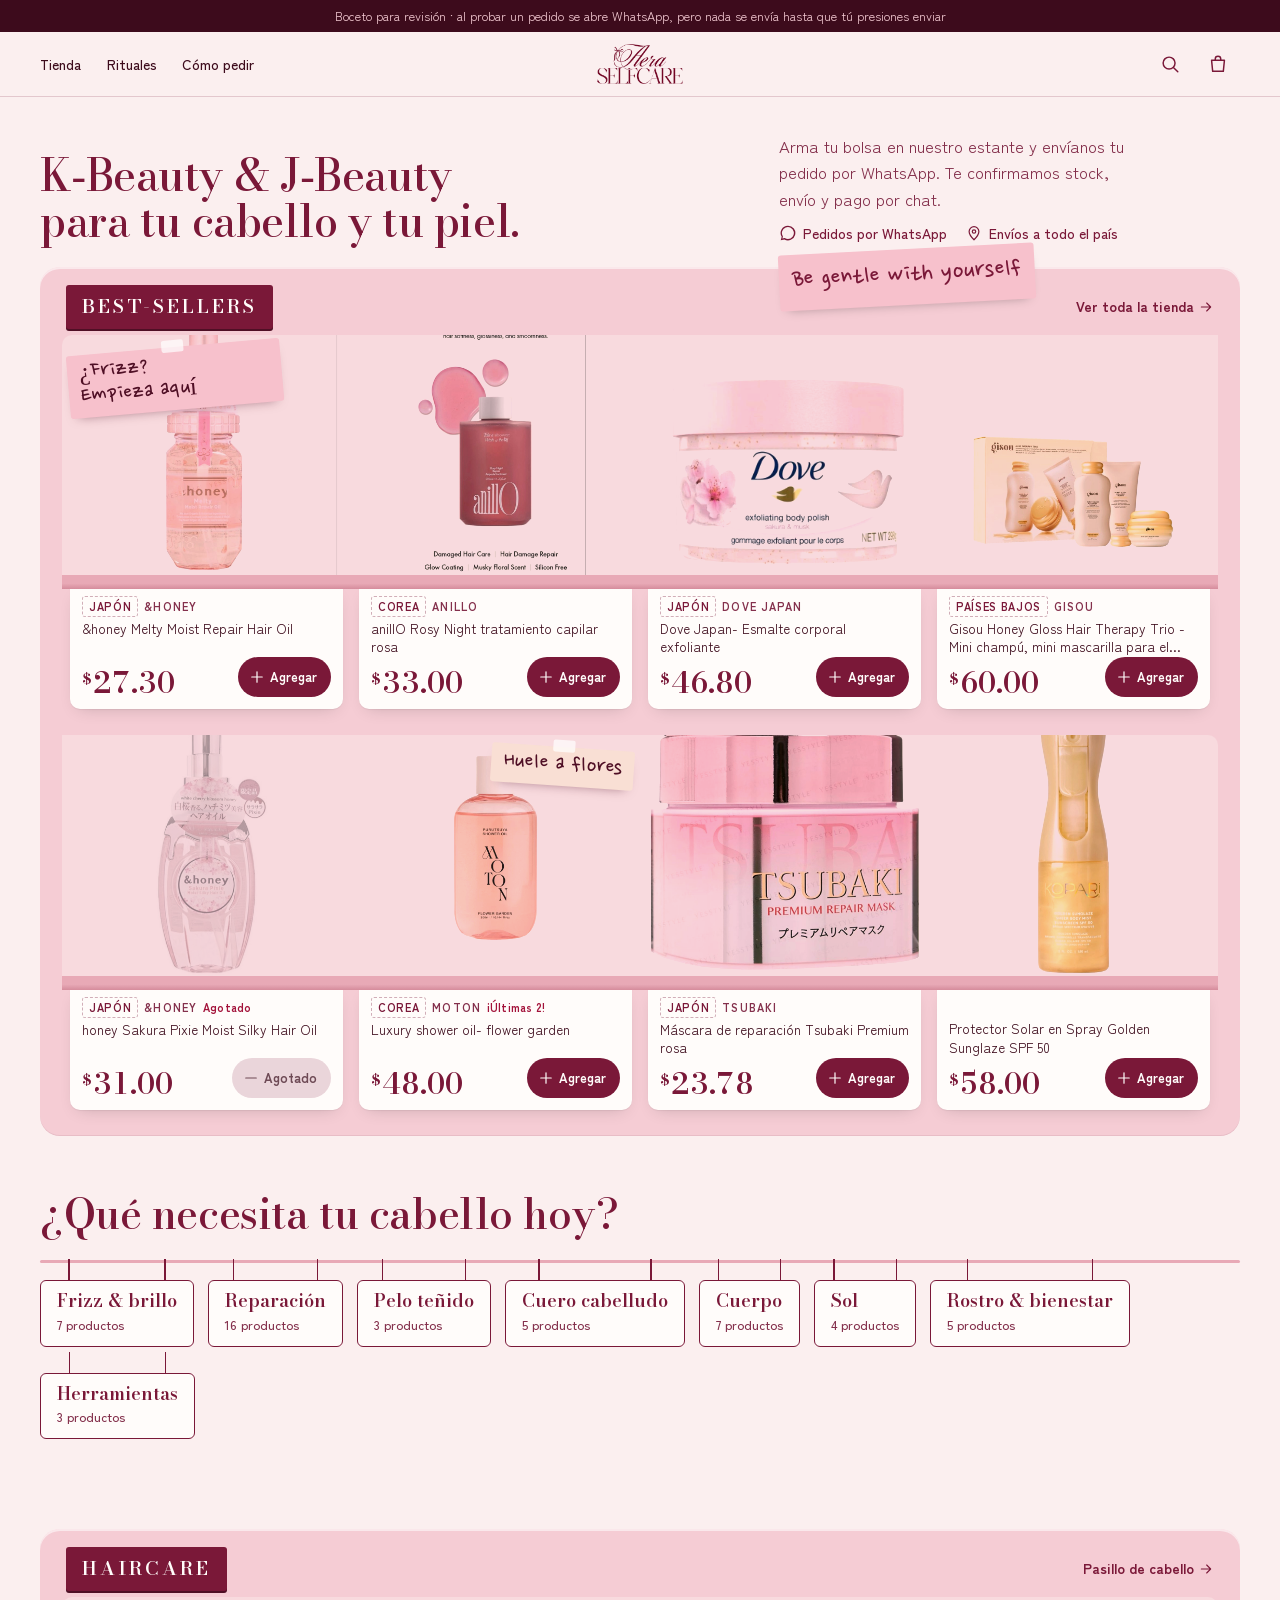
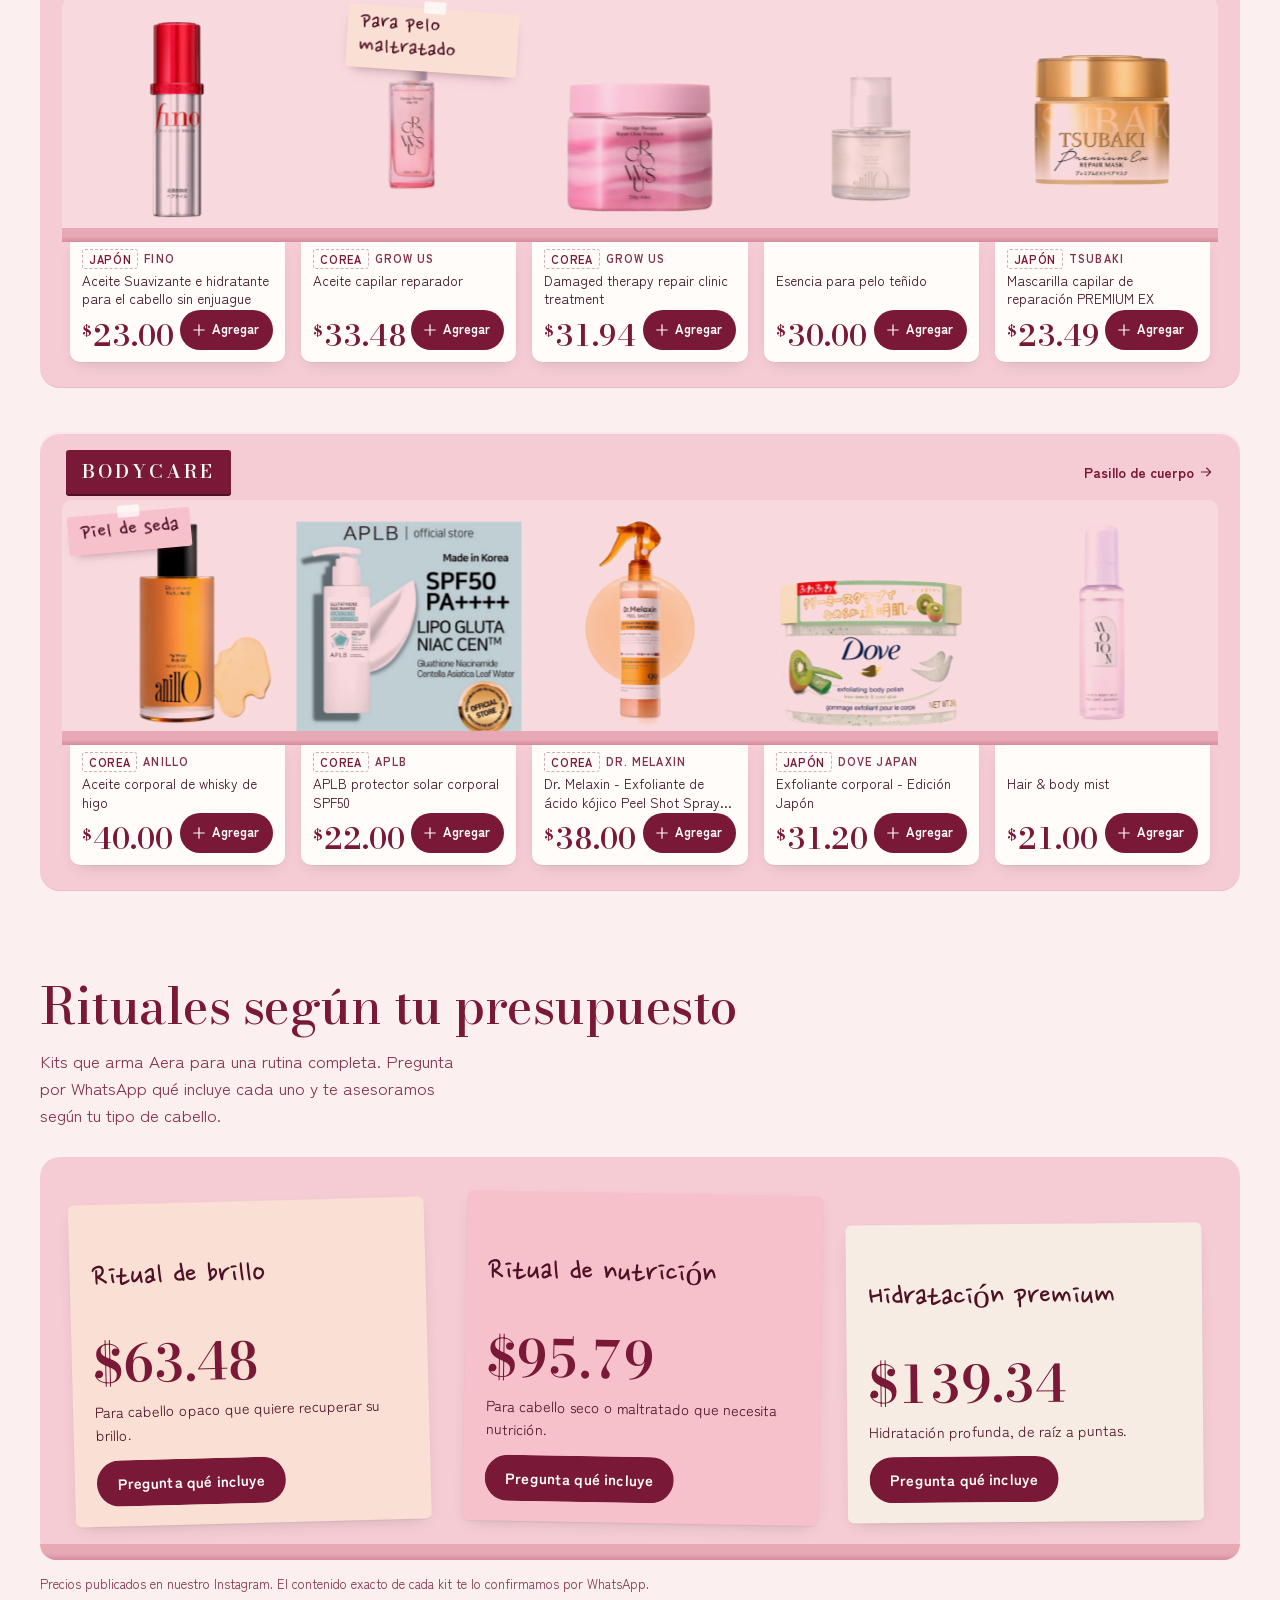
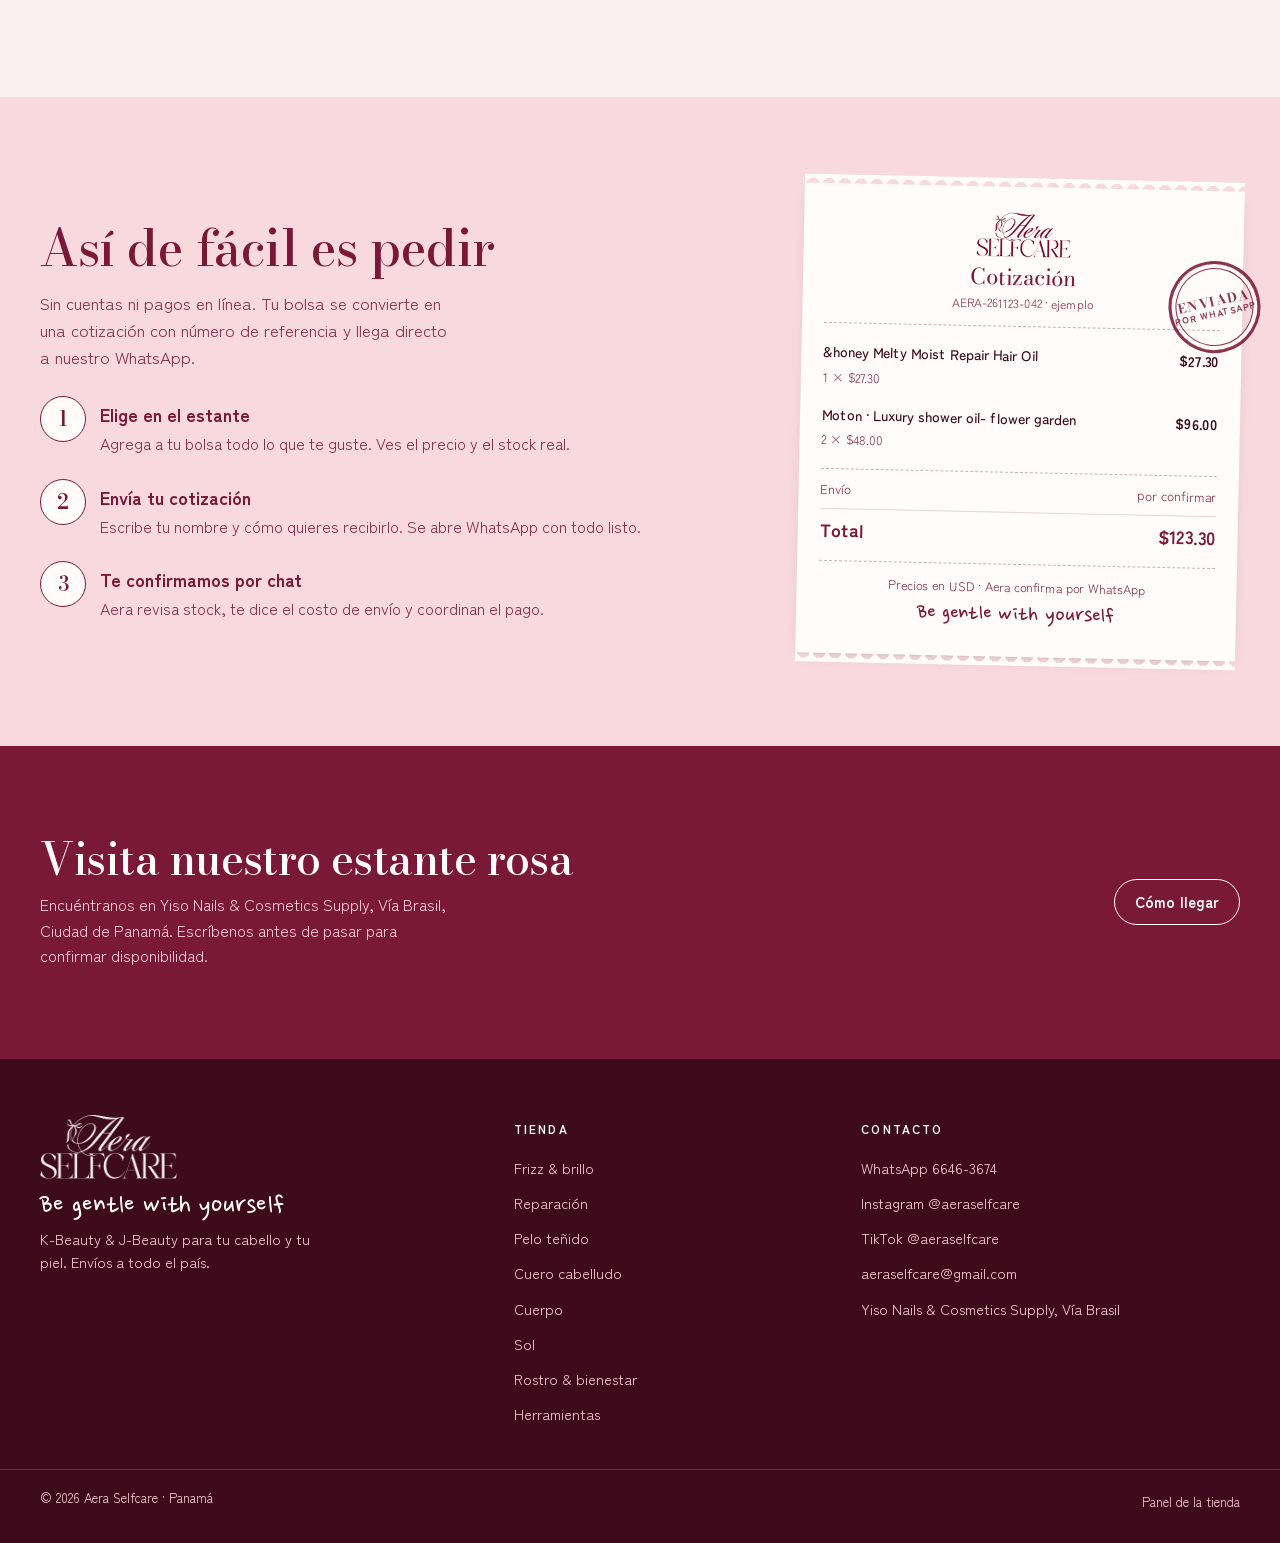
==== index.html @ fadd5df7 "Aera Selfcare design sketch v2: shelf storefront, WhatsApp quote flow, owner panel Co-Authored-By: C" ====
<!doctype html>
<html lang="es-PA">
<head>
  <meta charset="utf-8">
  <meta name="viewport" content="width=device-width, initial-scale=1, viewport-fit=cover">
  <title>Aera Selfcare — K-Beauty & J-Beauty en Panamá</title>
  <meta name="description" content="Cuidado capilar y corporal coreano y japonés en Panamá. Arma tu bolsa y envía tu pedido por WhatsApp. Envíos a todo el país.">
  <meta name="theme-color" content="#fbefef">
  <meta name="robots" content="noindex">
  <link rel="icon" href="assets/img/logo-plum.png">
  <link rel="preload" href="assets/fonts/bodoni-moda-latin.woff2" as="font" type="font/woff2" crossorigin>
  <link rel="stylesheet" href="assets/css/base.css?v=7">
  <link rel="stylesheet" href="assets/css/store.css?v=7">
  <script src="assets/js/catalog.js?v=7" defer></script>
  <script src="assets/js/aera.js?v=7" defer></script>
  <script src="assets/js/store.js?v=7" defer></script>
</head>
<body data-page="home">
  <p class="demo-note">Boceto para revisión<span class="long"> · al probar un pedido se abre WhatsApp, pero nada se envía hasta que tú presiones enviar</span></p>
  <header id="site-header"></header>

  <main>
    <section class="hook" aria-labelledby="hook-title">
      <div class="wrap">
        <h1 class="h-sign" id="hook-title">K‑Beauty &amp; J‑Beauty para tu cabello y tu piel.</h1>
        <div>
          <p class="lede">Arma tu bolsa en nuestro estante y envíanos tu pedido por WhatsApp<span class="long">. Te confirmamos stock, envío y pago por chat</span>.</p>
          <div class="hook-meta">
            <span><svg viewBox="0 0 24 24" fill="currentColor" aria-hidden="true"><path d="M12 2.2a9.8 9.8 0 0 0-8.4 14.9L2.3 21.8l4.8-1.3A9.8 9.8 0 1 0 12 2.2Zm0 17.8c-1.6 0-3-.4-4.3-1.2l-.3-.2-2.9.8.8-2.8-.2-.3A8 8 0 1 1 12 20Z"/></svg>Pedidos por WhatsApp</span>
            <span><svg viewBox="0 0 24 24" fill="none" stroke="currentColor" stroke-width="1.6" aria-hidden="true"><path d="M12 21s-6.5-6.2-6.5-11a6.5 6.5 0 0 1 13 0c0 4.8-6.5 11-6.5 11Z"/><circle cx="12" cy="10" r="2.3"/></svg>Envíos a todo el país</span>
          </div>
        </div>
      </div>
    </section>

    <div class="wrap" id="bestsellers"></div>

    <section class="aisles" aria-labelledby="aisles-title">
      <div class="wrap">
        <h2 class="h-sign" id="aisles-title" style="font-size:clamp(28px,3.4vw,42px)">¿Qué necesita tu cabello hoy?</h2>
        <ul class="aisle-rail" id="aisleRail"></ul>
      </div>
    </section>

    <div class="section">
      <div class="wrap" style="display:grid;gap:clamp(28px,4vw,44px)">
        <div id="haircare"></div>
        <div id="bodycare"></div>
      </div>
    </div>

    <section class="section rituals" id="rituales" aria-labelledby="rit-title" style="padding-top:0">
      <div class="wrap">
        <h2 class="h-sign" id="rit-title" style="font-size:clamp(30px,4vw,50px)">Rituales según tu presupuesto</h2>
        <p class="lede">Kits que arma Aera para una rutina completa. Pregunta por WhatsApp qué incluye cada uno y te asesoramos según tu tipo de cabello.</p>
        <div class="ledge-wide">
          <div class="pop-row">
            <article class="pop">
              <h3 class="hand">Ritual de brillo</h3>
              <span class="kit-price">$63.48</span>
              <p>Para cabello opaco que quiere recuperar su brillo.</p>
              <a class="btn btn-primary" data-kit="Ritual de brillo ($63.48)" target="_blank" rel="noopener">Pregunta qué incluye</a>
            </article>
            <article class="pop">
              <h3 class="hand">Ritual de nutrición</h3>
              <span class="kit-price">$95.79</span>
              <p>Para cabello seco o maltratado que necesita nutrición.</p>
              <a class="btn btn-primary" data-kit="Ritual de nutrición ($95.79)" target="_blank" rel="noopener">Pregunta qué incluye</a>
            </article>
            <article class="pop">
              <h3 class="hand">Hidratación premium</h3>
              <span class="kit-price">$139.34</span>
              <p>Hidratación profunda, de raíz a puntas.</p>
              <a class="btn btn-primary" data-kit="Ritual de hidratación premium ($139.34)" target="_blank" rel="noopener">Pregunta qué incluye</a>
            </article>
          </div>
          <div class="lip-wide" aria-hidden="true"></div>
        </div>
        <p class="fine">Precios publicados en nuestro Instagram. El contenido exacto de cada kit te lo confirmamos por WhatsApp.</p>
      </div>
    </section>

    <section class="section how" id="como-pedir" aria-labelledby="how-title" style="background:var(--shelf-back)">
      <div class="wrap">
        <div>
          <h2 class="h-sign" id="how-title" style="font-size:clamp(30px,4vw,50px)">Así de fácil es pedir</h2>
          <p class="lede">Sin cuentas ni pagos en línea. Tu bolsa se convierte en una cotización con número de referencia y llega directo a nuestro WhatsApp.</p>
          <ol class="steps">
            <li><div><h3>Elige en el estante</h3><p>Agrega a tu bolsa todo lo que te guste. Ves el precio y el stock real.</p></div></li>
            <li><div><h3>Envía tu cotización</h3><p>Escribe tu nombre y cómo quieres recibirlo. Se abre WhatsApp con todo listo.</p></div></li>
            <li><div><h3>Te confirmamos por chat</h3><p>Aera revisa stock, te dice el costo de envío y coordinan el pago.</p></div></li>
          </ol>
        </div>
        <div class="receipt" aria-label="Ejemplo de cotización">
          <div class="stamp" aria-hidden="true"><span>Enviada<small>por WhatsApp</small></span></div>
          <div class="receipt-head">
            <img src="assets/img/logo-plum.png" alt="Aera Selfcare" width="94" height="44">
            <div class="kind">Cotización</div>
            <div class="meta num">AERA-261123-042 · ejemplo</div>
          </div>
          <ul class="receipt-lines" id="sampleLines"></ul>
          <div class="receipt-sum">
            <div class="muted"><span>Envío</span><span>por confirmar</span></div>
            <div class="total"><span>Total</span><span id="sampleTotal">—</span></div>
          </div>
          <div class="receipt-foot">Precios en USD · Aera confirma por WhatsApp<span class="hand">Be gentle with yourself</span></div>
        </div>
      </div>
    </section>

    <section class="section visit" aria-labelledby="visit-title">
      <div class="wrap">
        <div>
          <h2 class="h-sign" id="visit-title">Visita nuestro estante rosa</h2>
          <p>Encuéntranos en Yiso Nails &amp; Cosmetics Supply, Vía Brasil, Ciudad de Panamá. Escríbenos antes de pasar para confirmar disponibilidad.</p>
        </div>
        <a class="btn btn-line" href="https://maps.app.goo.gl/Gw1FPWfTsfKWX7JG9" target="_blank" rel="noopener">Cómo llegar</a>
      </div>
    </section>
  </main>

  <footer id="site-footer"></footer>
</body>
</html>
---- assets/css/base.css ----
/* Aera Selfcare — shared foundation (store + owner panel) */

@font-face { font-family: "Bodoni Moda"; font-style: normal; font-weight: 400 700; font-display: swap;
  src: url("../fonts/bodoni-moda-latin.woff2") format("woff2");
  unicode-range: U+0000-00FF, U+0131, U+0152-0153, U+02BB-02BC, U+02C6, U+02DA, U+02DC, U+0304, U+0308, U+0329, U+2000-206F, U+20AC, U+2122, U+2191, U+2193, U+2212, U+2215, U+FEFF, U+FFFD; }
@font-face { font-family: "Bodoni Moda"; font-style: normal; font-weight: 400 700; font-display: swap;
  src: url("../fonts/bodoni-moda-latin-ext.woff2") format("woff2");
  unicode-range: U+0100-02BA, U+02BD-02C5, U+02C7-02CC, U+02CE-02D7, U+02DD-02FF, U+1E00-1E9F, U+2020, U+20A0-20AB, U+20AD-20C4, U+2113, U+A720-A7FF; }
@font-face { font-family: "Zen Kaku Gothic New"; font-weight: 400; font-display: swap;
  src: url("../fonts/zen-kaku-gothic-new-400-latin.woff2") format("woff2"); unicode-range: U+0000-00FF, U+0131, U+0152-0153, U+2000-206F, U+20AC, U+2122, U+2212; }
@font-face { font-family: "Zen Kaku Gothic New"; font-weight: 400; font-display: swap;
  src: url("../fonts/zen-kaku-gothic-new-400-latin-ext.woff2") format("woff2"); unicode-range: U+0100-02BA, U+1E00-1E9F, U+A720-A7FF; }
@font-face { font-family: "Zen Kaku Gothic New"; font-weight: 500; font-display: swap;
  src: url("../fonts/zen-kaku-gothic-new-500-latin.woff2") format("woff2"); unicode-range: U+0000-00FF, U+0131, U+0152-0153, U+2000-206F, U+20AC, U+2122, U+2212; }
@font-face { font-family: "Zen Kaku Gothic New"; font-weight: 500; font-display: swap;
  src: url("../fonts/zen-kaku-gothic-new-500-latin-ext.woff2") format("woff2"); unicode-range: U+0100-02BA, U+1E00-1E9F, U+A720-A7FF; }
@font-face { font-family: "Zen Kaku Gothic New"; font-weight: 700; font-display: swap;
  src: url("../fonts/zen-kaku-gothic-new-700-latin.woff2") format("woff2"); unicode-range: U+0000-00FF, U+0131, U+0152-0153, U+2000-206F, U+20AC, U+2122, U+2212; }
@font-face { font-family: "Zen Kaku Gothic New"; font-weight: 700; font-display: swap;
  src: url("../fonts/zen-kaku-gothic-new-700-latin-ext.woff2") format("woff2"); unicode-range: U+0100-02BA, U+1E00-1E9F, U+A720-A7FF; }
@font-face { font-family: "Nanum Pen Script"; font-weight: 400; font-display: swap;
  src: url("../fonts/nanum-pen-script-400-latin.woff2") format("woff2"); }

:root {
  /* Ground + shelf lacquer (client moodboard) */
  --ground: #fbefef;
  --shelf: #f5ccd4;
  --shelf-back: #f8dade;
  --ledge: #e8a9b6;
  --ledge-shade: #d58c9c;
  --candy: #f7c1cc;
  --peach: #f9dfd4;
  --cream: #f6ece4;
  --paper: #fffcfa;
  /* Plum family (logo) — text tints, never grey */
  --plum: #7a1838;
  --plum-deep: #4f0f25;
  --plum-ink: #3d0b1c;
  --plum-soft: #84304c;       /* secondary text: ≥4.5:1 on --ground, --shelf, --paper */
  --line: rgba(122, 24, 56, .18);
  --line-strong: rgba(122, 24, 56, .34);
  --ok: #2f6b48;
  --warn: #8a4b00;
  --danger: #a3123a;

  --f-sign: "Bodoni Moda", "Didot", "Bodoni 72", serif;
  --f-ui: "Zen Kaku Gothic New", "Hiragino Kaku Gothic ProN", "Segoe UI", sans-serif;
  --f-hand: "Nanum Pen Script", "Segoe Print", cursive;

  --ease-out: cubic-bezier(0.23, 1, 0.32, 1);
  --ease-in-out: cubic-bezier(0.77, 0, 0.175, 1);
  --ease-drawer: cubic-bezier(0.32, 0.72, 0, 1);

  --r-sm: 6px;
  --r-md: 12px;
  --r-lg: 20px;
  --gutter: clamp(16px, 4vw, 40px);
  --maxw: 1280px;
  --shadow-card: 0 1px 1px rgba(0, 0, 0, .05), 0 6px 18px -8px rgba(0, 0, 0, .2);
}

*, *::before, *::after { box-sizing: border-box; }
html { -webkit-text-size-adjust: 100%; scroll-padding-top: 88px; }
body {
  margin: 0; background: var(--ground); color: var(--plum-ink);
  font-family: var(--f-ui); font-size: 16px; line-height: 1.6; -webkit-font-smoothing: antialiased;
  -webkit-tap-highlight-color: transparent; overflow-x: hidden;
}
img { display: block; max-width: 100%; }
a { color: inherit; text-underline-offset: 3px; text-decoration-thickness: 1px; }
button, input, select, textarea { font: inherit; color: inherit; }
button { cursor: pointer; }
::selection { background: var(--plum); color: var(--paper); }
:focus-visible { outline: 2px solid var(--plum); outline-offset: 3px; border-radius: 4px; }
input, textarea { caret-color: var(--plum); }
html { scrollbar-color: var(--ledge) transparent; }
.num { font-variant-numeric: tabular-nums lining-nums; }
.visually-hidden { position: absolute !important; width: 1px; height: 1px; overflow: hidden; clip: rect(0 0 0 0); white-space: nowrap; }
.wrap { max-width: var(--maxw); margin: 0 auto; padding: 0 var(--gutter); }

/* ---------- Buttons ---------- */
.btn {
  display: inline-flex; align-items: center; justify-content: center; gap: .55em; min-height: 46px; padding: 0 1.3em;
  border: 1px solid transparent; border-radius: 999px; font-weight: 700; font-size: 15px; letter-spacing: .01em;
  text-decoration: none; transition: transform 160ms var(--ease-out), background-color 200ms ease, color 200ms ease, border-color 200ms ease;
  user-select: none;
}
.btn:active { transform: scale(0.97); }
.btn svg { width: 18px; height: 18px; flex: none; }
.btn-primary { background: var(--plum); color: var(--paper); }
.btn-line { border-color: var(--plum); color: var(--plum); background: transparent; }
.btn-quiet { color: var(--plum); background: transparent; padding: 0 .4em; min-height: 44px; }
.btn[disabled], .btn[aria-disabled="true"] { background: #e9d3d8; color: #6e4a55; border-color: transparent; cursor: not-allowed; transform: none; }
@media (hover: hover) and (pointer: fine) {
  .btn-primary:hover { background: var(--plum-deep); }
  .btn-line:hover { background: var(--plum); color: var(--paper); }
  .btn-quiet:hover { text-decoration: underline; }
}

.icon-btn {
  width: 44px; height: 44px; display: grid; place-items: center; border-radius: 50%; border: 0; background: transparent; color: var(--plum);
  position: relative; text-decoration: none; transition: background-color 160ms ease, transform 160ms var(--ease-out);
}
.icon-btn:active { transform: scale(0.94); }
.icon-btn svg { width: 22px; height: 22px; }
@media (hover: hover) and (pointer: fine) { .icon-btn:hover { background: var(--shelf-back); } }

/* ---------- Header ---------- */
.site-header { position: sticky; top: 0; z-index: 30; background: color-mix(in srgb, var(--ground) 92%, transparent); backdrop-filter: saturate(1.2) blur(8px); border-bottom: 1px solid var(--line); }
.site-header .bar { display: grid; grid-template-columns: 1fr auto 1fr; align-items: center; height: 64px; }
.site-header .brand { justify-self: center; display: block; }
.site-header .brand img { height: 40px; width: auto; }
.site-header nav { display: flex; gap: 1.6rem; font-size: 14px; font-weight: 500; }
.site-header nav a { text-decoration: none; padding: 10px 0; }
.site-header nav a[aria-current="page"] { text-decoration: underline; text-decoration-color: var(--ledge-shade); text-decoration-thickness: 2px; text-underline-offset: 6px; }
.site-header .actions { justify-self: end; display: flex; align-items: center; gap: 4px; }
.bag-count {
  position: absolute; top: 4px; right: 2px; min-width: 19px; height: 19px; padding: 0 5px; border-radius: 10px;
  background: var(--plum); color: var(--paper); font-size: 11px; font-weight: 700; display: grid; place-items: center;
  font-variant-numeric: tabular-nums; transition: transform 200ms var(--ease-out);
}
.bag-count[data-empty="true"] { display: none; }
.bag-count.bump { transform: scale(1.25); }
.menu-btn { display: none; }
.site-header .mobile-nav { display: none; }

@media (max-width: 820px) {
  .site-header nav.primary { display: none; }
  .menu-btn { display: grid; }
  .site-header .brand img { height: 34px; }
  .site-header .mobile-nav {
    display: block; position: fixed; inset: 64px 0 auto 0; z-index: 29; background: var(--ground); border-bottom: 1px solid var(--line);
    padding: 8px var(--gutter) 18px; transform: translateY(-8px); opacity: 0; visibility: hidden;
    transition: transform 220ms var(--ease-out), opacity 180ms ease, visibility 0s 220ms;
  }
  .site-header .mobile-nav.open { transform: none; opacity: 1; visibility: visible; transition-delay: 0s; }
  .site-header .mobile-nav a { display: block; padding: 14px 0; border-bottom: 1px solid var(--line); text-decoration: none; font-weight: 500; font-size: 17px; }
}

/* ---------- Origin ticket ---------- */
.ticket {
  display: inline-flex; align-items: center; gap: 4px; font-size: 11px; font-weight: 700; letter-spacing: .06em; text-transform: uppercase;
  color: var(--plum); border: 1px dashed var(--line-strong); border-radius: 3px; padding: 1px 6px; background: var(--paper); line-height: 1.5;
}

/* ---------- Receipt (bag, cotización, confirmation, panel) ---------- */
.receipt {
  position: relative; background: var(--paper); color: var(--plum-ink); padding: 26px 22px 30px; max-width: 440px; width: 100%;
  font-size: 14px; box-shadow: var(--shadow-card);
  --tear: radial-gradient(circle at 8px -2px, transparent 7px, var(--paper) 7.5px);
}
.receipt::before, .receipt::after {
  content: ""; position: absolute; left: 0; right: 0; height: 10px; background-size: 16px 10px; background-repeat: repeat-x;
}
.receipt::before { top: -9px; background-image: radial-gradient(circle at 8px 0, transparent 6px, var(--paper) 6.5px); transform: scaleY(-1); }
.receipt::after { bottom: -9px; background-image: radial-gradient(circle at 8px 0, transparent 6px, var(--paper) 6.5px); }
.receipt-head { text-align: center; padding-bottom: 14px; border-bottom: 1px dashed var(--line-strong); }
.receipt-head img { height: 44px; width: auto; margin: 0 auto 8px; }
.receipt-head .kind { font-family: var(--f-sign); font-size: 22px; color: var(--plum); line-height: 1.1; }
.receipt-head .meta { font-size: 12px; color: var(--plum-soft); margin-top: 4px; }
.receipt-lines { list-style: none; margin: 0; padding: 10px 0; border-bottom: 1px dashed var(--line-strong); }
.receipt-line { display: grid; grid-template-columns: 1fr auto; gap: 2px 12px; padding: 9px 0; }
.receipt-line .nm { font-weight: 500; line-height: 1.35; }
.receipt-line .sub { grid-column: 1; font-size: 12.5px; color: var(--plum-soft); }
.receipt-line .amt { grid-row: 1; grid-column: 2; text-align: right; font-weight: 700; font-variant-numeric: tabular-nums; }
.receipt-sum { padding-top: 10px; display: grid; gap: 4px; }
.receipt-sum div { display: flex; justify-content: space-between; gap: 12px; font-variant-numeric: tabular-nums; }
.receipt-sum .total { font-size: 18px; font-weight: 700; color: var(--plum); padding-top: 6px; border-top: 1px solid var(--line); margin-top: 4px; }
.receipt-sum .muted { color: var(--plum-soft); font-size: 13px; }
.receipt-foot { margin-top: 16px; padding-top: 12px; border-top: 1px dashed var(--line-strong); font-size: 12.5px; color: var(--plum-soft); text-align: center; }
.receipt-foot .hand { font-family: var(--f-hand); font-size: 24px; color: var(--plum); line-height: 1; display: block; margin-top: 6px; }
.receipt dl { display: grid; grid-template-columns: auto 1fr; gap: 4px 12px; margin: 12px 0 0; font-size: 13px; }
.receipt dt { color: var(--plum-soft); }
.receipt dd { margin: 0; font-weight: 500; }

/* Hanko-style stamp */
.stamp {
  position: absolute; width: 92px; height: 92px; border-radius: 50%; border: 3px solid var(--plum); color: var(--plum);
  display: grid; place-items: center; text-align: center; font-family: var(--f-sign); font-weight: 700; font-size: 13px; letter-spacing: .08em;
  text-transform: uppercase; line-height: 1.15; transform: rotate(-14deg); opacity: .88; mix-blend-mode: multiply;
  box-shadow: inset 0 0 0 4px var(--paper), inset 0 0 0 5px var(--plum);
}
.stamp small { display: block; font-family: var(--f-ui); font-size: 9px; letter-spacing: .1em; font-weight: 700; }

/* ---------- Form controls ---------- */
.field { display: grid; gap: 6px; }
.field label, .field legend { font-size: 14px; font-weight: 700; color: var(--plum-ink); }
.field .hint { font-size: 13px; color: var(--plum-soft); }
.input, .select, .textarea {
  width: 100%; min-height: 48px; border: 1px solid var(--line-strong); border-radius: var(--r-md); background: var(--paper);
  padding: 10px 14px; font-size: 16px; transition: border-color 160ms ease, box-shadow 160ms ease;
}
.textarea { min-height: 88px; resize: vertical; }
.input::placeholder, .textarea::placeholder { color: #8a5a69; }
.input:focus, .select:focus, .textarea:focus { outline: none; border-color: var(--plum); box-shadow: 0 0 0 3px rgba(122, 24, 56, .16); }
.field[data-invalid="true"] .input, .field[data-invalid="true"] .select { border-color: var(--danger); }
.field .error { font-size: 13px; color: var(--danger); font-weight: 500; display: none; }
.field[data-invalid="true"] .error { display: block; }
.choice { display: flex; gap: 10px; align-items: flex-start; padding: 12px 14px; border: 1px solid var(--line-strong); border-radius: var(--r-md); background: var(--paper); cursor: pointer; transition: border-color 160ms ease, background-color 160ms ease; }
.choice input { accent-color: var(--plum); width: 18px; height: 18px; margin: 3px 0 0; flex: none; }
.choice:has(input:checked) { border-color: var(--plum); background: #fff3f5; }
.choice strong { display: block; font-size: 15px; }
.choice span { font-size: 13px; color: var(--plum-soft); }
.stepper { display: inline-flex; align-items: center; border: 1px solid var(--line-strong); border-radius: 999px; background: var(--paper); }
.stepper button { width: 40px; height: 40px; border: 0; background: none; color: var(--plum); font-size: 18px; font-weight: 700; border-radius: 50%; transition: transform 120ms var(--ease-out); }
.stepper button:active { transform: scale(0.9); }
.stepper button[disabled] { color: #c9a6b0; cursor: not-allowed; }
.stepper output { min-width: 2ch; text-align: center; font-weight: 700; font-variant-numeric: tabular-nums; }

/* ---------- Toast ---------- */
.toast {
  position: fixed; left: 50%; bottom: max(20px, env(safe-area-inset-bottom)); z-index: 90; translate: -50% 0;
  display: flex; align-items: center; gap: 12px; max-width: calc(100% - 32px); padding: 10px 10px 10px 18px; border-radius: 999px;
  background: var(--plum-ink); color: var(--paper); font-size: 14px; box-shadow: 0 10px 24px -10px rgba(0, 0, 0, .3);
  transform: translateY(calc(100% + 40px)); opacity: 0; transition: transform 400ms ease, opacity 300ms ease;
}
.toast.show { transform: none; opacity: 1; }
.toast a { color: var(--paper); font-weight: 700; background: rgba(255,255,255,.14); border-radius: 999px; padding: 6px 12px; text-decoration: none; white-space: nowrap; }

/* ---------- Demo banner ---------- */
.demo-note { margin: 0; background: var(--plum-ink); color: var(--shelf); font-size: 12.5px; text-align: center; padding: 6px var(--gutter); }
.demo-note a { color: var(--paper); font-weight: 700; }

@media (prefers-reduced-motion: reduce) {
  *, *::before, *::after { transition-duration: 0.01ms !important; animation-duration: 0.01ms !important; scroll-behavior: auto !important; }
}
---- assets/css/store.css ----
/* Aera Selfcare — storefront: the pink shelf, merchandised like a Japanese drugstore aisle */

main { display: block; }
.section { padding: clamp(48px, 7vw, 96px) 0; }
.h-sign { font-family: var(--f-sign); font-weight: 500; color: var(--plum); line-height: 1.05; letter-spacing: -0.01em; margin: 0; text-wrap: balance; }
.lede { font-size: 17px; color: var(--plum-soft); max-width: 46ch; margin: 14px 0 0; text-wrap: pretty; }
.hand { font-family: var(--f-hand); font-weight: 400; line-height: 1; }

/* ---------- Hook ---------- */
.hook { padding: clamp(18px, 3vw, 36px) 0 clamp(14px, 2vw, 22px); }
.hook .wrap { display: grid; grid-template-columns: minmax(0, 1.5fr) minmax(0, 1fr); gap: 10px 48px; align-items: end; }
.hook h1 { font-size: clamp(30px, 3.4vw, 48px); max-width: 22ch; }
.hook .lede { margin: 0; font-size: 16.5px; }
.hook-meta { display: flex; flex-wrap: wrap; gap: 6px 18px; margin-top: 10px; font-size: 14px; font-weight: 500; color: var(--plum); }
.hook-meta span { display: inline-flex; align-items: center; gap: 6px; }
.hook-meta svg { width: 18px; height: 18px; }
.shelf .gentle { position: absolute; z-index: 3; right: clamp(80px, 16vw, 230px); top: -18px; font-family: var(--f-hand); font-size: 28px; color: var(--plum);
  transform: rotate(-3deg); background: var(--candy); padding: 4px 14px 7px; border-radius: 3px; box-shadow: 0 6px 12px -8px rgba(0, 0, 0, .35); white-space: nowrap; pointer-events: none; }

/* ---------- The shelf ---------- */
.shelf {
  position: relative; background: var(--shelf); border-radius: var(--r-lg); padding: 0 clamp(10px, 2vw, 22px) clamp(18px, 2.4vw, 26px);
  box-shadow: inset 0 2px 0 rgba(255, 255, 255, .55), inset 0 -1px 0 rgba(79, 15, 37, .08);
}
.shelf + .shelf { margin-top: clamp(28px, 4vw, 44px); }
.shelf-head { display: flex; align-items: flex-end; justify-content: space-between; gap: 12px; padding: 18px 4px 6px; }
.lip-sign {
  display: inline-block; font-family: var(--f-sign); font-weight: 600; font-size: clamp(15px, 1.6vw, 19px); letter-spacing: .16em; text-transform: uppercase;
  color: var(--paper); background: var(--plum); padding: 7px 16px 6px; border-radius: 3px; margin: 0;
  box-shadow: 0 2px 0 var(--plum-deep);
}
.shelf-head a { font-size: 14px; font-weight: 700; color: var(--plum); text-decoration: none; display: inline-flex; align-items: center; gap: 4px; min-height: 44px; }
.shelf-head a svg { width: 16px; height: 16px; transition: transform 200ms var(--ease-out); }
@media (hover: hover) and (pointer: fine) { .shelf-head a:hover svg { transform: translateX(3px); } }

.shelf-row { display: grid; grid-template-columns: repeat(4, minmax(0, 1fr)); row-gap: 26px; list-style: none; margin: 0; padding: 0; }
.shelf-row.five { grid-template-columns: repeat(5, minmax(0, 1fr)); }

.facing { position: relative; display: flex; flex-direction: column; min-width: 0; }
.stand { position: relative; display: block; aspect-ratio: 1; overflow: hidden; padding: 12px 8% 0; text-decoration: none; background: var(--shelf-back); }
.facing:first-child .stand { border-top-left-radius: 10px; }
.facing:last-child .stand { border-top-right-radius: 10px; }
.stand img { width: 100%; height: 100%; object-fit: contain; object-position: center bottom; mix-blend-mode: multiply; filter: brightness(1.06) contrast(1.04);
  transform: scale(1.16); transform-origin: 50% 88%; transition: transform 260ms var(--ease-out); }
@media (hover: hover) and (pointer: fine) { .stand:hover img { transform: translateY(-4px) scale(1.19); } }
.lip { height: 14px; background: linear-gradient(180deg, var(--ledge) 0 60%, var(--ledge-shade)); box-shadow: 0 10px 14px -10px rgba(79, 15, 37, .55); position: relative; z-index: 1; }

.price-card {
  position: relative; margin: -3px 8px 0; background: var(--paper); border-radius: 0 0 10px 10px; padding: 10px 12px 12px;
  display: grid; grid-template-columns: minmax(0, 1fr) auto; grid-template-rows: auto auto auto; gap: 2px 8px; box-shadow: var(--shadow-card); flex: 1;
}
.price-card .meta { grid-column: 1 / -1; display: flex; flex-wrap: wrap; align-items: center; gap: 6px; min-height: 20px; }
.price-card .brand { font-size: 11px; font-weight: 700; letter-spacing: .1em; text-transform: uppercase; color: var(--plum-soft); }
.price-card .name { grid-column: 1 / -1; font-size: 13.5px; line-height: 1.35; color: var(--plum-ink); text-decoration: none;
  display: -webkit-box; -webkit-line-clamp: 2; -webkit-box-orient: vertical; overflow: hidden; min-height: 2.7em; }
.price-card .price { align-self: end; font-family: var(--f-sign); font-weight: 600; font-size: clamp(24px, 2.4vw, 30px); color: var(--plum); line-height: 1; font-variant-numeric: tabular-nums lining-nums; margin-top: 6px; }
.price-card .price small { font-size: .5em; vertical-align: .62em; margin-right: 1px; }
.add {
  align-self: end; display: inline-flex; align-items: center; gap: 4px; height: 40px; padding: 0 14px 0 10px; border: 0; border-radius: 999px;
  background: var(--plum); color: var(--paper); font-size: 13px; font-weight: 700; transition: transform 160ms var(--ease-out), background-color 200ms ease;
}
.add svg { width: 18px; height: 18px; }
.add:active { transform: scale(0.95); }
.add[disabled] { background: #ead5da; color: #6e4a55; cursor: not-allowed; transform: none; }
@media (hover: hover) and (pointer: fine) { .add:not([disabled]):hover { background: var(--plum-deep); } }
.stock-tag { font-size: 11px; font-weight: 700; color: var(--danger); letter-spacing: .02em; }
.facing.is-out .stand img { opacity: .45; filter: saturate(.6); }

/* POP talker card leaning on the shelf */
.talker {
  position: absolute; z-index: 2; top: 12px; left: 6px; max-width: 74%; padding: 6px 12px 9px; border-radius: 3px;
  background: var(--candy); color: var(--plum-deep); font-family: var(--f-hand); font-size: clamp(21px, 2vw, 25px); line-height: .95;
  transform: rotate(-5deg); box-shadow: 0 6px 12px -8px rgba(79, 15, 37, .55); pointer-events: none; text-wrap: balance;
}
.talker::before { content: ""; position: absolute; left: 50%; top: -7px; width: 22px; height: 12px; translate: -50% 0; background: rgba(255, 255, 255, .7); border-radius: 2px; }
.talker.peach { background: var(--peach); transform: rotate(4deg); left: auto; right: 6px; }

/* Phones: the shelf becomes a sideways row; collapse priority = product, price, add, talker */
@media (max-width: 760px) {
  .shelf { border-radius: var(--r-md); margin-inline: calc(-1 * var(--gutter) + 8px); }
  .shelf-row, .shelf-row.five { grid-template-columns: none; grid-auto-flow: column; grid-auto-columns: 58%; overflow-x: auto; scroll-snap-type: x mandatory;
    scrollbar-width: none; padding-bottom: 6px; overscroll-behavior-x: contain; }
  .shelf-row::-webkit-scrollbar { display: none; }
  .facing { scroll-snap-align: start; }
  .shelf-row.wrap-grid { grid-auto-flow: row; grid-template-columns: repeat(2, minmax(0, 1fr)); grid-auto-columns: auto; overflow: visible; }
  .talker { font-size: 20px; max-width: 80%; }
  .add span { display: none; }
  .add { width: 40px; padding: 0; justify-content: center; }
}

/* ---------- Aisle signs ---------- */
.aisles { padding: clamp(30px, 5vw, 56px) 0 0; }
.aisle-rail { position: relative; list-style: none; margin: 18px 0 0; padding: 26px 0 0; display: flex; flex-wrap: wrap; gap: 26px 14px; }
.aisle-rail::before { content: ""; position: absolute; left: 0; right: 0; top: 6px; height: 3px; background: var(--ledge); border-radius: 2px; }
.aisle-sign { position: relative; display: block; text-decoration: none; background: var(--paper); border: 1.5px solid var(--plum); border-radius: 6px; padding: 10px 16px 9px; color: var(--plum);
  transition: transform 220ms var(--ease-out), background-color 200ms ease, color 200ms ease; transform-origin: 50% -20px; }
.aisle-sign::before, .aisle-sign::after { content: ""; position: absolute; top: -22px; width: 1.5px; height: 22px; background: var(--plum); }
.aisle-sign::before { left: 18%; } .aisle-sign::after { right: 18%; }
.aisle-sign b { display: block; font-family: var(--f-sign); font-weight: 600; font-size: 18px; line-height: 1.1; }
.aisle-sign span { font-size: 12.5px; color: var(--plum-soft); font-weight: 500; }
.aisle-sign:active { transform: rotate(-1.5deg) scale(0.98); }
@media (hover: hover) and (pointer: fine) { .aisle-sign:hover { transform: rotate(-2deg); background: var(--plum); color: var(--paper); } .aisle-sign:hover span { color: var(--shelf); } }

/* ---------- Rituals (kits) on one ledge ---------- */
.rituals .ledge-wide { margin-top: 28px; background: var(--shelf); border-radius: var(--r-lg); padding: clamp(22px, 3vw, 36px) clamp(14px, 3vw, 36px) 0; }
.pop-row { display: grid; grid-template-columns: repeat(3, minmax(0, 1fr)); gap: clamp(14px, 2.4vw, 30px); align-items: end; }
.pop {
  position: relative; background: var(--paper); border-radius: 6px; padding: 22px 22px 20px; box-shadow: var(--shadow-card); display: flex; flex-direction: column; gap: 10px;
  transform: rotate(var(--tilt, 0deg)); transform-origin: 50% 100%;
}
.pop:nth-child(1) { --tilt: -1.5deg; background: var(--peach); }
.pop:nth-child(2) { --tilt: 1deg; background: var(--candy); padding-top: 30px; }
.pop:nth-child(3) { --tilt: -0.5deg; background: var(--cream); }
.pop .hand { font-size: 34px; color: var(--plum-deep); }
.pop .kit-price { font-family: var(--f-sign); font-size: clamp(38px, 4vw, 52px); font-weight: 600; color: var(--plum); line-height: 1; font-variant-numeric: tabular-nums lining-nums; }
.pop p { margin: 0; font-size: 14.5px; color: var(--plum-deep); }
.pop .btn { align-self: flex-start; margin-top: 4px; }
.rituals .lip-wide { height: 16px; margin: 22px calc(-1 * clamp(14px, 3vw, 36px)) 0; background: linear-gradient(180deg, var(--ledge) 0 60%, var(--ledge-shade)); border-radius: 0 0 var(--r-lg) var(--r-lg); }
.fine { font-size: 13px; color: var(--plum-soft); margin-top: 14px; }

/* ---------- How to order ---------- */
.how .wrap { display: grid; grid-template-columns: minmax(0, 1fr) minmax(0, 440px); gap: clamp(28px, 6vw, 90px); align-items: center; }
.steps { list-style: none; counter-reset: s; margin: 26px 0 0; padding: 0; display: grid; gap: 22px; }
.steps li { counter-increment: s; display: grid; grid-template-columns: 46px 1fr; gap: 14px; }
.steps li::before { content: counter(s); width: 46px; height: 46px; border-radius: 50%; display: grid; place-items: center; background: var(--paper); border: 1.5px solid var(--plum); color: var(--plum); font-family: var(--f-sign); font-weight: 600; font-size: 20px; }
.steps h3 { margin: 4px 0 2px; font-size: 18px; color: var(--plum); }
.steps p { margin: 0; color: var(--plum-soft); }
.how .receipt { justify-self: center; transform: rotate(1.2deg); }
.how .stamp { right: -18px; top: 70px; }

/* ---------- Visit ---------- */
.visit { background: var(--plum); color: var(--paper); }
.visit .wrap { display: grid; grid-template-columns: minmax(0, 1fr) auto; gap: 24px; align-items: center; }
.visit .h-sign { color: var(--paper); font-size: clamp(28px, 3.6vw, 44px); }
.visit p { margin: 10px 0 0; color: var(--shelf); max-width: 52ch; }
.visit .btn-line { border-color: var(--paper); color: var(--paper); }
@media (hover: hover) and (pointer: fine) { .visit .btn-line:hover { background: var(--paper); color: var(--plum); } }

/* ---------- Footer ---------- */
.site-footer { background: var(--plum-ink); color: var(--shelf); padding: 56px 0 26px; font-size: 14.5px; }
.foot-grid { display: grid; grid-template-columns: 1.4fr 1fr 1.2fr; gap: 32px; }
.foot-brand img { height: 64px; width: auto; }
.foot-brand .hand { font-size: 30px; color: var(--paper); margin: 12px 0 6px; }
.foot-brand p { margin: 0; max-width: 34ch; }
.site-footer h2 { font-size: 12px; letter-spacing: .18em; text-transform: uppercase; color: var(--paper); margin: 4px 0 14px; }
.site-footer ul { list-style: none; margin: 0; padding: 0; display: grid; gap: 4px; }
.site-footer a { color: var(--shelf); text-decoration: none; display: inline-block; padding: 4px 0; }
@media (hover: hover) and (pointer: fine) { .site-footer a:hover { color: var(--paper); text-decoration: underline; } }
.foot-legal { display: flex; justify-content: space-between; flex-wrap: wrap; gap: 10px; margin-top: 40px; padding-top: 18px; border-top: 1px solid rgba(248, 218, 222, .2); font-size: 13px; }

/* ---------- Tienda (aisle) ---------- */
.aisle-head { padding: clamp(26px, 4vw, 48px) 0 10px; }
.aisle-head .wrap { display: flex; flex-wrap: wrap; justify-content: space-between; align-items: end; gap: 16px; }
.aisle-head h1 { font-size: clamp(36px, 5vw, 60px); }
.searchbox { position: relative; width: min(340px, 100%); }
.searchbox svg { position: absolute; left: 14px; top: 50%; translate: 0 -50%; width: 20px; height: 20px; color: var(--plum-soft); pointer-events: none; }
.searchbox .input { padding-left: 44px; border-radius: 999px; }
.aisle-tabs { position: sticky; top: 64px; z-index: 20; background: color-mix(in srgb, var(--ground) 94%, transparent); backdrop-filter: blur(8px); border-bottom: 1px solid var(--line); }
.aisle-tabs .wrap { display: flex; gap: 8px; overflow-x: auto; scrollbar-width: none; padding-top: 10px; padding-bottom: 10px; }
.aisle-tabs .wrap::-webkit-scrollbar { display: none; }
.tab { flex: none; min-height: 40px; padding: 0 16px; border-radius: 999px; border: 1.5px solid var(--line-strong); background: var(--paper); color: var(--plum); font-weight: 700; font-size: 14px;
  display: inline-flex; align-items: center; gap: 6px; text-decoration: none; transition: background-color 160ms ease, color 160ms ease, border-color 160ms ease, transform 160ms var(--ease-out); }
.tab:active { transform: scale(0.97); }
.tab .num { font-weight: 500; color: var(--plum-soft); font-size: 12px; }
.tab[aria-pressed="true"] { background: var(--plum); border-color: var(--plum); color: var(--paper); }
.tab[aria-pressed="true"] .num { color: var(--shelf); }
.toolbar { display: flex; justify-content: space-between; align-items: center; gap: 12px; padding: 18px 0 6px; flex-wrap: wrap; }
.toolbar .count { font-size: 14px; color: var(--plum-soft); }
.toolbar .select { width: auto; min-height: 42px; border-radius: 999px; padding: 0 36px 0 14px; }
.aisle-block { scroll-margin-top: 130px; }
.empty-aisle { text-align: center; padding: 60px 16px; }
.empty-aisle .hand { font-size: 40px; color: var(--plum); display: block; margin-bottom: 8px; }

/* ---------- Product sheet ---------- */
.crumbs { font-size: 13.5px; color: var(--plum-soft); padding: 20px 0 0; }
.crumbs a { color: var(--plum); }
.sheet { display: grid; grid-template-columns: minmax(0, 1.05fr) minmax(0, 1fr); gap: clamp(24px, 5vw, 70px); padding: 18px 0 clamp(40px, 6vw, 80px); align-items: start; }
.sheet .shelf { padding-top: 18px; }
.sheet .stand { aspect-ratio: 1; border-radius: 12px 12px 0 0; padding: 6% 10% 0; }
.sheet .talker { font-size: clamp(26px, 2.6vw, 32px); top: 18px; left: 14px; }
.sheet-info { display: flex; flex-direction: column; gap: 14px; }
.sheet-info .meta { display: flex; gap: 8px; align-items: center; flex-wrap: wrap; }
.sheet-info .brand { font-size: 12px; font-weight: 700; letter-spacing: .14em; text-transform: uppercase; color: var(--plum-soft); }
.sheet-info h1 { font-size: clamp(28px, 3.4vw, 44px); }
.sheet-price { display: flex; align-items: baseline; gap: 14px; flex-wrap: wrap; }
.sheet-price .price { font-family: var(--f-sign); font-weight: 600; font-size: clamp(40px, 4.6vw, 58px); color: var(--plum); line-height: 1; font-variant-numeric: tabular-nums lining-nums; }
.stock-line { font-size: 14px; font-weight: 700; color: var(--ok); display: inline-flex; align-items: center; gap: 6px; }
.stock-line::before { content: ""; width: 8px; height: 8px; border-radius: 50%; background: currentColor; }
.stock-line.low { color: var(--warn); }
.stock-line.out { color: var(--danger); }
.buy-row { display: flex; gap: 12px; align-items: center; flex-wrap: wrap; }
.buy-row .btn-primary { flex: 1; min-width: 200px; min-height: 52px; font-size: 16px; }
.desc { border-top: 1px solid var(--line); padding-top: 16px; color: var(--plum-ink); font-size: 15.5px; line-height: 1.7; max-width: 62ch; white-space: pre-line; }
.desc h2 { font-size: 13px; letter-spacing: .14em; text-transform: uppercase; color: var(--plum-soft); margin: 0 0 6px; font-weight: 700; }
.ask { display: inline-flex; align-items: center; gap: 8px; color: var(--plum); font-weight: 700; font-size: 15px; min-height: 44px; }
.ask svg { width: 20px; height: 20px; }

/* ---------- Bag / cotización ---------- */
.order { display: grid; grid-template-columns: minmax(0, 440px) minmax(0, 1fr); gap: clamp(28px, 5vw, 72px); align-items: start; padding: 20px 0 clamp(60px, 8vw, 100px); }
.order-head { padding: clamp(26px, 4vw, 44px) 0 0; }
.order-head h1 { font-size: clamp(34px, 4.6vw, 56px); }
.receipt .line-edit { display: flex; align-items: center; gap: 10px; margin-top: 6px; grid-column: 1 / -1; }
.receipt .line-edit .stepper button { width: 34px; height: 34px; font-size: 16px; }
.receipt .line-edit .remove { margin-left: auto; border: 0; background: none; color: var(--plum-soft); font-size: 12.5px; text-decoration: underline; min-height: 34px; padding: 0 4px; }
.receipt-line.has-thumb { grid-template-columns: 48px minmax(0, 1fr) auto; column-gap: 12px; }
.receipt-line .thumb { grid-row: 1 / span 2; grid-column: 1; width: 48px; height: 48px; object-fit: contain; mix-blend-mode: multiply; background: var(--shelf-back); border-radius: 6px; }
.has-thumb .nm, .has-thumb .sub { grid-column: 2; }
.has-thumb .amt { grid-column: 3; grid-row: 1; }
.has-thumb .line-edit { grid-column: 2 / -1; }
.order-form { display: grid; gap: 20px; }
.order-form fieldset { border: 0; margin: 0; padding: 0; display: grid; gap: 10px; }
.order-form .two { display: grid; grid-template-columns: 1fr 1fr; gap: 14px; }
.order-form .choices { display: grid; grid-template-columns: 1fr 1fr; gap: 10px; }
.order-form .choices.three { grid-template-columns: repeat(3, 1fr); }
.send-row { display: grid; gap: 10px; padding-top: 6px; }
.send-row .btn-primary { min-height: 56px; font-size: 16.5px; }
.send-row p { margin: 0; font-size: 13px; color: var(--plum-soft); }
.form-panel { background: var(--paper); border-radius: var(--r-lg); padding: clamp(20px, 3vw, 32px); box-shadow: var(--shadow-card); }
.form-panel h2 { font-family: var(--f-sign); font-weight: 500; color: var(--plum); font-size: 26px; margin: 0 0 4px; }
.form-panel > p { margin: 0 0 18px; color: var(--plum-soft); font-size: 14.5px; }
.bag-empty { text-align: center; padding: 30px 6px 12px; }
.bag-empty .hand { font-size: 38px; color: var(--plum); display: block; }
.mobile-total { display: none; }

/* ---------- Confirmation ---------- */
.confirm { display: grid; grid-template-columns: minmax(0, 440px) minmax(0, 1fr); gap: clamp(28px, 5vw, 80px); align-items: start; padding: clamp(30px, 5vw, 60px) 0 clamp(60px, 8vw, 100px); }
.confirm .receipt { transform: rotate(-0.8deg); }
.confirm .stamp { right: 16px; top: auto; bottom: 108px; }
.confirm-copy h1 { font-size: clamp(34px, 4.6vw, 58px); }
.next { list-style: none; margin: 26px 0; padding: 0; display: grid; gap: 0; border-left: 2px solid var(--ledge); }
.next li { position: relative; padding: 0 0 20px 24px; }
.next li::before { content: ""; position: absolute; left: -7px; top: 6px; width: 12px; height: 12px; border-radius: 50%; background: var(--paper); border: 2px solid var(--plum); }
.next li.done::before { background: var(--plum); }
.next b { display: block; color: var(--plum); font-size: 16.5px; }
.next span { color: var(--plum-soft); font-size: 14.5px; }
.confirm-actions { display: flex; flex-wrap: wrap; gap: 10px; }

@media print {
  .site-header, .site-footer, .confirm-copy, .toast, .demo-note, .order-form, .no-print { display: none !important; }
  body { background: #fff; }
  .confirm, .order { display: block; padding: 0; }
  .receipt { box-shadow: none; transform: none; margin: 0 auto; }
}

/* ---------- Responsive ---------- */
@media (max-width: 1000px) and (min-width: 761px) {
  .shelf-row.five { grid-template-columns: repeat(4, minmax(0, 1fr)); }
}
@media (max-width: 860px) {
  .hook .wrap { grid-template-columns: 1fr; }
  .shelf .gentle { display: none; }
  .pop-row { grid-template-columns: 1fr; }
  .pop { --tilt: 0deg !important; }
  .how .wrap, .sheet, .order, .confirm { grid-template-columns: 1fr; }
  .how .receipt, .order .receipt, .confirm .receipt { justify-self: center; max-width: 520px; }
  .visit .wrap { grid-template-columns: 1fr; }
  .foot-grid { grid-template-columns: 1fr 1fr; }
  .foot-brand { grid-column: 1 / -1; }
}
@media (max-width: 560px) {
  .order-form .two, .order-form .choices, .order-form .choices.three { grid-template-columns: 1fr; }
  .how .stamp { right: 6px; top: 60px; width: 80px; height: 80px; }
  .mobile-total { display: flex; position: sticky; bottom: 0; z-index: 25; margin: 0 calc(-1 * var(--gutter)); padding: 10px var(--gutter) max(10px, env(safe-area-inset-bottom));
    background: var(--paper); border-top: 1px solid var(--line); justify-content: space-between; align-items: center; gap: 12px; }
  .mobile-total strong { font-size: 20px; color: var(--plum); font-variant-numeric: tabular-nums; }
  .mobile-total .btn { min-height: 46px; }
}

/* form legends + helper text */
.order-form .legend { font-size: 14px; font-weight: 700; color: var(--plum-ink); padding: 0; margin-bottom: 2px; }
.order-form fieldset > .hint { font-size: 13px; color: var(--plum-soft); }
.order-form .opt { font-weight: 400; color: var(--plum-soft); }

@media (max-width: 560px) {
  .long { display: none; }
  .hook h1 { font-size: 30px; }
  .hook .lede { font-size: 15.5px; }
  .hook-meta { font-size: 13px; }
  .shelf-row, .shelf-row.five { grid-auto-columns: 54%; }
  #bestsellers .shelf-head { padding-top: 12px; }
}
@media (min-width: 761px) { #bestsellers .stand { aspect-ratio: 6 / 5; } }

@media (max-width: 560px) {
  .aisle-rail { display: grid; grid-template-columns: 1fr 1fr; gap: 10px; padding-top: 0; }
  .aisle-rail::before, .aisle-sign::before, .aisle-sign::after { display: none; }
  .aisle-sign { height: 100%; }
}
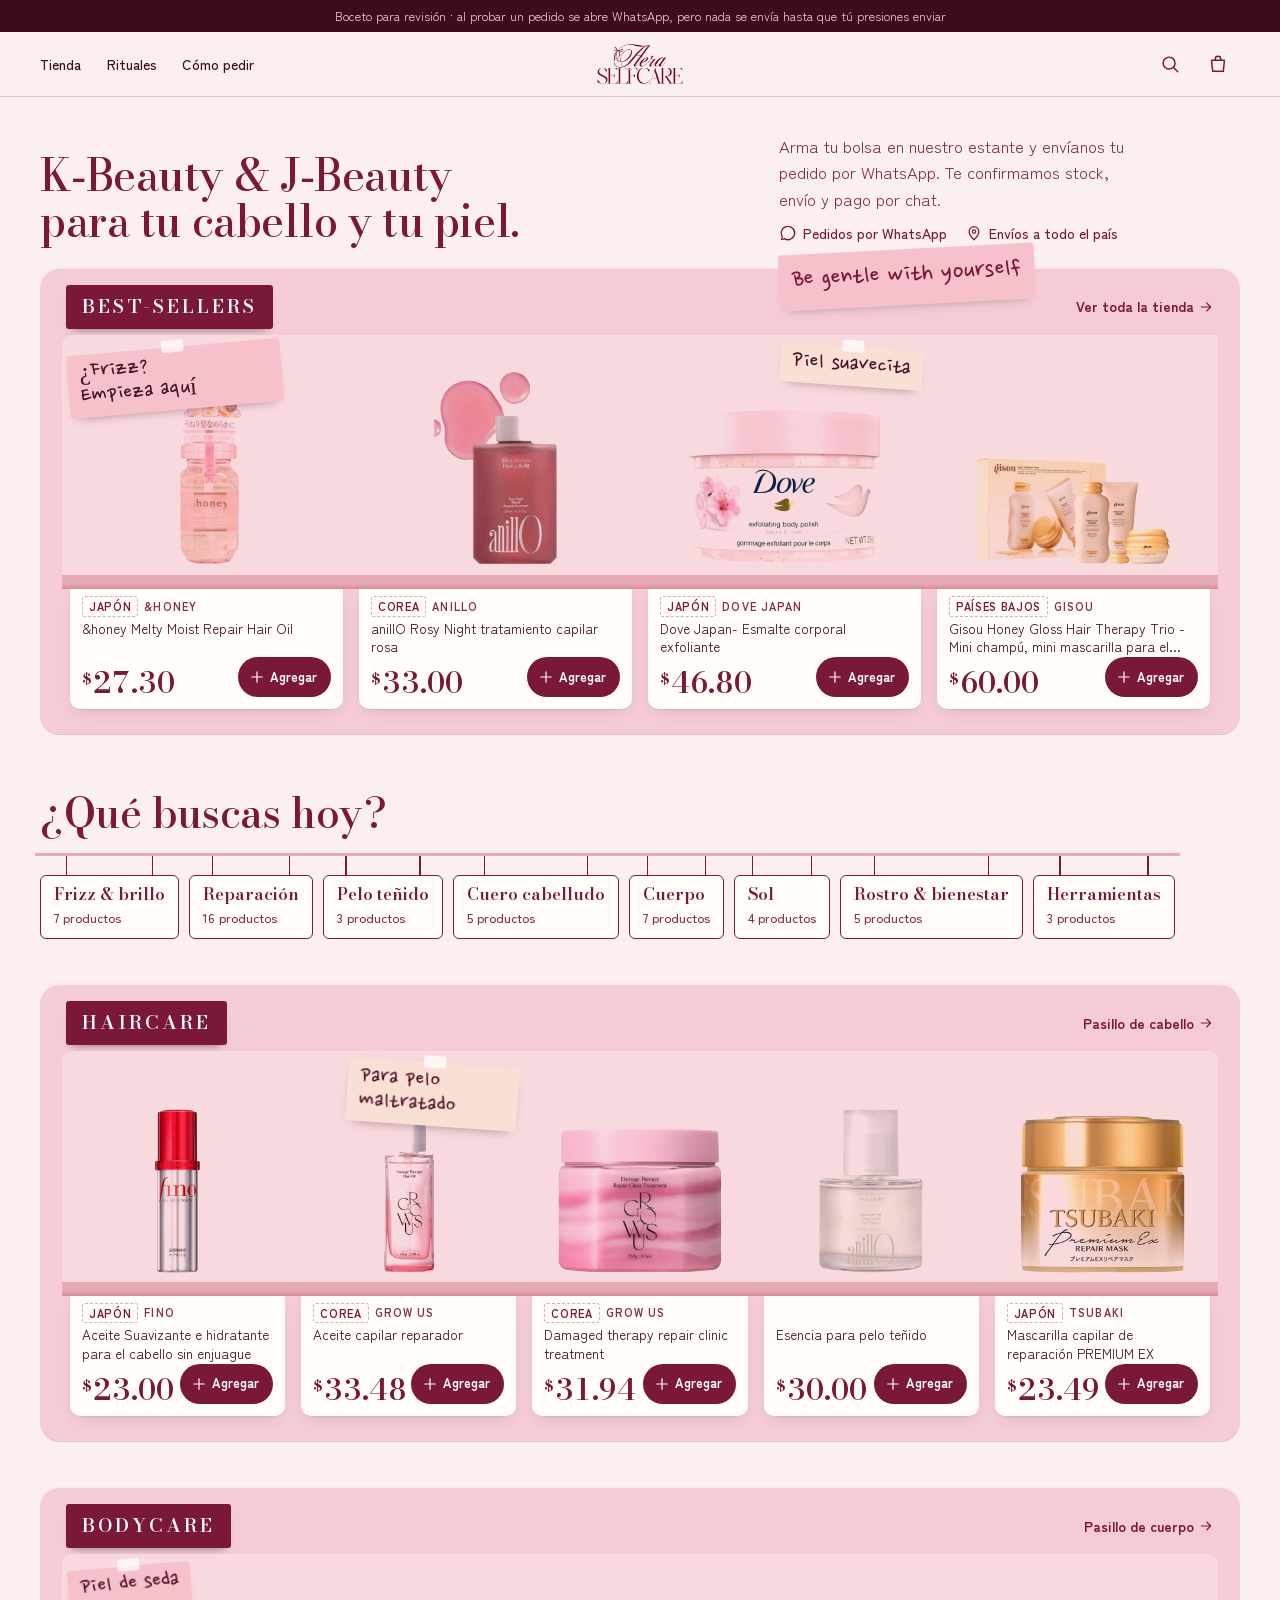
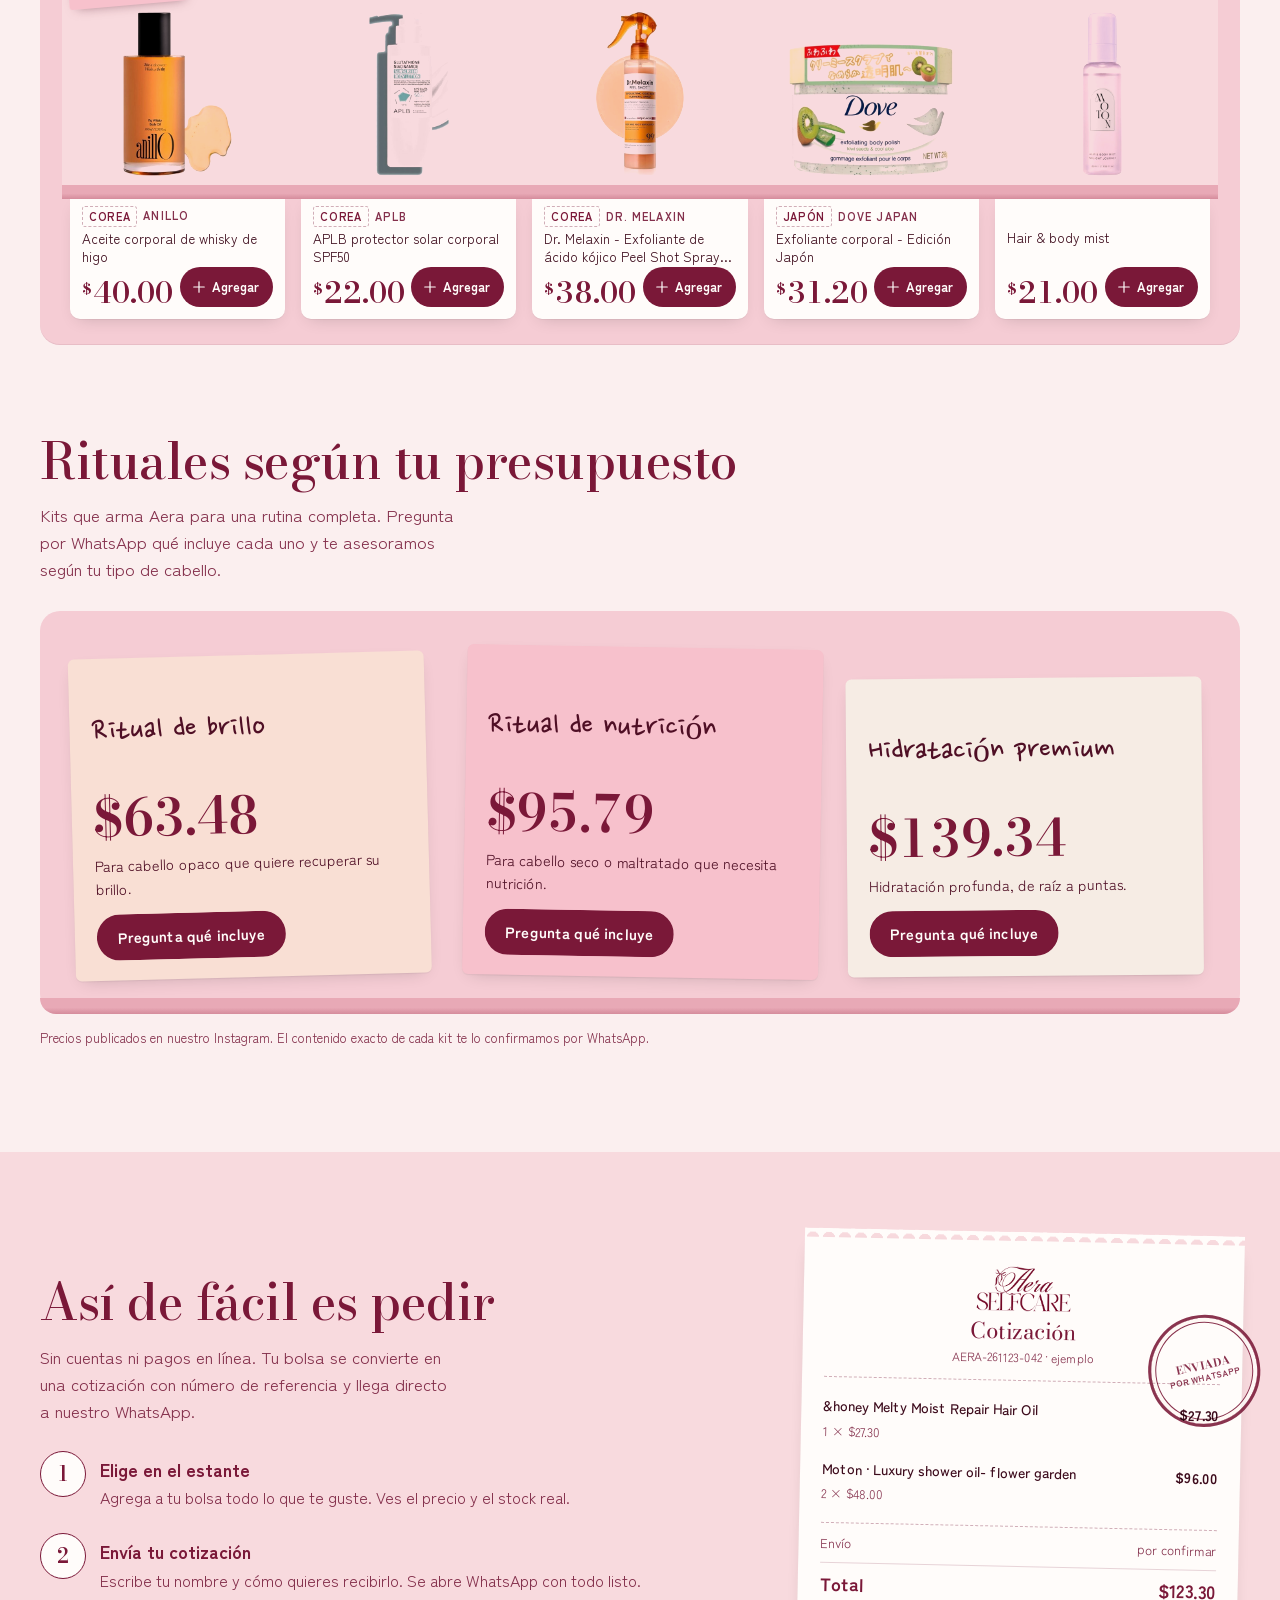
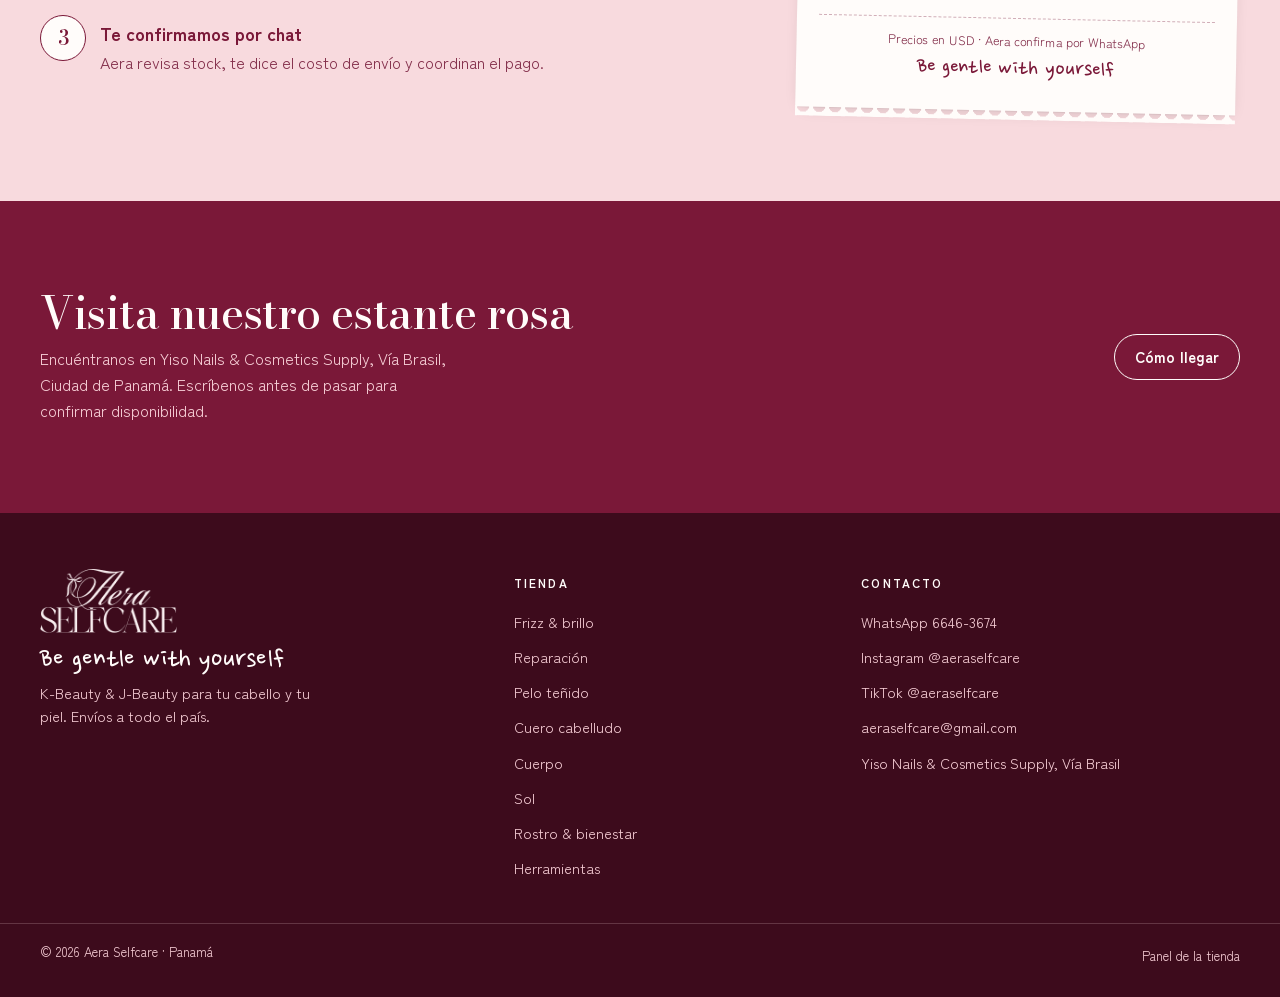
==== commit a7d6800d: "Apply finish-review fixes: normalised product photos, stamp fit, aisle rail, first viewport, panel a" ====
--- a/index.html
+++ b/index.html
@@ -1,124 +1,124 @@
-<!doctype html>
-<html lang="es-PA">
-<head>
-  <meta charset="utf-8">
-  <meta name="viewport" content="width=device-width, initial-scale=1, viewport-fit=cover">
-  <title>Aera Selfcare — K-Beauty & J-Beauty en Panamá</title>
-  <meta name="description" content="Cuidado capilar y corporal coreano y japonés en Panamá. Arma tu bolsa y envía tu pedido por WhatsApp. Envíos a todo el país.">
-  <meta name="theme-color" content="#fbefef">
-  <meta name="robots" content="noindex">
-  <link rel="icon" href="assets/img/logo-plum.png">
-  <link rel="preload" href="assets/fonts/bodoni-moda-latin.woff2" as="font" type="font/woff2" crossorigin>
-  <link rel="stylesheet" href="assets/css/base.css?v=7">
-  <link rel="stylesheet" href="assets/css/store.css?v=7">
-  <script src="assets/js/catalog.js?v=7" defer></script>
-  <script src="assets/js/aera.js?v=7" defer></script>
-  <script src="assets/js/store.js?v=7" defer></script>
-</head>
-<body data-page="home">
-  <p class="demo-note">Boceto para revisión<span class="long"> · al probar un pedido se abre WhatsApp, pero nada se envía hasta que tú presiones enviar</span></p>
-  <header id="site-header"></header>
-
-  <main>
-    <section class="hook" aria-labelledby="hook-title">
-      <div class="wrap">
-        <h1 class="h-sign" id="hook-title">K‑Beauty &amp; J‑Beauty para tu cabello y tu piel.</h1>
-        <div>
-          <p class="lede">Arma tu bolsa en nuestro estante y envíanos tu pedido por WhatsApp<span class="long">. Te confirmamos stock, envío y pago por chat</span>.</p>
-          <div class="hook-meta">
-            <span><svg viewBox="0 0 24 24" fill="currentColor" aria-hidden="true"><path d="M12 2.2a9.8 9.8 0 0 0-8.4 14.9L2.3 21.8l4.8-1.3A9.8 9.8 0 1 0 12 2.2Zm0 17.8c-1.6 0-3-.4-4.3-1.2l-.3-.2-2.9.8.8-2.8-.2-.3A8 8 0 1 1 12 20Z"/></svg>Pedidos por WhatsApp</span>
-            <span><svg viewBox="0 0 24 24" fill="none" stroke="currentColor" stroke-width="1.6" aria-hidden="true"><path d="M12 21s-6.5-6.2-6.5-11a6.5 6.5 0 0 1 13 0c0 4.8-6.5 11-6.5 11Z"/><circle cx="12" cy="10" r="2.3"/></svg>Envíos a todo el país</span>
-          </div>
-        </div>
-      </div>
-    </section>
-
-    <div class="wrap" id="bestsellers"></div>
-
-    <section class="aisles" aria-labelledby="aisles-title">
-      <div class="wrap">
-        <h2 class="h-sign" id="aisles-title" style="font-size:clamp(28px,3.4vw,42px)">¿Qué necesita tu cabello hoy?</h2>
-        <ul class="aisle-rail" id="aisleRail"></ul>
-      </div>
-    </section>
-
-    <div class="section">
-      <div class="wrap" style="display:grid;gap:clamp(28px,4vw,44px)">
-        <div id="haircare"></div>
-        <div id="bodycare"></div>
-      </div>
-    </div>
-
-    <section class="section rituals" id="rituales" aria-labelledby="rit-title" style="padding-top:0">
-      <div class="wrap">
-        <h2 class="h-sign" id="rit-title" style="font-size:clamp(30px,4vw,50px)">Rituales según tu presupuesto</h2>
-        <p class="lede">Kits que arma Aera para una rutina completa. Pregunta por WhatsApp qué incluye cada uno y te asesoramos según tu tipo de cabello.</p>
-        <div class="ledge-wide">
-          <div class="pop-row">
-            <article class="pop">
-              <h3 class="hand">Ritual de brillo</h3>
-              <span class="kit-price">$63.48</span>
-              <p>Para cabello opaco que quiere recuperar su brillo.</p>
-              <a class="btn btn-primary" data-kit="Ritual de brillo ($63.48)" target="_blank" rel="noopener">Pregunta qué incluye</a>
-            </article>
-            <article class="pop">
-              <h3 class="hand">Ritual de nutrición</h3>
-              <span class="kit-price">$95.79</span>
-              <p>Para cabello seco o maltratado que necesita nutrición.</p>
-              <a class="btn btn-primary" data-kit="Ritual de nutrición ($95.79)" target="_blank" rel="noopener">Pregunta qué incluye</a>
-            </article>
-            <article class="pop">
-              <h3 class="hand">Hidratación premium</h3>
-              <span class="kit-price">$139.34</span>
-              <p>Hidratación profunda, de raíz a puntas.</p>
-              <a class="btn btn-primary" data-kit="Ritual de hidratación premium ($139.34)" target="_blank" rel="noopener">Pregunta qué incluye</a>
-            </article>
-          </div>
-          <div class="lip-wide" aria-hidden="true"></div>
-        </div>
-        <p class="fine">Precios publicados en nuestro Instagram. El contenido exacto de cada kit te lo confirmamos por WhatsApp.</p>
-      </div>
-    </section>
-
-    <section class="section how" id="como-pedir" aria-labelledby="how-title" style="background:var(--shelf-back)">
-      <div class="wrap">
-        <div>
-          <h2 class="h-sign" id="how-title" style="font-size:clamp(30px,4vw,50px)">Así de fácil es pedir</h2>
-          <p class="lede">Sin cuentas ni pagos en línea. Tu bolsa se convierte en una cotización con número de referencia y llega directo a nuestro WhatsApp.</p>
-          <ol class="steps">
-            <li><div><h3>Elige en el estante</h3><p>Agrega a tu bolsa todo lo que te guste. Ves el precio y el stock real.</p></div></li>
-            <li><div><h3>Envía tu cotización</h3><p>Escribe tu nombre y cómo quieres recibirlo. Se abre WhatsApp con todo listo.</p></div></li>
-            <li><div><h3>Te confirmamos por chat</h3><p>Aera revisa stock, te dice el costo de envío y coordinan el pago.</p></div></li>
-          </ol>
-        </div>
-        <div class="receipt" aria-label="Ejemplo de cotización">
-          <div class="stamp" aria-hidden="true"><span>Enviada<small>por WhatsApp</small></span></div>
-          <div class="receipt-head">
-            <img src="assets/img/logo-plum.png" alt="Aera Selfcare" width="94" height="44">
-            <div class="kind">Cotización</div>
-            <div class="meta num">AERA-261123-042 · ejemplo</div>
-          </div>
-          <ul class="receipt-lines" id="sampleLines"></ul>
-          <div class="receipt-sum">
-            <div class="muted"><span>Envío</span><span>por confirmar</span></div>
-            <div class="total"><span>Total</span><span id="sampleTotal">—</span></div>
-          </div>
-          <div class="receipt-foot">Precios en USD · Aera confirma por WhatsApp<span class="hand">Be gentle with yourself</span></div>
-        </div>
-      </div>
-    </section>
-
-    <section class="section visit" aria-labelledby="visit-title">
-      <div class="wrap">
-        <div>
-          <h2 class="h-sign" id="visit-title">Visita nuestro estante rosa</h2>
-          <p>Encuéntranos en Yiso Nails &amp; Cosmetics Supply, Vía Brasil, Ciudad de Panamá. Escríbenos antes de pasar para confirmar disponibilidad.</p>
-        </div>
-        <a class="btn btn-line" href="https://maps.app.goo.gl/Gw1FPWfTsfKWX7JG9" target="_blank" rel="noopener">Cómo llegar</a>
-      </div>
-    </section>
-  </main>
-
-  <footer id="site-footer"></footer>
-</body>
-</html>
+<!doctype html>
+<html lang="es-PA">
+<head>
+  <meta charset="utf-8">
+  <meta name="viewport" content="width=device-width, initial-scale=1, viewport-fit=cover">
+  <title>Aera Selfcare — K-Beauty & J-Beauty en Panamá</title>
+  <meta name="description" content="Cuidado capilar y corporal coreano y japonés en Panamá. Arma tu bolsa y envía tu pedido por WhatsApp. Envíos a todo el país.">
+  <meta name="theme-color" content="#fbefef">
+  <meta name="robots" content="noindex">
+  <link rel="icon" href="assets/img/logo-plum.png">
+  <link rel="preload" href="assets/fonts/bodoni-moda-latin.woff2" as="font" type="font/woff2" crossorigin>
+  <link rel="stylesheet" href="assets/css/base.css?v=8">
+  <link rel="stylesheet" href="assets/css/store.css?v=8">
+  <script src="assets/js/catalog.js?v=8" defer></script>
+  <script src="assets/js/aera.js?v=8" defer></script>
+  <script src="assets/js/store.js?v=8" defer></script>
+</head>
+<body data-page="home">
+  <p class="demo-note">Boceto para revisión<span class="long"> · al probar un pedido se abre WhatsApp, pero nada se envía hasta que tú presiones enviar</span></p>
+  <header id="site-header"></header>
+
+  <main>
+    <section class="hook" aria-labelledby="hook-title">
+      <div class="wrap">
+        <h1 class="h-sign" id="hook-title">K‑Beauty &amp; J‑Beauty para tu cabello y tu piel.</h1>
+        <div>
+          <p class="lede">Arma tu bolsa en nuestro estante y envíanos tu pedido por WhatsApp<span class="long">. Te confirmamos stock, envío y pago por chat</span>.</p>
+          <div class="hook-meta">
+            <span><svg viewBox="0 0 24 24" fill="currentColor" aria-hidden="true"><path d="M12 2.2a9.8 9.8 0 0 0-8.4 14.9L2.3 21.8l4.8-1.3A9.8 9.8 0 1 0 12 2.2Zm0 17.8c-1.6 0-3-.4-4.3-1.2l-.3-.2-2.9.8.8-2.8-.2-.3A8 8 0 1 1 12 20Z"/></svg>Pedidos por WhatsApp</span>
+            <span><svg viewBox="0 0 24 24" fill="none" stroke="currentColor" stroke-width="1.6" aria-hidden="true"><path d="M12 21s-6.5-6.2-6.5-11a6.5 6.5 0 0 1 13 0c0 4.8-6.5 11-6.5 11Z"/><circle cx="12" cy="10" r="2.3"/></svg>Envíos a todo el país</span>
+          </div>
+        </div>
+      </div>
+    </section>
+
+    <div class="wrap" id="bestsellers"></div>
+
+    <section class="aisles" aria-labelledby="aisles-title">
+      <div class="wrap">
+        <h2 class="h-sign" id="aisles-title" style="font-size:clamp(28px,3.4vw,42px)">¿Qué buscas hoy?</h2>
+        <ul class="aisle-rail" id="aisleRail"></ul>
+      </div>
+    </section>
+
+    <div class="section tight-top">
+      <div class="wrap" style="display:grid;gap:clamp(28px,4vw,44px)">
+        <div id="haircare"></div>
+        <div id="bodycare"></div>
+      </div>
+    </div>
+
+    <section class="section rituals" id="rituales" aria-labelledby="rit-title" style="padding-top:0">
+      <div class="wrap">
+        <h2 class="h-sign" id="rit-title" style="font-size:clamp(30px,4vw,50px)">Rituales según tu presupuesto</h2>
+        <p class="lede">Kits que arma Aera para una rutina completa. Pregunta por WhatsApp qué incluye cada uno y te asesoramos según tu tipo de cabello.</p>
+        <div class="ledge-wide">
+          <div class="pop-row">
+            <article class="pop">
+              <h3 class="hand">Ritual de brillo</h3>
+              <span class="kit-price">$63.48</span>
+              <p>Para cabello opaco que quiere recuperar su brillo.</p>
+              <a class="btn btn-primary" data-kit="Ritual de brillo ($63.48)" target="_blank" rel="noopener">Pregunta qué incluye</a>
+            </article>
+            <article class="pop">
+              <h3 class="hand">Ritual de nutrición</h3>
+              <span class="kit-price">$95.79</span>
+              <p>Para cabello seco o maltratado que necesita nutrición.</p>
+              <a class="btn btn-primary" data-kit="Ritual de nutrición ($95.79)" target="_blank" rel="noopener">Pregunta qué incluye</a>
+            </article>
+            <article class="pop">
+              <h3 class="hand">Hidratación premium</h3>
+              <span class="kit-price">$139.34</span>
+              <p>Hidratación profunda, de raíz a puntas.</p>
+              <a class="btn btn-primary" data-kit="Ritual de hidratación premium ($139.34)" target="_blank" rel="noopener">Pregunta qué incluye</a>
+            </article>
+          </div>
+          <div class="lip-wide" aria-hidden="true"></div>
+        </div>
+        <p class="fine">Precios publicados en nuestro Instagram. El contenido exacto de cada kit te lo confirmamos por WhatsApp.</p>
+      </div>
+    </section>
+
+    <section class="section how" id="como-pedir" aria-labelledby="how-title" style="background:var(--shelf-back)">
+      <div class="wrap">
+        <div>
+          <h2 class="h-sign" id="how-title" style="font-size:clamp(30px,4vw,50px)">Así de fácil es pedir</h2>
+          <p class="lede">Sin cuentas ni pagos en línea. Tu bolsa se convierte en una cotización con número de referencia y llega directo a nuestro WhatsApp.</p>
+          <ol class="steps">
+            <li><div><h3>Elige en el estante</h3><p>Agrega a tu bolsa todo lo que te guste. Ves el precio y el stock real.</p></div></li>
+            <li><div><h3>Envía tu cotización</h3><p>Escribe tu nombre y cómo quieres recibirlo. Se abre WhatsApp con todo listo.</p></div></li>
+            <li><div><h3>Te confirmamos por chat</h3><p>Aera revisa stock, te dice el costo de envío y coordinan el pago.</p></div></li>
+          </ol>
+        </div>
+        <div class="receipt" aria-label="Ejemplo de cotización">
+          <div class="stamp" aria-hidden="true"><span>Enviada<small>por WhatsApp</small></span></div>
+          <div class="receipt-head">
+            <img src="assets/img/logo-plum.png" alt="Aera Selfcare" width="94" height="44">
+            <div class="kind">Cotización</div>
+            <div class="meta num">AERA-261123-042 · ejemplo</div>
+          </div>
+          <ul class="receipt-lines" id="sampleLines"></ul>
+          <div class="receipt-sum">
+            <div class="muted"><span>Envío</span><span>por confirmar</span></div>
+            <div class="total"><span>Total</span><span id="sampleTotal">—</span></div>
+          </div>
+          <div class="receipt-foot">Precios en USD · Aera confirma por WhatsApp<span class="hand">Be gentle with yourself</span></div>
+        </div>
+      </div>
+    </section>
+
+    <section class="section visit" aria-labelledby="visit-title">
+      <div class="wrap">
+        <div>
+          <h2 class="h-sign" id="visit-title">Visita nuestro estante rosa</h2>
+          <p>Encuéntranos en Yiso Nails &amp; Cosmetics Supply, Vía Brasil, Ciudad de Panamá. Escríbenos antes de pasar para confirmar disponibilidad.</p>
+        </div>
+        <a class="btn btn-line" href="https://maps.app.goo.gl/Gw1FPWfTsfKWX7JG9" target="_blank" rel="noopener">Cómo llegar</a>
+      </div>
+    </section>
+  </main>
+
+  <footer id="site-footer"></footer>
+</body>
+</html>
--- a/assets/css/base.css
+++ b/assets/css/base.css
@@ -1,226 +1,227 @@
-/* Aera Selfcare — shared foundation (store + owner panel) */
-
-@font-face { font-family: "Bodoni Moda"; font-style: normal; font-weight: 400 700; font-display: swap;
-  src: url("../fonts/bodoni-moda-latin.woff2") format("woff2");
-  unicode-range: U+0000-00FF, U+0131, U+0152-0153, U+02BB-02BC, U+02C6, U+02DA, U+02DC, U+0304, U+0308, U+0329, U+2000-206F, U+20AC, U+2122, U+2191, U+2193, U+2212, U+2215, U+FEFF, U+FFFD; }
-@font-face { font-family: "Bodoni Moda"; font-style: normal; font-weight: 400 700; font-display: swap;
-  src: url("../fonts/bodoni-moda-latin-ext.woff2") format("woff2");
-  unicode-range: U+0100-02BA, U+02BD-02C5, U+02C7-02CC, U+02CE-02D7, U+02DD-02FF, U+1E00-1E9F, U+2020, U+20A0-20AB, U+20AD-20C4, U+2113, U+A720-A7FF; }
-@font-face { font-family: "Zen Kaku Gothic New"; font-weight: 400; font-display: swap;
-  src: url("../fonts/zen-kaku-gothic-new-400-latin.woff2") format("woff2"); unicode-range: U+0000-00FF, U+0131, U+0152-0153, U+2000-206F, U+20AC, U+2122, U+2212; }
-@font-face { font-family: "Zen Kaku Gothic New"; font-weight: 400; font-display: swap;
-  src: url("../fonts/zen-kaku-gothic-new-400-latin-ext.woff2") format("woff2"); unicode-range: U+0100-02BA, U+1E00-1E9F, U+A720-A7FF; }
-@font-face { font-family: "Zen Kaku Gothic New"; font-weight: 500; font-display: swap;
-  src: url("../fonts/zen-kaku-gothic-new-500-latin.woff2") format("woff2"); unicode-range: U+0000-00FF, U+0131, U+0152-0153, U+2000-206F, U+20AC, U+2122, U+2212; }
-@font-face { font-family: "Zen Kaku Gothic New"; font-weight: 500; font-display: swap;
-  src: url("../fonts/zen-kaku-gothic-new-500-latin-ext.woff2") format("woff2"); unicode-range: U+0100-02BA, U+1E00-1E9F, U+A720-A7FF; }
-@font-face { font-family: "Zen Kaku Gothic New"; font-weight: 700; font-display: swap;
-  src: url("../fonts/zen-kaku-gothic-new-700-latin.woff2") format("woff2"); unicode-range: U+0000-00FF, U+0131, U+0152-0153, U+2000-206F, U+20AC, U+2122, U+2212; }
-@font-face { font-family: "Zen Kaku Gothic New"; font-weight: 700; font-display: swap;
-  src: url("../fonts/zen-kaku-gothic-new-700-latin-ext.woff2") format("woff2"); unicode-range: U+0100-02BA, U+1E00-1E9F, U+A720-A7FF; }
-@font-face { font-family: "Nanum Pen Script"; font-weight: 400; font-display: swap;
-  src: url("../fonts/nanum-pen-script-400-latin.woff2") format("woff2"); }
-
-:root {
-  /* Ground + shelf lacquer (client moodboard) */
-  --ground: #fbefef;
-  --shelf: #f5ccd4;
-  --shelf-back: #f8dade;
-  --ledge: #e8a9b6;
-  --ledge-shade: #d58c9c;
-  --candy: #f7c1cc;
-  --peach: #f9dfd4;
-  --cream: #f6ece4;
-  --paper: #fffcfa;
-  /* Plum family (logo) — text tints, never grey */
-  --plum: #7a1838;
-  --plum-deep: #4f0f25;
-  --plum-ink: #3d0b1c;
-  --plum-soft: #84304c;       /* secondary text: ≥4.5:1 on --ground, --shelf, --paper */
-  --line: rgba(122, 24, 56, .18);
-  --line-strong: rgba(122, 24, 56, .34);
-  --ok: #2f6b48;
-  --warn: #8a4b00;
-  --danger: #a3123a;
-
-  --f-sign: "Bodoni Moda", "Didot", "Bodoni 72", serif;
-  --f-ui: "Zen Kaku Gothic New", "Hiragino Kaku Gothic ProN", "Segoe UI", sans-serif;
-  --f-hand: "Nanum Pen Script", "Segoe Print", cursive;
-
-  --ease-out: cubic-bezier(0.23, 1, 0.32, 1);
-  --ease-in-out: cubic-bezier(0.77, 0, 0.175, 1);
-  --ease-drawer: cubic-bezier(0.32, 0.72, 0, 1);
-
-  --r-sm: 6px;
-  --r-md: 12px;
-  --r-lg: 20px;
-  --gutter: clamp(16px, 4vw, 40px);
-  --maxw: 1280px;
-  --shadow-card: 0 1px 1px rgba(0, 0, 0, .05), 0 6px 18px -8px rgba(0, 0, 0, .2);
-}
-
-*, *::before, *::after { box-sizing: border-box; }
-html { -webkit-text-size-adjust: 100%; scroll-padding-top: 88px; }
-body {
-  margin: 0; background: var(--ground); color: var(--plum-ink);
-  font-family: var(--f-ui); font-size: 16px; line-height: 1.6; -webkit-font-smoothing: antialiased;
-  -webkit-tap-highlight-color: transparent; overflow-x: hidden;
-}
-img { display: block; max-width: 100%; }
-a { color: inherit; text-underline-offset: 3px; text-decoration-thickness: 1px; }
-button, input, select, textarea { font: inherit; color: inherit; }
-button { cursor: pointer; }
-::selection { background: var(--plum); color: var(--paper); }
-:focus-visible { outline: 2px solid var(--plum); outline-offset: 3px; border-radius: 4px; }
-input, textarea { caret-color: var(--plum); }
-html { scrollbar-color: var(--ledge) transparent; }
-.num { font-variant-numeric: tabular-nums lining-nums; }
-.visually-hidden { position: absolute !important; width: 1px; height: 1px; overflow: hidden; clip: rect(0 0 0 0); white-space: nowrap; }
-.wrap { max-width: var(--maxw); margin: 0 auto; padding: 0 var(--gutter); }
-
-/* ---------- Buttons ---------- */
-.btn {
-  display: inline-flex; align-items: center; justify-content: center; gap: .55em; min-height: 46px; padding: 0 1.3em;
-  border: 1px solid transparent; border-radius: 999px; font-weight: 700; font-size: 15px; letter-spacing: .01em;
-  text-decoration: none; transition: transform 160ms var(--ease-out), background-color 200ms ease, color 200ms ease, border-color 200ms ease;
-  user-select: none;
-}
-.btn:active { transform: scale(0.97); }
-.btn svg { width: 18px; height: 18px; flex: none; }
-.btn-primary { background: var(--plum); color: var(--paper); }
-.btn-line { border-color: var(--plum); color: var(--plum); background: transparent; }
-.btn-quiet { color: var(--plum); background: transparent; padding: 0 .4em; min-height: 44px; }
-.btn[disabled], .btn[aria-disabled="true"] { background: #e9d3d8; color: #6e4a55; border-color: transparent; cursor: not-allowed; transform: none; }
-@media (hover: hover) and (pointer: fine) {
-  .btn-primary:hover { background: var(--plum-deep); }
-  .btn-line:hover { background: var(--plum); color: var(--paper); }
-  .btn-quiet:hover { text-decoration: underline; }
-}
-
-.icon-btn {
-  width: 44px; height: 44px; display: grid; place-items: center; border-radius: 50%; border: 0; background: transparent; color: var(--plum);
-  position: relative; text-decoration: none; transition: background-color 160ms ease, transform 160ms var(--ease-out);
-}
-.icon-btn:active { transform: scale(0.94); }
-.icon-btn svg { width: 22px; height: 22px; }
-@media (hover: hover) and (pointer: fine) { .icon-btn:hover { background: var(--shelf-back); } }
-
-/* ---------- Header ---------- */
-.site-header { position: sticky; top: 0; z-index: 30; background: color-mix(in srgb, var(--ground) 92%, transparent); backdrop-filter: saturate(1.2) blur(8px); border-bottom: 1px solid var(--line); }
-.site-header .bar { display: grid; grid-template-columns: 1fr auto 1fr; align-items: center; height: 64px; }
-.site-header .brand { justify-self: center; display: block; }
-.site-header .brand img { height: 40px; width: auto; }
-.site-header nav { display: flex; gap: 1.6rem; font-size: 14px; font-weight: 500; }
-.site-header nav a { text-decoration: none; padding: 10px 0; }
-.site-header nav a[aria-current="page"] { text-decoration: underline; text-decoration-color: var(--ledge-shade); text-decoration-thickness: 2px; text-underline-offset: 6px; }
-.site-header .actions { justify-self: end; display: flex; align-items: center; gap: 4px; }
-.bag-count {
-  position: absolute; top: 4px; right: 2px; min-width: 19px; height: 19px; padding: 0 5px; border-radius: 10px;
-  background: var(--plum); color: var(--paper); font-size: 11px; font-weight: 700; display: grid; place-items: center;
-  font-variant-numeric: tabular-nums; transition: transform 200ms var(--ease-out);
-}
-.bag-count[data-empty="true"] { display: none; }
-.bag-count.bump { transform: scale(1.25); }
-.menu-btn { display: none; }
-.site-header .mobile-nav { display: none; }
-
-@media (max-width: 820px) {
-  .site-header nav.primary { display: none; }
-  .menu-btn { display: grid; }
-  .site-header .brand img { height: 34px; }
-  .site-header .mobile-nav {
-    display: block; position: fixed; inset: 64px 0 auto 0; z-index: 29; background: var(--ground); border-bottom: 1px solid var(--line);
-    padding: 8px var(--gutter) 18px; transform: translateY(-8px); opacity: 0; visibility: hidden;
-    transition: transform 220ms var(--ease-out), opacity 180ms ease, visibility 0s 220ms;
-  }
-  .site-header .mobile-nav.open { transform: none; opacity: 1; visibility: visible; transition-delay: 0s; }
-  .site-header .mobile-nav a { display: block; padding: 14px 0; border-bottom: 1px solid var(--line); text-decoration: none; font-weight: 500; font-size: 17px; }
-}
-
-/* ---------- Origin ticket ---------- */
-.ticket {
-  display: inline-flex; align-items: center; gap: 4px; font-size: 11px; font-weight: 700; letter-spacing: .06em; text-transform: uppercase;
-  color: var(--plum); border: 1px dashed var(--line-strong); border-radius: 3px; padding: 1px 6px; background: var(--paper); line-height: 1.5;
-}
-
-/* ---------- Receipt (bag, cotización, confirmation, panel) ---------- */
-.receipt {
-  position: relative; background: var(--paper); color: var(--plum-ink); padding: 26px 22px 30px; max-width: 440px; width: 100%;
-  font-size: 14px; box-shadow: var(--shadow-card);
-  --tear: radial-gradient(circle at 8px -2px, transparent 7px, var(--paper) 7.5px);
-}
-.receipt::before, .receipt::after {
-  content: ""; position: absolute; left: 0; right: 0; height: 10px; background-size: 16px 10px; background-repeat: repeat-x;
-}
-.receipt::before { top: -9px; background-image: radial-gradient(circle at 8px 0, transparent 6px, var(--paper) 6.5px); transform: scaleY(-1); }
-.receipt::after { bottom: -9px; background-image: radial-gradient(circle at 8px 0, transparent 6px, var(--paper) 6.5px); }
-.receipt-head { text-align: center; padding-bottom: 14px; border-bottom: 1px dashed var(--line-strong); }
-.receipt-head img { height: 44px; width: auto; margin: 0 auto 8px; }
-.receipt-head .kind { font-family: var(--f-sign); font-size: 22px; color: var(--plum); line-height: 1.1; }
-.receipt-head .meta { font-size: 12px; color: var(--plum-soft); margin-top: 4px; }
-.receipt-lines { list-style: none; margin: 0; padding: 10px 0; border-bottom: 1px dashed var(--line-strong); }
-.receipt-line { display: grid; grid-template-columns: 1fr auto; gap: 2px 12px; padding: 9px 0; }
-.receipt-line .nm { font-weight: 500; line-height: 1.35; }
-.receipt-line .sub { grid-column: 1; font-size: 12.5px; color: var(--plum-soft); }
-.receipt-line .amt { grid-row: 1; grid-column: 2; text-align: right; font-weight: 700; font-variant-numeric: tabular-nums; }
-.receipt-sum { padding-top: 10px; display: grid; gap: 4px; }
-.receipt-sum div { display: flex; justify-content: space-between; gap: 12px; font-variant-numeric: tabular-nums; }
-.receipt-sum .total { font-size: 18px; font-weight: 700; color: var(--plum); padding-top: 6px; border-top: 1px solid var(--line); margin-top: 4px; }
-.receipt-sum .muted { color: var(--plum-soft); font-size: 13px; }
-.receipt-foot { margin-top: 16px; padding-top: 12px; border-top: 1px dashed var(--line-strong); font-size: 12.5px; color: var(--plum-soft); text-align: center; }
-.receipt-foot .hand { font-family: var(--f-hand); font-size: 24px; color: var(--plum); line-height: 1; display: block; margin-top: 6px; }
-.receipt dl { display: grid; grid-template-columns: auto 1fr; gap: 4px 12px; margin: 12px 0 0; font-size: 13px; }
-.receipt dt { color: var(--plum-soft); }
-.receipt dd { margin: 0; font-weight: 500; }
-
-/* Hanko-style stamp */
-.stamp {
-  position: absolute; width: 92px; height: 92px; border-radius: 50%; border: 3px solid var(--plum); color: var(--plum);
-  display: grid; place-items: center; text-align: center; font-family: var(--f-sign); font-weight: 700; font-size: 13px; letter-spacing: .08em;
-  text-transform: uppercase; line-height: 1.15; transform: rotate(-14deg); opacity: .88; mix-blend-mode: multiply;
-  box-shadow: inset 0 0 0 4px var(--paper), inset 0 0 0 5px var(--plum);
-}
-.stamp small { display: block; font-family: var(--f-ui); font-size: 9px; letter-spacing: .1em; font-weight: 700; }
-
-/* ---------- Form controls ---------- */
-.field { display: grid; gap: 6px; }
-.field label, .field legend { font-size: 14px; font-weight: 700; color: var(--plum-ink); }
-.field .hint { font-size: 13px; color: var(--plum-soft); }
-.input, .select, .textarea {
-  width: 100%; min-height: 48px; border: 1px solid var(--line-strong); border-radius: var(--r-md); background: var(--paper);
-  padding: 10px 14px; font-size: 16px; transition: border-color 160ms ease, box-shadow 160ms ease;
-}
-.textarea { min-height: 88px; resize: vertical; }
-.input::placeholder, .textarea::placeholder { color: #8a5a69; }
-.input:focus, .select:focus, .textarea:focus { outline: none; border-color: var(--plum); box-shadow: 0 0 0 3px rgba(122, 24, 56, .16); }
-.field[data-invalid="true"] .input, .field[data-invalid="true"] .select { border-color: var(--danger); }
-.field .error { font-size: 13px; color: var(--danger); font-weight: 500; display: none; }
-.field[data-invalid="true"] .error { display: block; }
-.choice { display: flex; gap: 10px; align-items: flex-start; padding: 12px 14px; border: 1px solid var(--line-strong); border-radius: var(--r-md); background: var(--paper); cursor: pointer; transition: border-color 160ms ease, background-color 160ms ease; }
-.choice input { accent-color: var(--plum); width: 18px; height: 18px; margin: 3px 0 0; flex: none; }
-.choice:has(input:checked) { border-color: var(--plum); background: #fff3f5; }
-.choice strong { display: block; font-size: 15px; }
-.choice span { font-size: 13px; color: var(--plum-soft); }
-.stepper { display: inline-flex; align-items: center; border: 1px solid var(--line-strong); border-radius: 999px; background: var(--paper); }
-.stepper button { width: 40px; height: 40px; border: 0; background: none; color: var(--plum); font-size: 18px; font-weight: 700; border-radius: 50%; transition: transform 120ms var(--ease-out); }
-.stepper button:active { transform: scale(0.9); }
-.stepper button[disabled] { color: #c9a6b0; cursor: not-allowed; }
-.stepper output { min-width: 2ch; text-align: center; font-weight: 700; font-variant-numeric: tabular-nums; }
-
-/* ---------- Toast ---------- */
-.toast {
-  position: fixed; left: 50%; bottom: max(20px, env(safe-area-inset-bottom)); z-index: 90; translate: -50% 0;
-  display: flex; align-items: center; gap: 12px; max-width: calc(100% - 32px); padding: 10px 10px 10px 18px; border-radius: 999px;
-  background: var(--plum-ink); color: var(--paper); font-size: 14px; box-shadow: 0 10px 24px -10px rgba(0, 0, 0, .3);
-  transform: translateY(calc(100% + 40px)); opacity: 0; transition: transform 400ms ease, opacity 300ms ease;
-}
-.toast.show { transform: none; opacity: 1; }
-.toast a { color: var(--paper); font-weight: 700; background: rgba(255,255,255,.14); border-radius: 999px; padding: 6px 12px; text-decoration: none; white-space: nowrap; }
-
-/* ---------- Demo banner ---------- */
-.demo-note { margin: 0; background: var(--plum-ink); color: var(--shelf); font-size: 12.5px; text-align: center; padding: 6px var(--gutter); }
-.demo-note a { color: var(--paper); font-weight: 700; }
-
-@media (prefers-reduced-motion: reduce) {
-  *, *::before, *::after { transition-duration: 0.01ms !important; animation-duration: 0.01ms !important; scroll-behavior: auto !important; }
-}
+/* Aera Selfcare — shared foundation (store + owner panel) */
+
+@font-face { font-family: "Bodoni Moda"; font-style: normal; font-weight: 400 700; font-display: swap;
+  src: url("../fonts/bodoni-moda-latin.woff2") format("woff2");
+  unicode-range: U+0000-00FF, U+0131, U+0152-0153, U+02BB-02BC, U+02C6, U+02DA, U+02DC, U+0304, U+0308, U+0329, U+2000-206F, U+20AC, U+2122, U+2191, U+2193, U+2212, U+2215, U+FEFF, U+FFFD; }
+@font-face { font-family: "Bodoni Moda"; font-style: normal; font-weight: 400 700; font-display: swap;
+  src: url("../fonts/bodoni-moda-latin-ext.woff2") format("woff2");
+  unicode-range: U+0100-02BA, U+02BD-02C5, U+02C7-02CC, U+02CE-02D7, U+02DD-02FF, U+1E00-1E9F, U+2020, U+20A0-20AB, U+20AD-20C4, U+2113, U+A720-A7FF; }
+@font-face { font-family: "Zen Kaku Gothic New"; font-weight: 400; font-display: swap;
+  src: url("../fonts/zen-kaku-gothic-new-400-latin.woff2") format("woff2"); unicode-range: U+0000-00FF, U+0131, U+0152-0153, U+2000-206F, U+20AC, U+2122, U+2212; }
+@font-face { font-family: "Zen Kaku Gothic New"; font-weight: 400; font-display: swap;
+  src: url("../fonts/zen-kaku-gothic-new-400-latin-ext.woff2") format("woff2"); unicode-range: U+0100-02BA, U+1E00-1E9F, U+A720-A7FF; }
+@font-face { font-family: "Zen Kaku Gothic New"; font-weight: 500; font-display: swap;
+  src: url("../fonts/zen-kaku-gothic-new-500-latin.woff2") format("woff2"); unicode-range: U+0000-00FF, U+0131, U+0152-0153, U+2000-206F, U+20AC, U+2122, U+2212; }
+@font-face { font-family: "Zen Kaku Gothic New"; font-weight: 500; font-display: swap;
+  src: url("../fonts/zen-kaku-gothic-new-500-latin-ext.woff2") format("woff2"); unicode-range: U+0100-02BA, U+1E00-1E9F, U+A720-A7FF; }
+@font-face { font-family: "Zen Kaku Gothic New"; font-weight: 700; font-display: swap;
+  src: url("../fonts/zen-kaku-gothic-new-700-latin.woff2") format("woff2"); unicode-range: U+0000-00FF, U+0131, U+0152-0153, U+2000-206F, U+20AC, U+2122, U+2212; }
+@font-face { font-family: "Zen Kaku Gothic New"; font-weight: 700; font-display: swap;
+  src: url("../fonts/zen-kaku-gothic-new-700-latin-ext.woff2") format("woff2"); unicode-range: U+0100-02BA, U+1E00-1E9F, U+A720-A7FF; }
+@font-face { font-family: "Nanum Pen Script"; font-weight: 400; font-display: swap;
+  src: url("../fonts/nanum-pen-script-400-latin.woff2") format("woff2"); }
+
+:root {
+  /* Ground + shelf lacquer (client moodboard) */
+  --ground: #fbefef;
+  --shelf: #f5ccd4;
+  --shelf-back: #f8dade;
+  --ledge: #e8a9b6;
+  --ledge-shade: #d58c9c;
+  --candy: #f7c1cc;
+  --peach: #f9dfd4;
+  --cream: #f6ece4;
+  --paper: #fffcfa;
+  /* Plum family (logo) — text tints, never grey */
+  --plum: #7a1838;
+  --plum-deep: #4f0f25;
+  --plum-ink: #3d0b1c;
+  --plum-soft: #84304c;       /* secondary text: ≥4.5:1 on --ground, --shelf, --paper */
+  --line: rgba(122, 24, 56, .18);
+  --line-strong: rgba(122, 24, 56, .34);
+  --ok: #2f6b48;
+  --warn: #8a4b00;
+  --danger: #a3123a;
+
+  --f-sign: "Bodoni Moda", "Didot", "Bodoni 72", serif;
+  --f-ui: "Zen Kaku Gothic New", "Hiragino Kaku Gothic ProN", "Segoe UI", sans-serif;
+  --f-hand: "Nanum Pen Script", "Segoe Print", cursive;
+
+  --ease-out: cubic-bezier(0.23, 1, 0.32, 1);
+  --ease-in-out: cubic-bezier(0.77, 0, 0.175, 1);
+  --ease-drawer: cubic-bezier(0.32, 0.72, 0, 1);
+
+  --r-sm: 6px;
+  --r-md: 12px;
+  --r-lg: 20px;
+  --gutter: clamp(16px, 4vw, 40px);
+  --maxw: 1280px;
+  --shadow-card: 0 1px 1px rgba(0, 0, 0, .05), 0 6px 18px -8px rgba(0, 0, 0, .2);
+}
+
+*, *::before, *::after { box-sizing: border-box; }
+html { -webkit-text-size-adjust: 100%; scroll-padding-top: 88px; }
+body {
+  margin: 0; background: var(--ground); color: var(--plum-ink);
+  font-family: var(--f-ui); font-size: 16px; line-height: 1.6; -webkit-font-smoothing: antialiased;
+  -webkit-tap-highlight-color: transparent; overflow-x: hidden;
+}
+img { display: block; max-width: 100%; }
+a { color: inherit; text-underline-offset: 3px; text-decoration-thickness: 1px; }
+button, input, select, textarea { font: inherit; color: inherit; }
+button { cursor: pointer; }
+::selection { background: var(--plum); color: var(--paper); }
+:focus-visible { outline: 2px solid var(--plum); outline-offset: 3px; border-radius: 4px; }
+input, textarea { caret-color: var(--plum); }
+html { scrollbar-color: var(--ledge) transparent; }
+.num { font-variant-numeric: tabular-nums lining-nums; }
+.visually-hidden { position: absolute !important; width: 1px; height: 1px; overflow: hidden; clip: rect(0 0 0 0); white-space: nowrap; }
+.wrap { max-width: var(--maxw); margin: 0 auto; padding: 0 var(--gutter); }
+
+/* ---------- Buttons ---------- */
+.btn {
+  display: inline-flex; align-items: center; justify-content: center; gap: .55em; min-height: 46px; padding: 0 1.3em;
+  border: 1px solid transparent; border-radius: 999px; font-weight: 700; font-size: 15px; letter-spacing: .01em;
+  text-decoration: none; transition: transform 160ms var(--ease-out), background-color 200ms ease, color 200ms ease, border-color 200ms ease;
+  user-select: none;
+}
+.btn:active { transform: scale(0.97); }
+.btn svg { width: 18px; height: 18px; flex: none; }
+.btn-primary { background: var(--plum); color: var(--paper); }
+.btn-line { border-color: var(--plum); color: var(--plum); background: transparent; }
+.btn-quiet { color: var(--plum); background: transparent; padding: 0 .4em; min-height: 44px; }
+.btn[disabled], .btn[aria-disabled="true"] { background: #e9d3d8; color: #6e4a55; border-color: transparent; cursor: not-allowed; transform: none; }
+@media (hover: hover) and (pointer: fine) {
+  .btn-primary:hover { background: var(--plum-deep); }
+  .btn-line:hover { background: var(--plum); color: var(--paper); }
+  .btn-quiet:hover { text-decoration: underline; }
+}
+
+.icon-btn {
+  width: 44px; height: 44px; display: grid; place-items: center; border-radius: 50%; border: 0; background: transparent; color: var(--plum);
+  position: relative; text-decoration: none; transition: background-color 160ms ease, transform 160ms var(--ease-out);
+}
+.icon-btn:active { transform: scale(0.94); }
+.icon-btn svg { width: 22px; height: 22px; }
+@media (hover: hover) and (pointer: fine) { .icon-btn:hover { background: var(--shelf-back); } }
+
+/* ---------- Header ---------- */
+.site-header { position: sticky; top: 0; z-index: 30; background: color-mix(in srgb, var(--ground) 92%, transparent); backdrop-filter: saturate(1.2) blur(8px); border-bottom: 1px solid var(--line); }
+.site-header .bar { display: grid; grid-template-columns: 1fr auto 1fr; align-items: center; height: 64px; }
+.site-header .brand { justify-self: center; display: block; }
+.site-header .brand img { height: 40px; width: auto; }
+.site-header nav { display: flex; gap: 1.6rem; font-size: 14px; font-weight: 500; }
+.site-header nav a { text-decoration: none; padding: 10px 0; }
+.site-header nav a[aria-current="page"] { text-decoration: underline; text-decoration-color: var(--ledge-shade); text-decoration-thickness: 2px; text-underline-offset: 6px; }
+.site-header .actions { justify-self: end; display: flex; align-items: center; gap: 4px; }
+.bag-count {
+  position: absolute; top: 4px; right: 2px; min-width: 19px; height: 19px; padding: 0 5px; border-radius: 10px;
+  background: var(--plum); color: var(--paper); font-size: 11px; font-weight: 700; display: grid; place-items: center;
+  font-variant-numeric: tabular-nums; transition: transform 200ms var(--ease-out);
+}
+.bag-count[data-empty="true"] { display: none; }
+.bag-count.bump { transform: scale(1.25); }
+.menu-btn { display: none; }
+.site-header .mobile-nav { display: none; }
+
+@media (max-width: 820px) {
+  .site-header nav.primary { display: none; }
+  .menu-btn { display: grid; }
+  .site-header .brand img { height: 34px; }
+  .site-header .mobile-nav {
+    display: block; position: fixed; inset: 64px 0 auto 0; z-index: 29; background: var(--ground); border-bottom: 1px solid var(--line);
+    padding: 8px var(--gutter) 18px; transform: translateY(-8px); opacity: 0; visibility: hidden;
+    transition: transform 220ms var(--ease-out), opacity 180ms ease, visibility 0s 220ms;
+  }
+  .site-header .mobile-nav.open { transform: none; opacity: 1; visibility: visible; transition-delay: 0s; }
+  .site-header .mobile-nav a { display: block; padding: 14px 0; border-bottom: 1px solid var(--line); text-decoration: none; font-weight: 500; font-size: 17px; }
+}
+
+/* ---------- Origin ticket ---------- */
+.ticket {
+  display: inline-flex; align-items: center; gap: 4px; font-size: 11px; font-weight: 700; letter-spacing: .06em; text-transform: uppercase;
+  color: var(--plum); border: 1px dashed var(--line-strong); border-radius: 3px; padding: 1px 6px; background: var(--paper); line-height: 1.5;
+}
+
+/* ---------- Receipt (bag, cotización, confirmation, panel) ---------- */
+.receipt {
+  position: relative; background: var(--paper); color: var(--plum-ink); padding: 26px 22px 30px; max-width: 440px; width: 100%;
+  font-size: 14px; box-shadow: var(--shadow-card);
+  --tear: radial-gradient(circle at 8px -2px, transparent 7px, var(--paper) 7.5px);
+}
+.receipt::before, .receipt::after {
+  content: ""; position: absolute; left: 0; right: 0; height: 10px; background-size: 16px 10px; background-repeat: repeat-x;
+}
+.receipt::before { top: -9px; background-image: radial-gradient(circle at 8px 0, transparent 6px, var(--paper) 6.5px); transform: scaleY(-1); }
+.receipt::after { bottom: -9px; background-image: radial-gradient(circle at 8px 0, transparent 6px, var(--paper) 6.5px); }
+.receipt-head { text-align: center; padding-bottom: 14px; border-bottom: 1px dashed var(--line-strong); }
+.receipt-head img { height: 44px; width: auto; margin: 0 auto 8px; }
+.receipt-head .kind { font-family: var(--f-sign); font-size: 22px; color: var(--plum); line-height: 1.1; }
+.receipt-head .meta { font-size: 12px; color: var(--plum-soft); margin-top: 4px; }
+.receipt-lines { list-style: none; margin: 0; padding: 10px 0; border-bottom: 1px dashed var(--line-strong); }
+.receipt-line { display: grid; grid-template-columns: 1fr auto; gap: 2px 12px; padding: 9px 0; }
+.receipt-line .nm { font-weight: 500; line-height: 1.35; }
+.receipt-line .sub { grid-column: 1; font-size: 12.5px; color: var(--plum-soft); }
+.receipt-line .amt { grid-row: 1; grid-column: 2; text-align: right; font-weight: 700; font-variant-numeric: tabular-nums; }
+.receipt-sum { padding-top: 10px; display: grid; gap: 4px; }
+.receipt-sum div { display: flex; justify-content: space-between; gap: 12px; font-variant-numeric: tabular-nums; }
+.receipt-sum .total { font-size: 18px; font-weight: 700; color: var(--plum); padding-top: 6px; border-top: 1px solid var(--line); margin-top: 4px; }
+.receipt-sum .muted { color: var(--plum-soft); font-size: 13px; }
+.receipt-foot { margin-top: 16px; padding-top: 12px; border-top: 1px dashed var(--line-strong); font-size: 12.5px; color: var(--plum-soft); text-align: center; }
+.receipt-foot .hand { font-family: var(--f-hand); font-size: 24px; color: var(--plum); line-height: 1; display: block; margin-top: 6px; }
+.receipt dl { display: grid; grid-template-columns: auto 1fr; gap: 4px 12px; margin: 12px 0 0; font-size: 13px; }
+.receipt dt { color: var(--plum-soft); }
+.receipt dd { margin: 0; font-weight: 500; }
+
+/* Hanko-style stamp */
+.stamp {
+  position: absolute; width: 112px; height: 112px; border-radius: 50%; border: 3px solid var(--plum); color: var(--plum);
+  display: grid; place-items: center; text-align: center; font-family: var(--f-sign); font-weight: 700; font-size: 11px; letter-spacing: .02em; padding: 0 14px;
+  text-transform: uppercase; line-height: 1.15; transform: rotate(-14deg); opacity: .88; mix-blend-mode: multiply;
+  box-shadow: inset 0 0 0 4px var(--paper), inset 0 0 0 5px var(--plum);
+}
+.stamp small { display: block; font-family: var(--f-ui); font-size: 8.5px; letter-spacing: .04em; font-weight: 700; margin-top: 2px; }
+
+/* ---------- Form controls ---------- */
+.field { display: grid; gap: 6px; }
+.field label, .field legend { font-size: 14px; font-weight: 700; color: var(--plum-ink); }
+.field .hint { font-size: 13px; color: var(--plum-soft); }
+.input, .select, .textarea {
+  width: 100%; min-height: 48px; border: 1px solid var(--line-strong); border-radius: var(--r-md); background: var(--paper);
+  padding: 10px 14px; font-size: 16px; transition: border-color 160ms ease, box-shadow 160ms ease;
+}
+.textarea { min-height: 88px; resize: vertical; }
+.input::placeholder, .textarea::placeholder { color: #8a5a69; }
+.input:focus, .select:focus, .textarea:focus { outline: none; border-color: var(--plum); box-shadow: 0 0 0 3px rgba(122, 24, 56, .16); }
+.field[data-invalid="true"] .input, .field[data-invalid="true"] .select { border-color: var(--danger); }
+.field .error { font-size: 13px; color: var(--danger); font-weight: 500; display: none; }
+.field[data-invalid="true"] .error { display: block; }
+.choice { display: flex; gap: 10px; align-items: flex-start; padding: 12px 14px; border: 1px solid var(--line-strong); border-radius: var(--r-md); background: var(--paper); cursor: pointer; transition: border-color 160ms ease, background-color 160ms ease; }
+.choice input { accent-color: var(--plum); width: 18px; height: 18px; margin: 3px 0 0; flex: none; }
+.choice:has(input:checked) { border-color: var(--plum); background: #fff3f5; }
+.choice strong { display: block; font-size: 15px; }
+.choice span { font-size: 13px; color: var(--plum-soft); }
+.stepper { display: inline-flex; align-items: center; border: 1px solid var(--line-strong); border-radius: 999px; background: var(--paper); }
+.stepper button { width: 40px; height: 40px; border: 0; background: none; color: var(--plum); font-size: 18px; font-weight: 700; border-radius: 50%; transition: transform 120ms var(--ease-out); }
+.stepper button:active { transform: scale(0.9); }
+.stepper button[disabled] { color: #c9a6b0; cursor: not-allowed; }
+.stepper button svg { width: 16px; height: 16px; display: block; margin: auto; }
+.stepper output { min-width: 2ch; text-align: center; font-weight: 700; font-variant-numeric: tabular-nums; }
+
+/* ---------- Toast ---------- */
+.toast {
+  position: fixed; left: 50%; bottom: max(20px, env(safe-area-inset-bottom)); z-index: 90; translate: -50% 0;
+  display: flex; align-items: center; gap: 12px; max-width: calc(100% - 32px); padding: 10px 10px 10px 18px; border-radius: 999px;
+  background: var(--plum-ink); color: var(--paper); font-size: 14px; box-shadow: 0 10px 24px -10px rgba(0, 0, 0, .3);
+  transform: translateY(calc(100% + 40px)); opacity: 0; transition: transform 400ms ease, opacity 300ms ease;
+}
+.toast.show { transform: none; opacity: 1; }
+.toast a { color: var(--paper); font-weight: 700; background: rgba(255,255,255,.14); border-radius: 999px; padding: 6px 12px; text-decoration: none; white-space: nowrap; }
+
+/* ---------- Demo banner ---------- */
+.demo-note { margin: 0; background: var(--plum-ink); color: var(--shelf); font-size: 12.5px; text-align: center; padding: 6px var(--gutter); }
+.demo-note a { color: var(--paper); font-weight: 700; }
+
+@media (prefers-reduced-motion: reduce) {
+  *, *::before, *::after { transition-duration: 0.01ms !important; animation-duration: 0.01ms !important; scroll-behavior: auto !important; }
+}
--- a/assets/css/store.css
+++ b/assets/css/store.css
@@ -1,288 +1,294 @@
-/* Aera Selfcare — storefront: the pink shelf, merchandised like a Japanese drugstore aisle */
-
-main { display: block; }
-.section { padding: clamp(48px, 7vw, 96px) 0; }
-.h-sign { font-family: var(--f-sign); font-weight: 500; color: var(--plum); line-height: 1.05; letter-spacing: -0.01em; margin: 0; text-wrap: balance; }
-.lede { font-size: 17px; color: var(--plum-soft); max-width: 46ch; margin: 14px 0 0; text-wrap: pretty; }
-.hand { font-family: var(--f-hand); font-weight: 400; line-height: 1; }
-
-/* ---------- Hook ---------- */
-.hook { padding: clamp(18px, 3vw, 36px) 0 clamp(14px, 2vw, 22px); }
-.hook .wrap { display: grid; grid-template-columns: minmax(0, 1.5fr) minmax(0, 1fr); gap: 10px 48px; align-items: end; }
-.hook h1 { font-size: clamp(30px, 3.4vw, 48px); max-width: 22ch; }
-.hook .lede { margin: 0; font-size: 16.5px; }
-.hook-meta { display: flex; flex-wrap: wrap; gap: 6px 18px; margin-top: 10px; font-size: 14px; font-weight: 500; color: var(--plum); }
-.hook-meta span { display: inline-flex; align-items: center; gap: 6px; }
-.hook-meta svg { width: 18px; height: 18px; }
-.shelf .gentle { position: absolute; z-index: 3; right: clamp(80px, 16vw, 230px); top: -18px; font-family: var(--f-hand); font-size: 28px; color: var(--plum);
-  transform: rotate(-3deg); background: var(--candy); padding: 4px 14px 7px; border-radius: 3px; box-shadow: 0 6px 12px -8px rgba(0, 0, 0, .35); white-space: nowrap; pointer-events: none; }
-
-/* ---------- The shelf ---------- */
-.shelf {
-  position: relative; background: var(--shelf); border-radius: var(--r-lg); padding: 0 clamp(10px, 2vw, 22px) clamp(18px, 2.4vw, 26px);
-  box-shadow: inset 0 2px 0 rgba(255, 255, 255, .55), inset 0 -1px 0 rgba(79, 15, 37, .08);
-}
-.shelf + .shelf { margin-top: clamp(28px, 4vw, 44px); }
-.shelf-head { display: flex; align-items: flex-end; justify-content: space-between; gap: 12px; padding: 18px 4px 6px; }
-.lip-sign {
-  display: inline-block; font-family: var(--f-sign); font-weight: 600; font-size: clamp(15px, 1.6vw, 19px); letter-spacing: .16em; text-transform: uppercase;
-  color: var(--paper); background: var(--plum); padding: 7px 16px 6px; border-radius: 3px; margin: 0;
-  box-shadow: 0 2px 0 var(--plum-deep);
-}
-.shelf-head a { font-size: 14px; font-weight: 700; color: var(--plum); text-decoration: none; display: inline-flex; align-items: center; gap: 4px; min-height: 44px; }
-.shelf-head a svg { width: 16px; height: 16px; transition: transform 200ms var(--ease-out); }
-@media (hover: hover) and (pointer: fine) { .shelf-head a:hover svg { transform: translateX(3px); } }
-
-.shelf-row { display: grid; grid-template-columns: repeat(4, minmax(0, 1fr)); row-gap: 26px; list-style: none; margin: 0; padding: 0; }
-.shelf-row.five { grid-template-columns: repeat(5, minmax(0, 1fr)); }
-
-.facing { position: relative; display: flex; flex-direction: column; min-width: 0; }
-.stand { position: relative; display: block; aspect-ratio: 1; overflow: hidden; padding: 12px 8% 0; text-decoration: none; background: var(--shelf-back); }
-.facing:first-child .stand { border-top-left-radius: 10px; }
-.facing:last-child .stand { border-top-right-radius: 10px; }
-.stand img { width: 100%; height: 100%; object-fit: contain; object-position: center bottom; mix-blend-mode: multiply; filter: brightness(1.06) contrast(1.04);
-  transform: scale(1.16); transform-origin: 50% 88%; transition: transform 260ms var(--ease-out); }
-@media (hover: hover) and (pointer: fine) { .stand:hover img { transform: translateY(-4px) scale(1.19); } }
-.lip { height: 14px; background: linear-gradient(180deg, var(--ledge) 0 60%, var(--ledge-shade)); box-shadow: 0 10px 14px -10px rgba(79, 15, 37, .55); position: relative; z-index: 1; }
-
-.price-card {
-  position: relative; margin: -3px 8px 0; background: var(--paper); border-radius: 0 0 10px 10px; padding: 10px 12px 12px;
-  display: grid; grid-template-columns: minmax(0, 1fr) auto; grid-template-rows: auto auto auto; gap: 2px 8px; box-shadow: var(--shadow-card); flex: 1;
-}
-.price-card .meta { grid-column: 1 / -1; display: flex; flex-wrap: wrap; align-items: center; gap: 6px; min-height: 20px; }
-.price-card .brand { font-size: 11px; font-weight: 700; letter-spacing: .1em; text-transform: uppercase; color: var(--plum-soft); }
-.price-card .name { grid-column: 1 / -1; font-size: 13.5px; line-height: 1.35; color: var(--plum-ink); text-decoration: none;
-  display: -webkit-box; -webkit-line-clamp: 2; -webkit-box-orient: vertical; overflow: hidden; min-height: 2.7em; }
-.price-card .price { align-self: end; font-family: var(--f-sign); font-weight: 600; font-size: clamp(24px, 2.4vw, 30px); color: var(--plum); line-height: 1; font-variant-numeric: tabular-nums lining-nums; margin-top: 6px; }
-.price-card .price small { font-size: .5em; vertical-align: .62em; margin-right: 1px; }
-.add {
-  align-self: end; display: inline-flex; align-items: center; gap: 4px; height: 40px; padding: 0 14px 0 10px; border: 0; border-radius: 999px;
-  background: var(--plum); color: var(--paper); font-size: 13px; font-weight: 700; transition: transform 160ms var(--ease-out), background-color 200ms ease;
-}
-.add svg { width: 18px; height: 18px; }
-.add:active { transform: scale(0.95); }
-.add[disabled] { background: #ead5da; color: #6e4a55; cursor: not-allowed; transform: none; }
-@media (hover: hover) and (pointer: fine) { .add:not([disabled]):hover { background: var(--plum-deep); } }
-.stock-tag { font-size: 11px; font-weight: 700; color: var(--danger); letter-spacing: .02em; }
-.facing.is-out .stand img { opacity: .45; filter: saturate(.6); }
-
-/* POP talker card leaning on the shelf */
-.talker {
-  position: absolute; z-index: 2; top: 12px; left: 6px; max-width: 74%; padding: 6px 12px 9px; border-radius: 3px;
-  background: var(--candy); color: var(--plum-deep); font-family: var(--f-hand); font-size: clamp(21px, 2vw, 25px); line-height: .95;
-  transform: rotate(-5deg); box-shadow: 0 6px 12px -8px rgba(79, 15, 37, .55); pointer-events: none; text-wrap: balance;
-}
-.talker::before { content: ""; position: absolute; left: 50%; top: -7px; width: 22px; height: 12px; translate: -50% 0; background: rgba(255, 255, 255, .7); border-radius: 2px; }
-.talker.peach { background: var(--peach); transform: rotate(4deg); left: auto; right: 6px; }
-
-/* Phones: the shelf becomes a sideways row; collapse priority = product, price, add, talker */
-@media (max-width: 760px) {
-  .shelf { border-radius: var(--r-md); margin-inline: calc(-1 * var(--gutter) + 8px); }
-  .shelf-row, .shelf-row.five { grid-template-columns: none; grid-auto-flow: column; grid-auto-columns: 58%; overflow-x: auto; scroll-snap-type: x mandatory;
-    scrollbar-width: none; padding-bottom: 6px; overscroll-behavior-x: contain; }
-  .shelf-row::-webkit-scrollbar { display: none; }
-  .facing { scroll-snap-align: start; }
-  .shelf-row.wrap-grid { grid-auto-flow: row; grid-template-columns: repeat(2, minmax(0, 1fr)); grid-auto-columns: auto; overflow: visible; }
-  .talker { font-size: 20px; max-width: 80%; }
-  .add span { display: none; }
-  .add { width: 40px; padding: 0; justify-content: center; }
-}
-
-/* ---------- Aisle signs ---------- */
-.aisles { padding: clamp(30px, 5vw, 56px) 0 0; }
-.aisle-rail { position: relative; list-style: none; margin: 18px 0 0; padding: 26px 0 0; display: flex; flex-wrap: wrap; gap: 26px 14px; }
-.aisle-rail::before { content: ""; position: absolute; left: 0; right: 0; top: 6px; height: 3px; background: var(--ledge); border-radius: 2px; }
-.aisle-sign { position: relative; display: block; text-decoration: none; background: var(--paper); border: 1.5px solid var(--plum); border-radius: 6px; padding: 10px 16px 9px; color: var(--plum);
-  transition: transform 220ms var(--ease-out), background-color 200ms ease, color 200ms ease; transform-origin: 50% -20px; }
-.aisle-sign::before, .aisle-sign::after { content: ""; position: absolute; top: -22px; width: 1.5px; height: 22px; background: var(--plum); }
-.aisle-sign::before { left: 18%; } .aisle-sign::after { right: 18%; }
-.aisle-sign b { display: block; font-family: var(--f-sign); font-weight: 600; font-size: 18px; line-height: 1.1; }
-.aisle-sign span { font-size: 12.5px; color: var(--plum-soft); font-weight: 500; }
-.aisle-sign:active { transform: rotate(-1.5deg) scale(0.98); }
-@media (hover: hover) and (pointer: fine) { .aisle-sign:hover { transform: rotate(-2deg); background: var(--plum); color: var(--paper); } .aisle-sign:hover span { color: var(--shelf); } }
-
-/* ---------- Rituals (kits) on one ledge ---------- */
-.rituals .ledge-wide { margin-top: 28px; background: var(--shelf); border-radius: var(--r-lg); padding: clamp(22px, 3vw, 36px) clamp(14px, 3vw, 36px) 0; }
-.pop-row { display: grid; grid-template-columns: repeat(3, minmax(0, 1fr)); gap: clamp(14px, 2.4vw, 30px); align-items: end; }
-.pop {
-  position: relative; background: var(--paper); border-radius: 6px; padding: 22px 22px 20px; box-shadow: var(--shadow-card); display: flex; flex-direction: column; gap: 10px;
-  transform: rotate(var(--tilt, 0deg)); transform-origin: 50% 100%;
-}
-.pop:nth-child(1) { --tilt: -1.5deg; background: var(--peach); }
-.pop:nth-child(2) { --tilt: 1deg; background: var(--candy); padding-top: 30px; }
-.pop:nth-child(3) { --tilt: -0.5deg; background: var(--cream); }
-.pop .hand { font-size: 34px; color: var(--plum-deep); }
-.pop .kit-price { font-family: var(--f-sign); font-size: clamp(38px, 4vw, 52px); font-weight: 600; color: var(--plum); line-height: 1; font-variant-numeric: tabular-nums lining-nums; }
-.pop p { margin: 0; font-size: 14.5px; color: var(--plum-deep); }
-.pop .btn { align-self: flex-start; margin-top: 4px; }
-.rituals .lip-wide { height: 16px; margin: 22px calc(-1 * clamp(14px, 3vw, 36px)) 0; background: linear-gradient(180deg, var(--ledge) 0 60%, var(--ledge-shade)); border-radius: 0 0 var(--r-lg) var(--r-lg); }
-.fine { font-size: 13px; color: var(--plum-soft); margin-top: 14px; }
-
-/* ---------- How to order ---------- */
-.how .wrap { display: grid; grid-template-columns: minmax(0, 1fr) minmax(0, 440px); gap: clamp(28px, 6vw, 90px); align-items: center; }
-.steps { list-style: none; counter-reset: s; margin: 26px 0 0; padding: 0; display: grid; gap: 22px; }
-.steps li { counter-increment: s; display: grid; grid-template-columns: 46px 1fr; gap: 14px; }
-.steps li::before { content: counter(s); width: 46px; height: 46px; border-radius: 50%; display: grid; place-items: center; background: var(--paper); border: 1.5px solid var(--plum); color: var(--plum); font-family: var(--f-sign); font-weight: 600; font-size: 20px; }
-.steps h3 { margin: 4px 0 2px; font-size: 18px; color: var(--plum); }
-.steps p { margin: 0; color: var(--plum-soft); }
-.how .receipt { justify-self: center; transform: rotate(1.2deg); }
-.how .stamp { right: -18px; top: 70px; }
-
-/* ---------- Visit ---------- */
-.visit { background: var(--plum); color: var(--paper); }
-.visit .wrap { display: grid; grid-template-columns: minmax(0, 1fr) auto; gap: 24px; align-items: center; }
-.visit .h-sign { color: var(--paper); font-size: clamp(28px, 3.6vw, 44px); }
-.visit p { margin: 10px 0 0; color: var(--shelf); max-width: 52ch; }
-.visit .btn-line { border-color: var(--paper); color: var(--paper); }
-@media (hover: hover) and (pointer: fine) { .visit .btn-line:hover { background: var(--paper); color: var(--plum); } }
-
-/* ---------- Footer ---------- */
-.site-footer { background: var(--plum-ink); color: var(--shelf); padding: 56px 0 26px; font-size: 14.5px; }
-.foot-grid { display: grid; grid-template-columns: 1.4fr 1fr 1.2fr; gap: 32px; }
-.foot-brand img { height: 64px; width: auto; }
-.foot-brand .hand { font-size: 30px; color: var(--paper); margin: 12px 0 6px; }
-.foot-brand p { margin: 0; max-width: 34ch; }
-.site-footer h2 { font-size: 12px; letter-spacing: .18em; text-transform: uppercase; color: var(--paper); margin: 4px 0 14px; }
-.site-footer ul { list-style: none; margin: 0; padding: 0; display: grid; gap: 4px; }
-.site-footer a { color: var(--shelf); text-decoration: none; display: inline-block; padding: 4px 0; }
-@media (hover: hover) and (pointer: fine) { .site-footer a:hover { color: var(--paper); text-decoration: underline; } }
-.foot-legal { display: flex; justify-content: space-between; flex-wrap: wrap; gap: 10px; margin-top: 40px; padding-top: 18px; border-top: 1px solid rgba(248, 218, 222, .2); font-size: 13px; }
-
-/* ---------- Tienda (aisle) ---------- */
-.aisle-head { padding: clamp(26px, 4vw, 48px) 0 10px; }
-.aisle-head .wrap { display: flex; flex-wrap: wrap; justify-content: space-between; align-items: end; gap: 16px; }
-.aisle-head h1 { font-size: clamp(36px, 5vw, 60px); }
-.searchbox { position: relative; width: min(340px, 100%); }
-.searchbox svg { position: absolute; left: 14px; top: 50%; translate: 0 -50%; width: 20px; height: 20px; color: var(--plum-soft); pointer-events: none; }
-.searchbox .input { padding-left: 44px; border-radius: 999px; }
-.aisle-tabs { position: sticky; top: 64px; z-index: 20; background: color-mix(in srgb, var(--ground) 94%, transparent); backdrop-filter: blur(8px); border-bottom: 1px solid var(--line); }
-.aisle-tabs .wrap { display: flex; gap: 8px; overflow-x: auto; scrollbar-width: none; padding-top: 10px; padding-bottom: 10px; }
-.aisle-tabs .wrap::-webkit-scrollbar { display: none; }
-.tab { flex: none; min-height: 40px; padding: 0 16px; border-radius: 999px; border: 1.5px solid var(--line-strong); background: var(--paper); color: var(--plum); font-weight: 700; font-size: 14px;
-  display: inline-flex; align-items: center; gap: 6px; text-decoration: none; transition: background-color 160ms ease, color 160ms ease, border-color 160ms ease, transform 160ms var(--ease-out); }
-.tab:active { transform: scale(0.97); }
-.tab .num { font-weight: 500; color: var(--plum-soft); font-size: 12px; }
-.tab[aria-pressed="true"] { background: var(--plum); border-color: var(--plum); color: var(--paper); }
-.tab[aria-pressed="true"] .num { color: var(--shelf); }
-.toolbar { display: flex; justify-content: space-between; align-items: center; gap: 12px; padding: 18px 0 6px; flex-wrap: wrap; }
-.toolbar .count { font-size: 14px; color: var(--plum-soft); }
-.toolbar .select { width: auto; min-height: 42px; border-radius: 999px; padding: 0 36px 0 14px; }
-.aisle-block { scroll-margin-top: 130px; }
-.empty-aisle { text-align: center; padding: 60px 16px; }
-.empty-aisle .hand { font-size: 40px; color: var(--plum); display: block; margin-bottom: 8px; }
-
-/* ---------- Product sheet ---------- */
-.crumbs { font-size: 13.5px; color: var(--plum-soft); padding: 20px 0 0; }
-.crumbs a { color: var(--plum); }
-.sheet { display: grid; grid-template-columns: minmax(0, 1.05fr) minmax(0, 1fr); gap: clamp(24px, 5vw, 70px); padding: 18px 0 clamp(40px, 6vw, 80px); align-items: start; }
-.sheet .shelf { padding-top: 18px; }
-.sheet .stand { aspect-ratio: 1; border-radius: 12px 12px 0 0; padding: 6% 10% 0; }
-.sheet .talker { font-size: clamp(26px, 2.6vw, 32px); top: 18px; left: 14px; }
-.sheet-info { display: flex; flex-direction: column; gap: 14px; }
-.sheet-info .meta { display: flex; gap: 8px; align-items: center; flex-wrap: wrap; }
-.sheet-info .brand { font-size: 12px; font-weight: 700; letter-spacing: .14em; text-transform: uppercase; color: var(--plum-soft); }
-.sheet-info h1 { font-size: clamp(28px, 3.4vw, 44px); }
-.sheet-price { display: flex; align-items: baseline; gap: 14px; flex-wrap: wrap; }
-.sheet-price .price { font-family: var(--f-sign); font-weight: 600; font-size: clamp(40px, 4.6vw, 58px); color: var(--plum); line-height: 1; font-variant-numeric: tabular-nums lining-nums; }
-.stock-line { font-size: 14px; font-weight: 700; color: var(--ok); display: inline-flex; align-items: center; gap: 6px; }
-.stock-line::before { content: ""; width: 8px; height: 8px; border-radius: 50%; background: currentColor; }
-.stock-line.low { color: var(--warn); }
-.stock-line.out { color: var(--danger); }
-.buy-row { display: flex; gap: 12px; align-items: center; flex-wrap: wrap; }
-.buy-row .btn-primary { flex: 1; min-width: 200px; min-height: 52px; font-size: 16px; }
-.desc { border-top: 1px solid var(--line); padding-top: 16px; color: var(--plum-ink); font-size: 15.5px; line-height: 1.7; max-width: 62ch; white-space: pre-line; }
-.desc h2 { font-size: 13px; letter-spacing: .14em; text-transform: uppercase; color: var(--plum-soft); margin: 0 0 6px; font-weight: 700; }
-.ask { display: inline-flex; align-items: center; gap: 8px; color: var(--plum); font-weight: 700; font-size: 15px; min-height: 44px; }
-.ask svg { width: 20px; height: 20px; }
-
-/* ---------- Bag / cotización ---------- */
-.order { display: grid; grid-template-columns: minmax(0, 440px) minmax(0, 1fr); gap: clamp(28px, 5vw, 72px); align-items: start; padding: 20px 0 clamp(60px, 8vw, 100px); }
-.order-head { padding: clamp(26px, 4vw, 44px) 0 0; }
-.order-head h1 { font-size: clamp(34px, 4.6vw, 56px); }
-.receipt .line-edit { display: flex; align-items: center; gap: 10px; margin-top: 6px; grid-column: 1 / -1; }
-.receipt .line-edit .stepper button { width: 34px; height: 34px; font-size: 16px; }
-.receipt .line-edit .remove { margin-left: auto; border: 0; background: none; color: var(--plum-soft); font-size: 12.5px; text-decoration: underline; min-height: 34px; padding: 0 4px; }
-.receipt-line.has-thumb { grid-template-columns: 48px minmax(0, 1fr) auto; column-gap: 12px; }
-.receipt-line .thumb { grid-row: 1 / span 2; grid-column: 1; width: 48px; height: 48px; object-fit: contain; mix-blend-mode: multiply; background: var(--shelf-back); border-radius: 6px; }
-.has-thumb .nm, .has-thumb .sub { grid-column: 2; }
-.has-thumb .amt { grid-column: 3; grid-row: 1; }
-.has-thumb .line-edit { grid-column: 2 / -1; }
-.order-form { display: grid; gap: 20px; }
-.order-form fieldset { border: 0; margin: 0; padding: 0; display: grid; gap: 10px; }
-.order-form .two { display: grid; grid-template-columns: 1fr 1fr; gap: 14px; }
-.order-form .choices { display: grid; grid-template-columns: 1fr 1fr; gap: 10px; }
-.order-form .choices.three { grid-template-columns: repeat(3, 1fr); }
-.send-row { display: grid; gap: 10px; padding-top: 6px; }
-.send-row .btn-primary { min-height: 56px; font-size: 16.5px; }
-.send-row p { margin: 0; font-size: 13px; color: var(--plum-soft); }
-.form-panel { background: var(--paper); border-radius: var(--r-lg); padding: clamp(20px, 3vw, 32px); box-shadow: var(--shadow-card); }
-.form-panel h2 { font-family: var(--f-sign); font-weight: 500; color: var(--plum); font-size: 26px; margin: 0 0 4px; }
-.form-panel > p { margin: 0 0 18px; color: var(--plum-soft); font-size: 14.5px; }
-.bag-empty { text-align: center; padding: 30px 6px 12px; }
-.bag-empty .hand { font-size: 38px; color: var(--plum); display: block; }
-.mobile-total { display: none; }
-
-/* ---------- Confirmation ---------- */
-.confirm { display: grid; grid-template-columns: minmax(0, 440px) minmax(0, 1fr); gap: clamp(28px, 5vw, 80px); align-items: start; padding: clamp(30px, 5vw, 60px) 0 clamp(60px, 8vw, 100px); }
-.confirm .receipt { transform: rotate(-0.8deg); }
-.confirm .stamp { right: 16px; top: auto; bottom: 108px; }
-.confirm-copy h1 { font-size: clamp(34px, 4.6vw, 58px); }
-.next { list-style: none; margin: 26px 0; padding: 0; display: grid; gap: 0; border-left: 2px solid var(--ledge); }
-.next li { position: relative; padding: 0 0 20px 24px; }
-.next li::before { content: ""; position: absolute; left: -7px; top: 6px; width: 12px; height: 12px; border-radius: 50%; background: var(--paper); border: 2px solid var(--plum); }
-.next li.done::before { background: var(--plum); }
-.next b { display: block; color: var(--plum); font-size: 16.5px; }
-.next span { color: var(--plum-soft); font-size: 14.5px; }
-.confirm-actions { display: flex; flex-wrap: wrap; gap: 10px; }
-
-@media print {
-  .site-header, .site-footer, .confirm-copy, .toast, .demo-note, .order-form, .no-print { display: none !important; }
-  body { background: #fff; }
-  .confirm, .order { display: block; padding: 0; }
-  .receipt { box-shadow: none; transform: none; margin: 0 auto; }
-}
-
-/* ---------- Responsive ---------- */
-@media (max-width: 1000px) and (min-width: 761px) {
-  .shelf-row.five { grid-template-columns: repeat(4, minmax(0, 1fr)); }
-}
-@media (max-width: 860px) {
-  .hook .wrap { grid-template-columns: 1fr; }
-  .shelf .gentle { display: none; }
-  .pop-row { grid-template-columns: 1fr; }
-  .pop { --tilt: 0deg !important; }
-  .how .wrap, .sheet, .order, .confirm { grid-template-columns: 1fr; }
-  .how .receipt, .order .receipt, .confirm .receipt { justify-self: center; max-width: 520px; }
-  .visit .wrap { grid-template-columns: 1fr; }
-  .foot-grid { grid-template-columns: 1fr 1fr; }
-  .foot-brand { grid-column: 1 / -1; }
-}
-@media (max-width: 560px) {
-  .order-form .two, .order-form .choices, .order-form .choices.three { grid-template-columns: 1fr; }
-  .how .stamp { right: 6px; top: 60px; width: 80px; height: 80px; }
-  .mobile-total { display: flex; position: sticky; bottom: 0; z-index: 25; margin: 0 calc(-1 * var(--gutter)); padding: 10px var(--gutter) max(10px, env(safe-area-inset-bottom));
-    background: var(--paper); border-top: 1px solid var(--line); justify-content: space-between; align-items: center; gap: 12px; }
-  .mobile-total strong { font-size: 20px; color: var(--plum); font-variant-numeric: tabular-nums; }
-  .mobile-total .btn { min-height: 46px; }
-}
-
-/* form legends + helper text */
-.order-form .legend { font-size: 14px; font-weight: 700; color: var(--plum-ink); padding: 0; margin-bottom: 2px; }
-.order-form fieldset > .hint { font-size: 13px; color: var(--plum-soft); }
-.order-form .opt { font-weight: 400; color: var(--plum-soft); }
-
-@media (max-width: 560px) {
-  .long { display: none; }
-  .hook h1 { font-size: 30px; }
-  .hook .lede { font-size: 15.5px; }
-  .hook-meta { font-size: 13px; }
-  .shelf-row, .shelf-row.five { grid-auto-columns: 54%; }
-  #bestsellers .shelf-head { padding-top: 12px; }
-}
-@media (min-width: 761px) { #bestsellers .stand { aspect-ratio: 6 / 5; } }
-
-@media (max-width: 560px) {
-  .aisle-rail { display: grid; grid-template-columns: 1fr 1fr; gap: 10px; padding-top: 0; }
-  .aisle-rail::before, .aisle-sign::before, .aisle-sign::after { display: none; }
-  .aisle-sign { height: 100%; }
-}
+/* Aera Selfcare — storefront: the pink shelf, merchandised like a Japanese drugstore aisle */
+
+main { display: block; }
+.section { padding: clamp(48px, 7vw, 96px) 0; }
+.h-sign { font-family: var(--f-sign); font-weight: 500; color: var(--plum); line-height: 1.05; letter-spacing: -0.01em; margin: 0; text-wrap: balance; }
+.lede { font-size: 17px; color: var(--plum-soft); max-width: 46ch; margin: 14px 0 0; text-wrap: pretty; }
+.hand { font-family: var(--f-hand); font-weight: 400; line-height: 1; }
+
+/* ---------- Hook ---------- */
+.hook { padding: clamp(18px, 3vw, 36px) 0 clamp(14px, 2vw, 22px); }
+.hook .wrap { display: grid; grid-template-columns: minmax(0, 1.5fr) minmax(0, 1fr); gap: 10px 48px; align-items: end; }
+.hook h1 { font-size: clamp(30px, 3.4vw, 48px); max-width: 22ch; }
+.hook .lede { margin: 0; font-size: 16.5px; }
+.hook-meta { display: flex; flex-wrap: wrap; gap: 6px 18px; margin-top: 10px; font-size: 14px; font-weight: 500; color: var(--plum); }
+.hook-meta span { display: inline-flex; align-items: center; gap: 6px; }
+.hook-meta svg { width: 18px; height: 18px; }
+.shelf .gentle { position: absolute; z-index: 3; right: clamp(80px, 16vw, 230px); top: -18px; font-family: var(--f-hand); font-size: 28px; color: var(--plum);
+  transform: rotate(-3deg); background: var(--candy); padding: 4px 14px 7px; border-radius: 3px; box-shadow: 0 6px 12px -8px rgba(0, 0, 0, .35); white-space: nowrap; pointer-events: none; }
+
+/* ---------- The shelf ---------- */
+.shelf {
+  position: relative; background: var(--shelf); border-radius: var(--r-lg); padding: 0 clamp(10px, 2vw, 22px) clamp(18px, 2.4vw, 26px);
+  box-shadow: inset 0 2px 0 rgba(255, 255, 255, .55), inset 0 -1px 0 rgba(79, 15, 37, .08);
+}
+.shelf + .shelf { margin-top: clamp(28px, 4vw, 44px); }
+.shelf-head { display: flex; align-items: flex-end; justify-content: space-between; gap: 12px; padding: 18px 4px 6px; }
+.lip-sign {
+  display: inline-block; font-family: var(--f-sign); font-weight: 600; font-size: clamp(15px, 1.6vw, 19px); letter-spacing: .16em; text-transform: uppercase;
+  color: var(--paper); background: var(--plum); padding: 7px 16px 6px; border-radius: 3px; margin: 0;
+  box-shadow: 0 6px 10px -6px rgba(0, 0, 0, .45);
+}
+.shelf-head a { font-size: 14px; font-weight: 700; color: var(--plum); text-decoration: none; display: inline-flex; align-items: center; gap: 4px; min-height: 44px; }
+.shelf-head a svg { width: 16px; height: 16px; transition: transform 200ms var(--ease-out); }
+@media (hover: hover) and (pointer: fine) { .shelf-head a:hover svg { transform: translateX(3px); } }
+
+.shelf-row { display: grid; grid-template-columns: repeat(4, minmax(0, 1fr)); row-gap: 26px; list-style: none; margin: 0; padding: 0; }
+.shelf-row.five { grid-template-columns: repeat(5, minmax(0, 1fr)); }
+
+.facing { position: relative; display: flex; flex-direction: column; min-width: 0; }
+.stand { position: relative; display: block; aspect-ratio: 1; overflow: hidden; padding: 12px 8% 0; text-decoration: none; background: var(--shelf-back); }
+.facing:first-child .stand { border-top-left-radius: 10px; }
+.facing:last-child .stand { border-top-right-radius: 10px; }
+.stand img { width: 100%; height: 100%; object-fit: contain; object-position: center bottom; mix-blend-mode: multiply; filter: brightness(1.06) contrast(1.04);
+  transform-origin: 50% 100%; transition: transform 260ms var(--ease-out); }
+@media (hover: hover) and (pointer: fine) { .stand:hover img { transform: translateY(-4px); } }
+.lip { height: 14px; background: linear-gradient(180deg, var(--ledge) 0 60%, var(--ledge-shade)); box-shadow: 0 10px 14px -10px rgba(79, 15, 37, .55); position: relative; z-index: 1; }
+
+.price-card {
+  position: relative; margin: -3px 8px 0; background: var(--paper); border-radius: 0 0 10px 10px; padding: 10px 12px 12px;
+  display: grid; grid-template-columns: minmax(0, 1fr) auto; grid-template-rows: auto auto auto; gap: 2px 8px; box-shadow: var(--shadow-card); flex: 1;
+}
+.price-card .meta { grid-column: 1 / -1; display: flex; flex-wrap: wrap; align-items: center; gap: 6px; min-height: 20px; }
+.price-card .brand { font-size: 11px; font-weight: 700; letter-spacing: .1em; text-transform: uppercase; color: var(--plum-soft); }
+.price-card .name { grid-column: 1 / -1; font-size: 13.5px; line-height: 1.35; color: var(--plum-ink); text-decoration: none;
+  display: -webkit-box; -webkit-line-clamp: 2; -webkit-box-orient: vertical; overflow: hidden; min-height: 2.7em; }
+.price-card .price { align-self: end; font-family: var(--f-sign); font-weight: 600; font-size: clamp(24px, 2.4vw, 30px); color: var(--plum); line-height: 1; font-variant-numeric: tabular-nums lining-nums; margin-top: 6px; }
+.price-card .price small { font-size: .5em; vertical-align: .62em; margin-right: 1px; }
+.add {
+  align-self: end; display: inline-flex; align-items: center; gap: 4px; height: 40px; padding: 0 14px 0 10px; border: 0; border-radius: 999px;
+  background: var(--plum); color: var(--paper); font-size: 13px; font-weight: 700; transition: transform 160ms var(--ease-out), background-color 200ms ease;
+}
+.add svg { width: 18px; height: 18px; }
+.add:active { transform: scale(0.95); }
+.add[disabled] { background: #e9d3d8; color: #6e4a55; cursor: not-allowed; transform: none; }
+@media (hover: hover) and (pointer: fine) { .add:not([disabled]):hover { background: var(--plum-deep); } }
+.stock-tag { font-size: 11px; font-weight: 700; color: var(--danger); letter-spacing: .02em; }
+.facing.is-out .stand img { opacity: .45; filter: saturate(.6); }
+
+/* POP talker card leaning on the shelf */
+.talker {
+  position: absolute; z-index: 2; top: 12px; left: 6px; max-width: 74%; padding: 6px 12px 9px; border-radius: 3px;
+  background: var(--candy); color: var(--plum-deep); font-family: var(--f-hand); font-size: clamp(21px, 2vw, 25px); line-height: .95;
+  transform: rotate(-5deg); box-shadow: 0 6px 12px -8px rgba(79, 15, 37, .55); pointer-events: none; text-wrap: balance;
+}
+.talker::before { content: ""; position: absolute; left: 50%; top: -7px; width: 22px; height: 12px; translate: -50% 0; background: rgba(255, 255, 255, .7); border-radius: 2px; }
+.talker.peach { background: var(--peach); transform: rotate(4deg); left: auto; right: 6px; }
+
+/* Phones: the shelf becomes a sideways row; collapse priority = product, price, add, talker */
+@media (max-width: 760px) {
+  .shelf { border-radius: var(--r-md); margin-inline: calc(-1 * var(--gutter) + 8px); }
+  .shelf-row, .shelf-row.five { grid-template-columns: none; grid-auto-flow: column; grid-auto-columns: 58%; overflow-x: auto; scroll-snap-type: x mandatory;
+    scrollbar-width: none; padding-bottom: 6px; overscroll-behavior-x: contain; }
+  .shelf-row::-webkit-scrollbar { display: none; }
+  .facing { scroll-snap-align: start; }
+  .shelf-row.wrap-grid { grid-auto-flow: row; grid-template-columns: repeat(2, minmax(0, 1fr)); grid-auto-columns: auto; overflow: visible; }
+  .talker { font-size: 20px; max-width: 80%; }
+  .add span { display: none; }
+  .add { width: 40px; padding: 0; justify-content: center; }
+}
+
+/* ---------- Aisle signs ---------- */
+.aisles { padding: clamp(30px, 5vw, 56px) 0 0; }
+.aisle-rail { position: relative; list-style: none; margin: 18px 0 0; padding: 22px 0 0; display: flex; flex-wrap: wrap; gap: 34px 10px; }
+.aisle-rail li { position: relative; }
+.aisle-rail li::before { content: ""; position: absolute; left: -5px; right: -5px; top: -22px; height: 3px; background: var(--ledge); }
+.aisle-sign { position: relative; display: block; text-decoration: none; background: var(--paper); border: 1.5px solid var(--plum); border-radius: 6px; padding: 9px 13px 8px; color: var(--plum);
+  transition: transform 220ms var(--ease-out), background-color 200ms ease, color 200ms ease; transform-origin: 50% -20px; }
+.aisle-sign::before, .aisle-sign::after { content: ""; position: absolute; top: -20px; width: 1.5px; height: 20px; background: var(--plum); }
+.aisle-sign::before { left: 18%; } .aisle-sign::after { right: 18%; }
+.aisle-sign b { display: block; font-family: var(--f-sign); font-weight: 600; font-size: 17px; line-height: 1.1; }
+.aisle-sign span { font-size: 12.5px; color: var(--plum-soft); font-weight: 500; }
+.aisle-sign:active { transform: rotate(-1.5deg) scale(0.98); }
+@media (hover: hover) and (pointer: fine) { .aisle-sign:hover { transform: rotate(-2deg); background: var(--plum); color: var(--paper); } .aisle-sign:hover span { color: var(--shelf); } }
+
+/* ---------- Rituals (kits) on one ledge ---------- */
+.rituals .ledge-wide { margin-top: 28px; background: var(--shelf); border-radius: var(--r-lg); padding: clamp(22px, 3vw, 36px) clamp(14px, 3vw, 36px) 0; }
+.pop-row { display: grid; grid-template-columns: repeat(3, minmax(0, 1fr)); gap: clamp(14px, 2.4vw, 30px); align-items: end; }
+.pop {
+  position: relative; background: var(--paper); border-radius: 6px; padding: 22px 22px 20px; box-shadow: var(--shadow-card); display: flex; flex-direction: column; gap: 10px;
+  transform: rotate(var(--tilt, 0deg)); transform-origin: 50% 100%;
+}
+.pop:nth-child(1) { --tilt: -1.5deg; background: var(--peach); }
+.pop:nth-child(2) { --tilt: 1deg; background: var(--candy); padding-top: 30px; }
+.pop:nth-child(3) { --tilt: -0.5deg; background: var(--cream); }
+.pop .hand { font-size: 34px; color: var(--plum-deep); }
+.pop .kit-price { font-family: var(--f-sign); font-size: clamp(38px, 4vw, 52px); font-weight: 600; color: var(--plum); line-height: 1; font-variant-numeric: tabular-nums lining-nums; }
+.pop p { margin: 0; font-size: 14.5px; color: var(--plum-deep); }
+.pop .btn { align-self: flex-start; margin-top: 4px; }
+.rituals .lip-wide { height: 16px; margin: 22px calc(-1 * clamp(14px, 3vw, 36px)) 0; background: linear-gradient(180deg, var(--ledge) 0 60%, var(--ledge-shade)); border-radius: 0 0 var(--r-lg) var(--r-lg); }
+.fine { font-size: 13px; color: var(--plum-soft); margin-top: 14px; }
+
+/* ---------- How to order ---------- */
+.how .wrap { display: grid; grid-template-columns: minmax(0, 1fr) minmax(0, 440px); gap: clamp(28px, 6vw, 90px); align-items: center; }
+.steps { list-style: none; counter-reset: s; margin: 26px 0 0; padding: 0; display: grid; gap: 22px; }
+.steps li { counter-increment: s; display: grid; grid-template-columns: 46px 1fr; gap: 14px; }
+.steps li::before { content: counter(s); width: 46px; height: 46px; border-radius: 50%; display: grid; place-items: center; background: var(--paper); border: 1.5px solid var(--plum); color: var(--plum); font-family: var(--f-sign); font-weight: 600; font-size: 20px; }
+.steps h3 { margin: 4px 0 2px; font-size: 18px; color: var(--plum); }
+.steps p { margin: 0; color: var(--plum-soft); }
+.how .receipt { justify-self: center; transform: rotate(1.2deg); }
+.how .stamp { right: -18px; top: 70px; }
+
+/* ---------- Visit ---------- */
+.visit { background: var(--plum); color: var(--paper); }
+.visit .wrap { display: grid; grid-template-columns: minmax(0, 1fr) auto; gap: 24px; align-items: center; }
+.visit .h-sign { color: var(--paper); font-size: clamp(28px, 3.6vw, 44px); }
+.visit p { margin: 10px 0 0; color: var(--shelf); max-width: 52ch; }
+.visit .btn-line { border-color: var(--paper); color: var(--paper); }
+@media (hover: hover) and (pointer: fine) { .visit .btn-line:hover { background: var(--paper); color: var(--plum); } }
+
+/* ---------- Footer ---------- */
+.site-footer { background: var(--plum-ink); color: var(--shelf); padding: 56px 0 26px; font-size: 14.5px; }
+.foot-grid { display: grid; grid-template-columns: 1.4fr 1fr 1.2fr; gap: 32px; }
+.foot-brand img { height: 64px; width: auto; }
+.foot-brand .hand { font-size: 30px; color: var(--paper); margin: 12px 0 6px; }
+.foot-brand p { margin: 0; max-width: 34ch; }
+.site-footer h2 { font-size: 12px; letter-spacing: .18em; text-transform: uppercase; color: var(--paper); margin: 4px 0 14px; }
+.site-footer ul { list-style: none; margin: 0; padding: 0; display: grid; gap: 4px; }
+.site-footer a { color: var(--shelf); text-decoration: none; display: inline-block; padding: 4px 0; }
+@media (hover: hover) and (pointer: fine) { .site-footer a:hover { color: var(--paper); text-decoration: underline; } }
+.foot-legal { display: flex; justify-content: space-between; flex-wrap: wrap; gap: 10px; margin-top: 40px; padding-top: 18px; border-top: 1px solid rgba(248, 218, 222, .2); font-size: 13px; }
+
+/* ---------- Tienda (aisle) ---------- */
+.aisle-head { padding: clamp(26px, 4vw, 48px) 0 10px; }
+.aisle-head .wrap { display: flex; flex-wrap: wrap; justify-content: space-between; align-items: end; gap: 16px; }
+.aisle-head h1 { font-size: clamp(36px, 5vw, 60px); }
+.searchbox { position: relative; width: min(340px, 100%); }
+.searchbox svg { position: absolute; left: 14px; top: 50%; translate: 0 -50%; width: 20px; height: 20px; color: var(--plum-soft); pointer-events: none; }
+.searchbox .input { padding-left: 44px; border-radius: 999px; }
+.aisle-tabs { position: sticky; top: 64px; z-index: 20; background: color-mix(in srgb, var(--ground) 94%, transparent); backdrop-filter: blur(8px); border-bottom: 1px solid var(--line); }
+.aisle-tabs .wrap { display: flex; gap: 8px; overflow-x: auto; scrollbar-width: none; padding-top: 10px; padding-bottom: 10px; }
+.aisle-tabs .wrap::-webkit-scrollbar { display: none; }
+.tab { flex: none; min-height: 40px; padding: 0 16px; border-radius: 999px; border: 1.5px solid var(--line-strong); background: var(--paper); color: var(--plum); font-weight: 700; font-size: 14px;
+  display: inline-flex; align-items: center; gap: 6px; text-decoration: none; transition: background-color 160ms ease, color 160ms ease, border-color 160ms ease, transform 160ms var(--ease-out); }
+.tab:active { transform: scale(0.97); }
+.tab .num { font-weight: 500; color: var(--plum-soft); font-size: 12px; }
+.tab[aria-pressed="true"] { background: var(--plum); border-color: var(--plum); color: var(--paper); }
+.tab[aria-pressed="true"] .num { color: var(--shelf); }
+.toolbar { display: flex; justify-content: space-between; align-items: center; gap: 12px; padding: 18px 0 6px; flex-wrap: wrap; }
+.toolbar .count { font-size: 14px; color: var(--plum-soft); }
+.toolbar .select { width: auto; min-height: 42px; border-radius: 999px; padding: 0 36px 0 14px; }
+.aisle-block { scroll-margin-top: 130px; }
+.empty-aisle { text-align: center; padding: 60px 16px; }
+.empty-aisle .hand { font-size: 40px; color: var(--plum); display: block; margin-bottom: 8px; }
+
+/* ---------- Product sheet ---------- */
+.crumbs { font-size: 13.5px; color: var(--plum-soft); padding: 20px 0 0; }
+.crumbs a { color: var(--plum); }
+.sheet { display: grid; grid-template-columns: minmax(0, 1.05fr) minmax(0, 1fr); gap: clamp(24px, 5vw, 70px); padding: 18px 0 clamp(40px, 6vw, 80px); align-items: start; }
+.sheet .shelf { padding-top: 18px; }
+.sheet .stand { aspect-ratio: 1; border-radius: 12px 12px 0 0; padding: 6% 10% 0; }
+.sheet .talker { font-size: clamp(26px, 2.6vw, 32px); top: 18px; left: 14px; }
+.sheet-info { display: flex; flex-direction: column; gap: 14px; }
+.sheet-info .meta { display: flex; gap: 8px; align-items: center; flex-wrap: wrap; }
+.sheet-info .brand { font-size: 12px; font-weight: 700; letter-spacing: .14em; text-transform: uppercase; color: var(--plum-soft); }
+.sheet-info h1 { font-size: clamp(28px, 3.4vw, 44px); }
+.sheet-price { display: flex; align-items: baseline; gap: 14px; flex-wrap: wrap; }
+.sheet-price .price { font-family: var(--f-sign); font-weight: 600; font-size: clamp(40px, 4.6vw, 58px); color: var(--plum); line-height: 1; font-variant-numeric: tabular-nums lining-nums; }
+.stock-line { font-size: 14px; font-weight: 700; color: var(--ok); display: inline-flex; align-items: center; gap: 6px; }
+.stock-line::before { content: ""; width: 8px; height: 8px; border-radius: 50%; background: currentColor; }
+.stock-line.low { color: var(--warn); }
+.stock-line.out { color: var(--danger); }
+.buy-row { display: flex; gap: 12px; align-items: center; flex-wrap: wrap; }
+.buy-row .btn-primary { flex: 1; min-width: 200px; min-height: 52px; font-size: 16px; }
+.desc { border-top: 1px solid var(--line); padding-top: 16px; color: var(--plum-ink); font-size: 15.5px; line-height: 1.7; max-width: 62ch; white-space: pre-line; }
+.desc h2 { font-size: 13px; letter-spacing: .14em; text-transform: uppercase; color: var(--plum-soft); margin: 0 0 6px; font-weight: 700; }
+.ask { display: inline-flex; align-items: center; gap: 8px; color: var(--plum); font-weight: 700; font-size: 15px; min-height: 44px; }
+.ask svg { width: 20px; height: 20px; }
+
+/* ---------- Bag / cotización ---------- */
+.order { display: grid; grid-template-columns: minmax(0, 440px) minmax(0, 1fr); gap: clamp(28px, 5vw, 72px); align-items: start; padding: 20px 0 clamp(60px, 8vw, 100px); }
+.order-head { padding: clamp(26px, 4vw, 44px) 0 0; }
+.order-head h1 { font-size: clamp(34px, 4.6vw, 56px); }
+.receipt .line-edit { display: flex; align-items: center; gap: 10px; margin-top: 6px; grid-column: 1 / -1; }
+.receipt .line-edit .stepper button { width: 34px; height: 34px; font-size: 16px; }
+.receipt .line-edit .remove { margin-left: auto; border: 0; background: none; color: var(--plum-soft); font-size: 12.5px; text-decoration: underline; min-height: 34px; padding: 0 4px; }
+.receipt-line.has-thumb { grid-template-columns: 48px minmax(0, 1fr) auto; column-gap: 12px; }
+.receipt-line .thumb { grid-row: 1 / span 2; grid-column: 1; width: 48px; height: 48px; object-fit: contain; mix-blend-mode: multiply; background: var(--shelf-back); border-radius: 6px; }
+.has-thumb .nm, .has-thumb .sub { grid-column: 2; }
+.has-thumb .amt { grid-column: 3; grid-row: 1; }
+.has-thumb .line-edit { grid-column: 2 / -1; }
+.order-form { display: grid; gap: 20px; }
+.order-form fieldset { border: 0; margin: 0; padding: 0; display: grid; gap: 10px; }
+.order-form .two { display: grid; grid-template-columns: 1fr 1fr; gap: 14px; }
+.order-form .choices { display: grid; grid-template-columns: 1fr 1fr; gap: 10px; }
+.order-form .choices.three { grid-template-columns: repeat(3, 1fr); }
+.send-row { display: grid; gap: 10px; padding-top: 6px; }
+.send-row .btn-primary { min-height: 56px; font-size: 16.5px; }
+.send-row p { margin: 0; font-size: 13px; color: var(--plum-soft); }
+.form-panel { background: var(--paper); border-radius: var(--r-lg); padding: clamp(20px, 3vw, 32px); box-shadow: var(--shadow-card); }
+.form-panel h2 { font-family: var(--f-sign); font-weight: 500; color: var(--plum); font-size: 26px; margin: 0 0 4px; }
+.form-panel > p { margin: 0 0 18px; color: var(--plum-soft); font-size: 14.5px; }
+.bag-empty { text-align: center; padding: 30px 6px 12px; }
+.bag-empty .hand { font-size: 38px; color: var(--plum); display: block; }
+.mobile-total { display: none; }
+
+/* ---------- Confirmation ---------- */
+.confirm { display: grid; grid-template-columns: minmax(0, 440px) minmax(0, 1fr); gap: clamp(28px, 5vw, 80px); align-items: start; padding: clamp(30px, 5vw, 60px) 0 clamp(60px, 8vw, 100px); }
+.confirm .receipt { transform: rotate(-0.8deg); }
+.confirm .stamp { right: 16px; top: auto; bottom: 108px; }
+.confirm-copy h1 { font-size: clamp(34px, 4.6vw, 58px); }
+.next { list-style: none; margin: 26px 0; padding: 0; display: grid; gap: 0; border-left: 2px solid var(--ledge); }
+.next li { position: relative; padding: 0 0 20px 24px; }
+.next li::before { content: ""; position: absolute; left: -7px; top: 6px; width: 12px; height: 12px; border-radius: 50%; background: var(--paper); border: 2px solid var(--plum); }
+.next li.done::before { background: var(--plum); }
+.next b { display: block; color: var(--plum); font-size: 16.5px; }
+.next span { color: var(--plum-soft); font-size: 14.5px; }
+.confirm-actions { display: flex; flex-wrap: wrap; gap: 10px; }
+
+@media print {
+  .site-header, .site-footer, .confirm-copy, .toast, .demo-note, .order-form, .no-print { display: none !important; }
+  body { background: #fff; }
+  .confirm, .order { display: block; padding: 0; }
+  .receipt { box-shadow: none; transform: none; margin: 0 auto; }
+}
+
+/* ---------- Responsive ---------- */
+@media (max-width: 1000px) and (min-width: 761px) {
+  .shelf-row.five { grid-template-columns: repeat(4, minmax(0, 1fr)); }
+}
+@media (max-width: 860px) {
+  .hook .wrap { grid-template-columns: 1fr; }
+  .shelf .gentle { display: none; }
+  .pop-row { grid-template-columns: 1fr; }
+  .pop { --tilt: 0deg !important; }
+  .how .wrap, .sheet, .order, .confirm { grid-template-columns: 1fr; }
+  .how .receipt, .order .receipt, .confirm .receipt { justify-self: center; max-width: 520px; }
+  .visit .wrap { grid-template-columns: 1fr; }
+  .foot-grid { grid-template-columns: 1fr 1fr; }
+  .foot-brand { grid-column: 1 / -1; }
+}
+@media (max-width: 560px) {
+  .order-form .two, .order-form .choices, .order-form .choices.three { grid-template-columns: 1fr; }
+  .how .stamp { right: 4px; top: 56px; width: 100px; height: 100px; font-size: 10px; }
+  .mobile-total { display: flex; position: sticky; bottom: 0; z-index: 25; margin: 0 calc(-1 * var(--gutter)); padding: 10px var(--gutter) max(10px, env(safe-area-inset-bottom));
+    background: var(--paper); border-top: 1px solid var(--line); justify-content: space-between; align-items: center; gap: 12px; }
+  .mobile-total strong { font-size: 20px; color: var(--plum); font-variant-numeric: tabular-nums; }
+  .mobile-total .btn { min-height: 46px; }
+}
+
+/* form legends + helper text */
+.order-form .legend { font-size: 14px; font-weight: 700; color: var(--plum-ink); padding: 0; margin-bottom: 2px; }
+.order-form fieldset > .hint { font-size: 13px; color: var(--plum-soft); }
+.order-form .opt { font-weight: 400; color: var(--plum-soft); }
+
+@media (max-width: 560px) {
+  .long { display: none; }
+  .hook h1 { font-size: 30px; }
+  .hook .lede { font-size: 15.5px; }
+  .hook-meta { font-size: 13px; }
+  .shelf-row, .shelf-row.five { grid-auto-columns: 54%; }
+  #bestsellers .shelf-head { padding-top: 12px; }
+}
+@media (min-width: 761px) { #bestsellers .stand { aspect-ratio: 6 / 5; } }
+
+@media (max-width: 560px) {
+  .aisle-rail { display: grid; grid-template-columns: 1fr 1fr; gap: 10px; padding-top: 0; }
+  .aisle-rail li::before, .aisle-sign::before, .aisle-sign::after { display: none; }
+  .aisle-sign { height: 100%; }
+}
+
+/* first viewport: one row of best-sellers on desktop (phones scroll all of them) */
+@media (min-width: 761px) { #bestsellers .facing:nth-child(n+5) { display: none; } }
+.section.tight-top { padding-top: clamp(28px, 4vw, 44px); }
+.confirm-copy h1 span { display: block; }
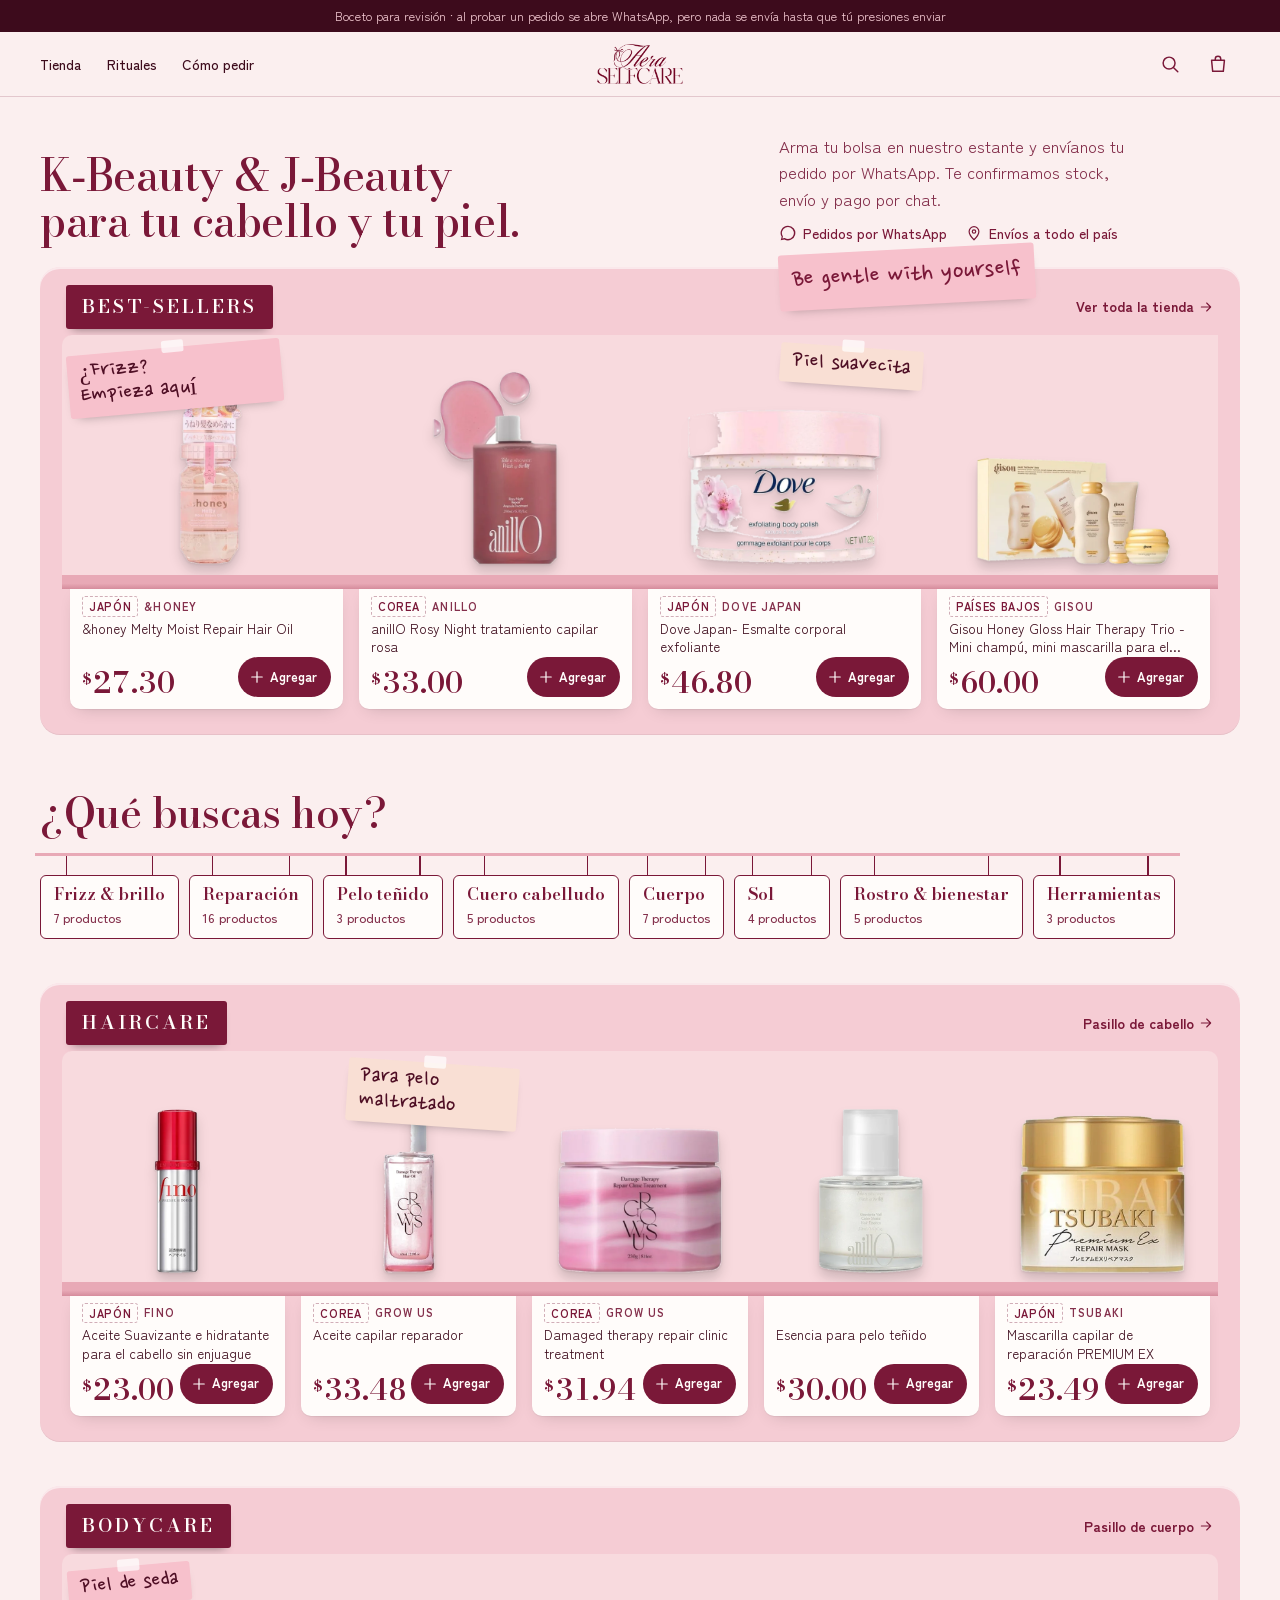
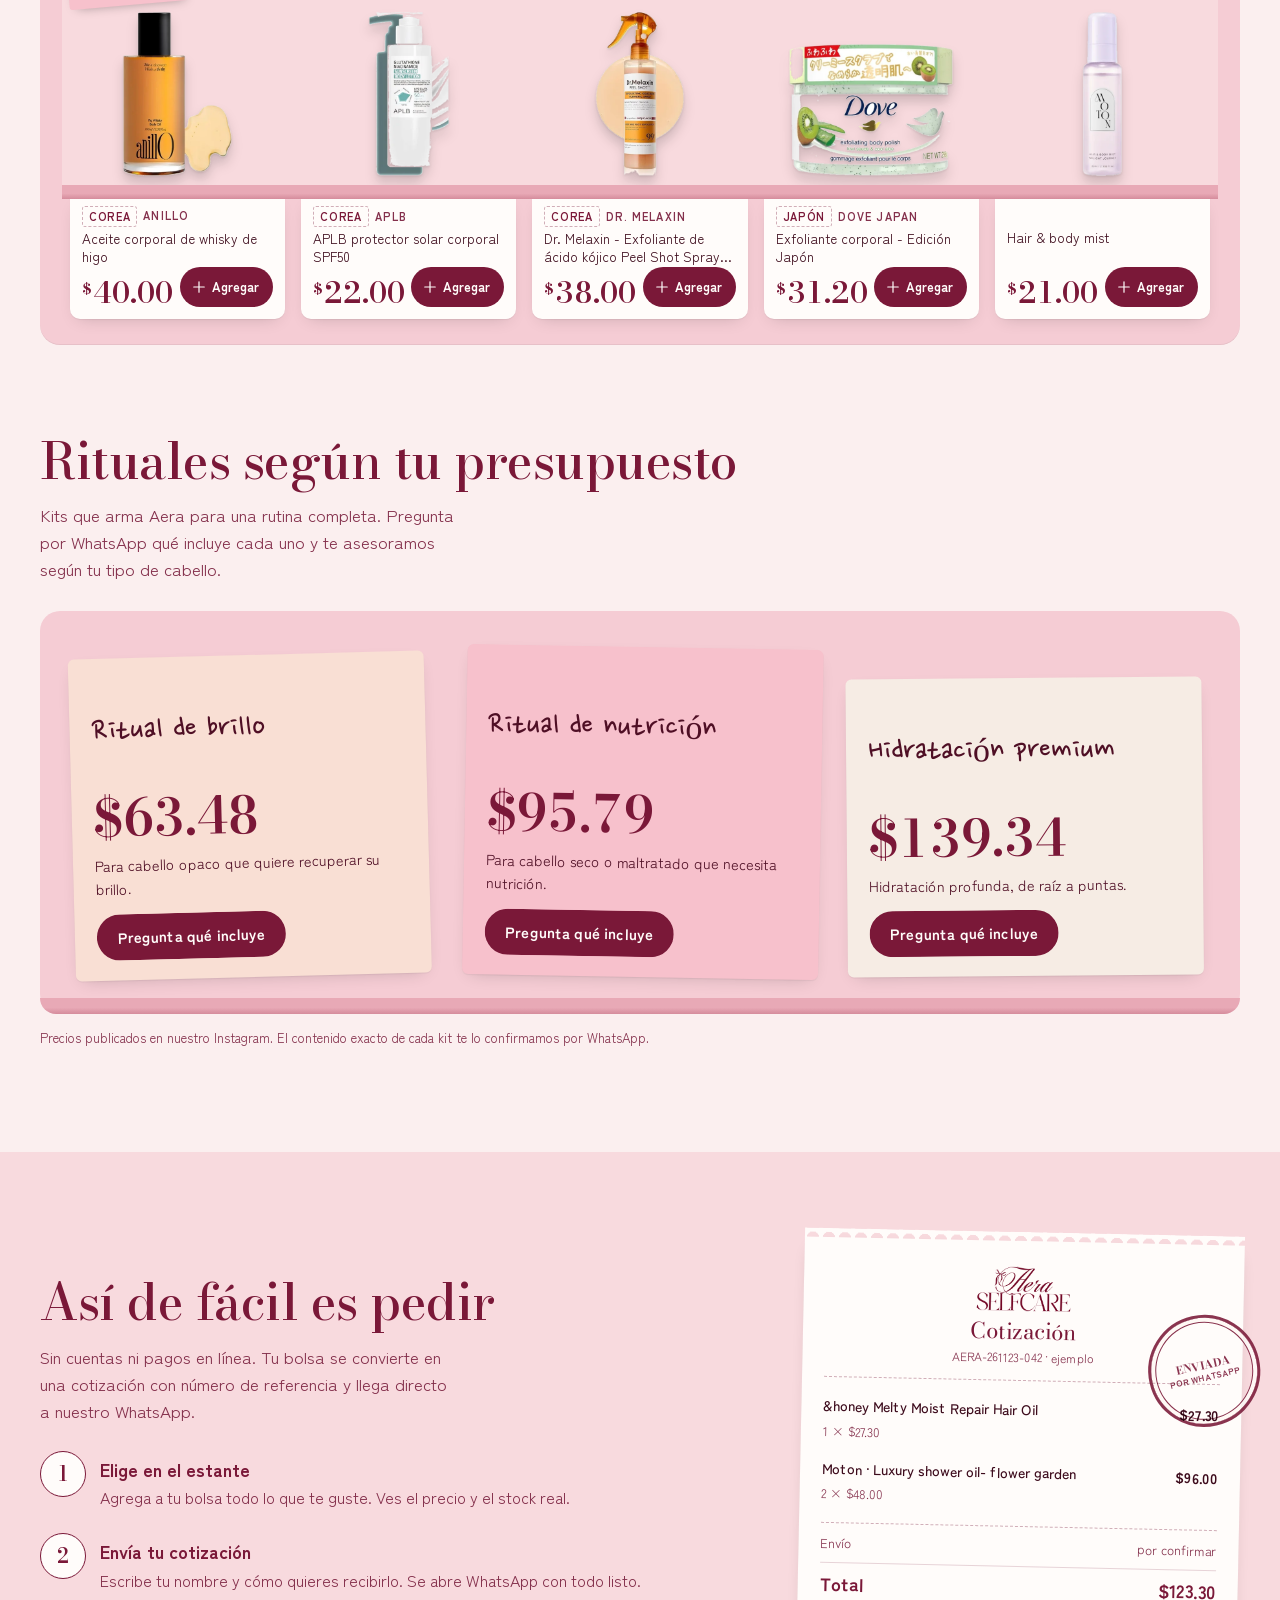
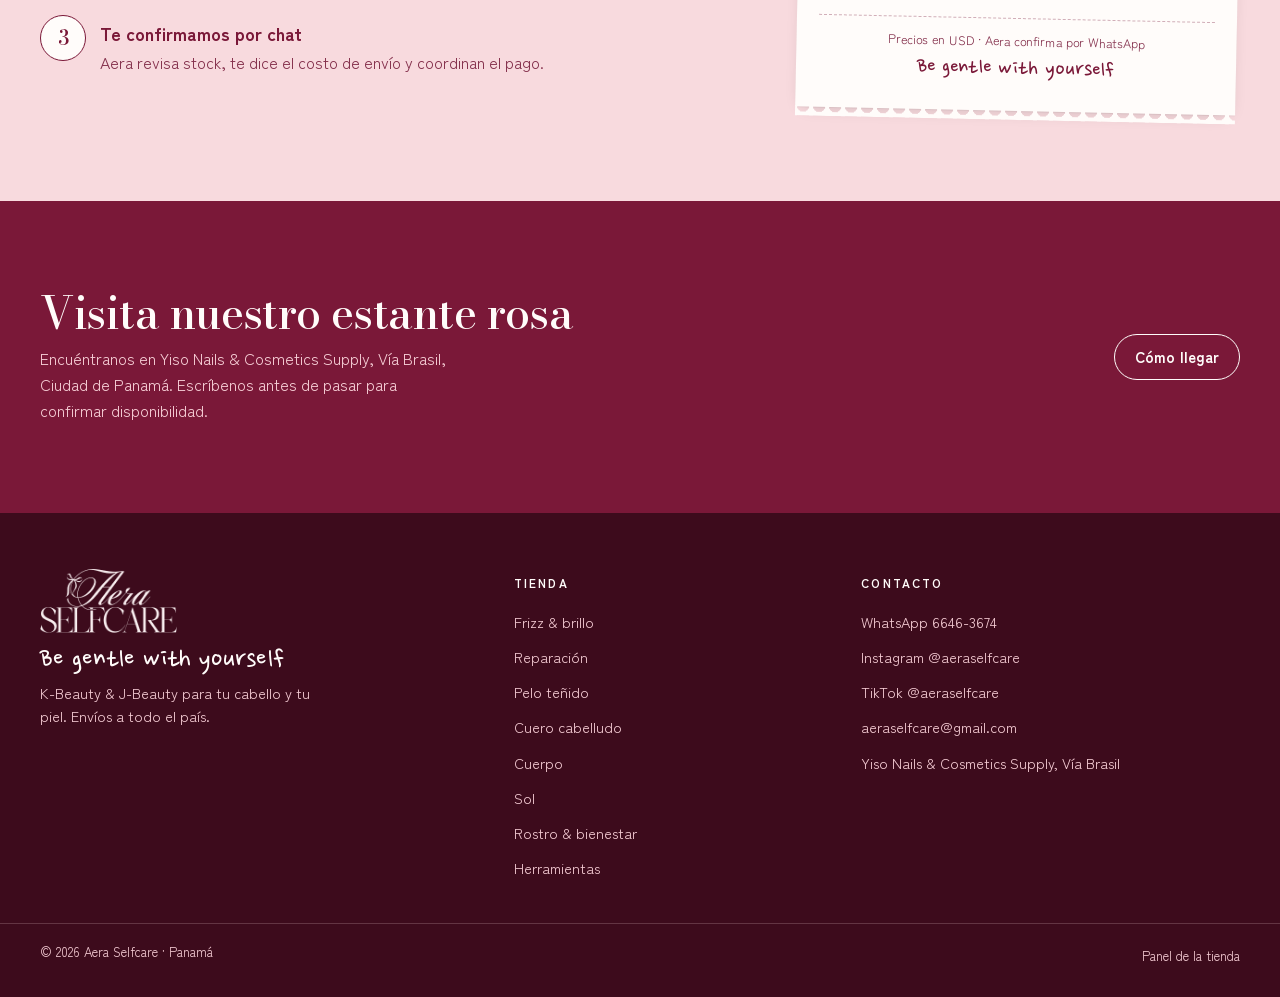
==== commit f04dbf3c: "Transparent WebP product cutouts with cast shadow; phone stamp placement; neutral shadows Co-Authore" ====
--- a/index.html
+++ b/index.html
@@ -9,11 +9,11 @@
   <meta name="robots" content="noindex">
   <link rel="icon" href="assets/img/logo-plum.png">
   <link rel="preload" href="assets/fonts/bodoni-moda-latin.woff2" as="font" type="font/woff2" crossorigin>
-  <link rel="stylesheet" href="assets/css/base.css?v=8">
-  <link rel="stylesheet" href="assets/css/store.css?v=8">
-  <script src="assets/js/catalog.js?v=8" defer></script>
-  <script src="assets/js/aera.js?v=8" defer></script>
-  <script src="assets/js/store.js?v=8" defer></script>
+  <link rel="stylesheet" href="assets/css/base.css?v=9">
+  <link rel="stylesheet" href="assets/css/store.css?v=9">
+  <script src="assets/js/catalog.js?v=9" defer></script>
+  <script src="assets/js/aera.js?v=9" defer></script>
+  <script src="assets/js/store.js?v=9" defer></script>
 </head>
 <body data-page="home">
   <p class="demo-note">Boceto para revisión<span class="long"> · al probar un pedido se abre WhatsApp, pero nada se envía hasta que tú presiones enviar</span></p>
--- a/assets/css/base.css
+++ b/assets/css/base.css
@@ -1,227 +1,227 @@
-/* Aera Selfcare — shared foundation (store + owner panel) */
-
-@font-face { font-family: "Bodoni Moda"; font-style: normal; font-weight: 400 700; font-display: swap;
-  src: url("../fonts/bodoni-moda-latin.woff2") format("woff2");
-  unicode-range: U+0000-00FF, U+0131, U+0152-0153, U+02BB-02BC, U+02C6, U+02DA, U+02DC, U+0304, U+0308, U+0329, U+2000-206F, U+20AC, U+2122, U+2191, U+2193, U+2212, U+2215, U+FEFF, U+FFFD; }
-@font-face { font-family: "Bodoni Moda"; font-style: normal; font-weight: 400 700; font-display: swap;
-  src: url("../fonts/bodoni-moda-latin-ext.woff2") format("woff2");
-  unicode-range: U+0100-02BA, U+02BD-02C5, U+02C7-02CC, U+02CE-02D7, U+02DD-02FF, U+1E00-1E9F, U+2020, U+20A0-20AB, U+20AD-20C4, U+2113, U+A720-A7FF; }
-@font-face { font-family: "Zen Kaku Gothic New"; font-weight: 400; font-display: swap;
-  src: url("../fonts/zen-kaku-gothic-new-400-latin.woff2") format("woff2"); unicode-range: U+0000-00FF, U+0131, U+0152-0153, U+2000-206F, U+20AC, U+2122, U+2212; }
-@font-face { font-family: "Zen Kaku Gothic New"; font-weight: 400; font-display: swap;
-  src: url("../fonts/zen-kaku-gothic-new-400-latin-ext.woff2") format("woff2"); unicode-range: U+0100-02BA, U+1E00-1E9F, U+A720-A7FF; }
-@font-face { font-family: "Zen Kaku Gothic New"; font-weight: 500; font-display: swap;
-  src: url("../fonts/zen-kaku-gothic-new-500-latin.woff2") format("woff2"); unicode-range: U+0000-00FF, U+0131, U+0152-0153, U+2000-206F, U+20AC, U+2122, U+2212; }
-@font-face { font-family: "Zen Kaku Gothic New"; font-weight: 500; font-display: swap;
-  src: url("../fonts/zen-kaku-gothic-new-500-latin-ext.woff2") format("woff2"); unicode-range: U+0100-02BA, U+1E00-1E9F, U+A720-A7FF; }
-@font-face { font-family: "Zen Kaku Gothic New"; font-weight: 700; font-display: swap;
-  src: url("../fonts/zen-kaku-gothic-new-700-latin.woff2") format("woff2"); unicode-range: U+0000-00FF, U+0131, U+0152-0153, U+2000-206F, U+20AC, U+2122, U+2212; }
-@font-face { font-family: "Zen Kaku Gothic New"; font-weight: 700; font-display: swap;
-  src: url("../fonts/zen-kaku-gothic-new-700-latin-ext.woff2") format("woff2"); unicode-range: U+0100-02BA, U+1E00-1E9F, U+A720-A7FF; }
-@font-face { font-family: "Nanum Pen Script"; font-weight: 400; font-display: swap;
-  src: url("../fonts/nanum-pen-script-400-latin.woff2") format("woff2"); }
-
-:root {
-  /* Ground + shelf lacquer (client moodboard) */
-  --ground: #fbefef;
-  --shelf: #f5ccd4;
-  --shelf-back: #f8dade;
-  --ledge: #e8a9b6;
-  --ledge-shade: #d58c9c;
-  --candy: #f7c1cc;
-  --peach: #f9dfd4;
-  --cream: #f6ece4;
-  --paper: #fffcfa;
-  /* Plum family (logo) — text tints, never grey */
-  --plum: #7a1838;
-  --plum-deep: #4f0f25;
-  --plum-ink: #3d0b1c;
-  --plum-soft: #84304c;       /* secondary text: ≥4.5:1 on --ground, --shelf, --paper */
-  --line: rgba(122, 24, 56, .18);
-  --line-strong: rgba(122, 24, 56, .34);
-  --ok: #2f6b48;
-  --warn: #8a4b00;
-  --danger: #a3123a;
-
-  --f-sign: "Bodoni Moda", "Didot", "Bodoni 72", serif;
-  --f-ui: "Zen Kaku Gothic New", "Hiragino Kaku Gothic ProN", "Segoe UI", sans-serif;
-  --f-hand: "Nanum Pen Script", "Segoe Print", cursive;
-
-  --ease-out: cubic-bezier(0.23, 1, 0.32, 1);
-  --ease-in-out: cubic-bezier(0.77, 0, 0.175, 1);
-  --ease-drawer: cubic-bezier(0.32, 0.72, 0, 1);
-
-  --r-sm: 6px;
-  --r-md: 12px;
-  --r-lg: 20px;
-  --gutter: clamp(16px, 4vw, 40px);
-  --maxw: 1280px;
-  --shadow-card: 0 1px 1px rgba(0, 0, 0, .05), 0 6px 18px -8px rgba(0, 0, 0, .2);
-}
-
-*, *::before, *::after { box-sizing: border-box; }
-html { -webkit-text-size-adjust: 100%; scroll-padding-top: 88px; }
-body {
-  margin: 0; background: var(--ground); color: var(--plum-ink);
-  font-family: var(--f-ui); font-size: 16px; line-height: 1.6; -webkit-font-smoothing: antialiased;
-  -webkit-tap-highlight-color: transparent; overflow-x: hidden;
-}
-img { display: block; max-width: 100%; }
-a { color: inherit; text-underline-offset: 3px; text-decoration-thickness: 1px; }
-button, input, select, textarea { font: inherit; color: inherit; }
-button { cursor: pointer; }
-::selection { background: var(--plum); color: var(--paper); }
-:focus-visible { outline: 2px solid var(--plum); outline-offset: 3px; border-radius: 4px; }
-input, textarea { caret-color: var(--plum); }
-html { scrollbar-color: var(--ledge) transparent; }
-.num { font-variant-numeric: tabular-nums lining-nums; }
-.visually-hidden { position: absolute !important; width: 1px; height: 1px; overflow: hidden; clip: rect(0 0 0 0); white-space: nowrap; }
-.wrap { max-width: var(--maxw); margin: 0 auto; padding: 0 var(--gutter); }
-
-/* ---------- Buttons ---------- */
-.btn {
-  display: inline-flex; align-items: center; justify-content: center; gap: .55em; min-height: 46px; padding: 0 1.3em;
-  border: 1px solid transparent; border-radius: 999px; font-weight: 700; font-size: 15px; letter-spacing: .01em;
-  text-decoration: none; transition: transform 160ms var(--ease-out), background-color 200ms ease, color 200ms ease, border-color 200ms ease;
-  user-select: none;
-}
-.btn:active { transform: scale(0.97); }
-.btn svg { width: 18px; height: 18px; flex: none; }
-.btn-primary { background: var(--plum); color: var(--paper); }
-.btn-line { border-color: var(--plum); color: var(--plum); background: transparent; }
-.btn-quiet { color: var(--plum); background: transparent; padding: 0 .4em; min-height: 44px; }
-.btn[disabled], .btn[aria-disabled="true"] { background: #e9d3d8; color: #6e4a55; border-color: transparent; cursor: not-allowed; transform: none; }
-@media (hover: hover) and (pointer: fine) {
-  .btn-primary:hover { background: var(--plum-deep); }
-  .btn-line:hover { background: var(--plum); color: var(--paper); }
-  .btn-quiet:hover { text-decoration: underline; }
-}
-
-.icon-btn {
-  width: 44px; height: 44px; display: grid; place-items: center; border-radius: 50%; border: 0; background: transparent; color: var(--plum);
-  position: relative; text-decoration: none; transition: background-color 160ms ease, transform 160ms var(--ease-out);
-}
-.icon-btn:active { transform: scale(0.94); }
-.icon-btn svg { width: 22px; height: 22px; }
-@media (hover: hover) and (pointer: fine) { .icon-btn:hover { background: var(--shelf-back); } }
-
-/* ---------- Header ---------- */
-.site-header { position: sticky; top: 0; z-index: 30; background: color-mix(in srgb, var(--ground) 92%, transparent); backdrop-filter: saturate(1.2) blur(8px); border-bottom: 1px solid var(--line); }
-.site-header .bar { display: grid; grid-template-columns: 1fr auto 1fr; align-items: center; height: 64px; }
-.site-header .brand { justify-self: center; display: block; }
-.site-header .brand img { height: 40px; width: auto; }
-.site-header nav { display: flex; gap: 1.6rem; font-size: 14px; font-weight: 500; }
-.site-header nav a { text-decoration: none; padding: 10px 0; }
-.site-header nav a[aria-current="page"] { text-decoration: underline; text-decoration-color: var(--ledge-shade); text-decoration-thickness: 2px; text-underline-offset: 6px; }
-.site-header .actions { justify-self: end; display: flex; align-items: center; gap: 4px; }
-.bag-count {
-  position: absolute; top: 4px; right: 2px; min-width: 19px; height: 19px; padding: 0 5px; border-radius: 10px;
-  background: var(--plum); color: var(--paper); font-size: 11px; font-weight: 700; display: grid; place-items: center;
-  font-variant-numeric: tabular-nums; transition: transform 200ms var(--ease-out);
-}
-.bag-count[data-empty="true"] { display: none; }
-.bag-count.bump { transform: scale(1.25); }
-.menu-btn { display: none; }
-.site-header .mobile-nav { display: none; }
-
-@media (max-width: 820px) {
-  .site-header nav.primary { display: none; }
-  .menu-btn { display: grid; }
-  .site-header .brand img { height: 34px; }
-  .site-header .mobile-nav {
-    display: block; position: fixed; inset: 64px 0 auto 0; z-index: 29; background: var(--ground); border-bottom: 1px solid var(--line);
-    padding: 8px var(--gutter) 18px; transform: translateY(-8px); opacity: 0; visibility: hidden;
-    transition: transform 220ms var(--ease-out), opacity 180ms ease, visibility 0s 220ms;
-  }
-  .site-header .mobile-nav.open { transform: none; opacity: 1; visibility: visible; transition-delay: 0s; }
-  .site-header .mobile-nav a { display: block; padding: 14px 0; border-bottom: 1px solid var(--line); text-decoration: none; font-weight: 500; font-size: 17px; }
-}
-
-/* ---------- Origin ticket ---------- */
-.ticket {
-  display: inline-flex; align-items: center; gap: 4px; font-size: 11px; font-weight: 700; letter-spacing: .06em; text-transform: uppercase;
-  color: var(--plum); border: 1px dashed var(--line-strong); border-radius: 3px; padding: 1px 6px; background: var(--paper); line-height: 1.5;
-}
-
-/* ---------- Receipt (bag, cotización, confirmation, panel) ---------- */
-.receipt {
-  position: relative; background: var(--paper); color: var(--plum-ink); padding: 26px 22px 30px; max-width: 440px; width: 100%;
-  font-size: 14px; box-shadow: var(--shadow-card);
-  --tear: radial-gradient(circle at 8px -2px, transparent 7px, var(--paper) 7.5px);
-}
-.receipt::before, .receipt::after {
-  content: ""; position: absolute; left: 0; right: 0; height: 10px; background-size: 16px 10px; background-repeat: repeat-x;
-}
-.receipt::before { top: -9px; background-image: radial-gradient(circle at 8px 0, transparent 6px, var(--paper) 6.5px); transform: scaleY(-1); }
-.receipt::after { bottom: -9px; background-image: radial-gradient(circle at 8px 0, transparent 6px, var(--paper) 6.5px); }
-.receipt-head { text-align: center; padding-bottom: 14px; border-bottom: 1px dashed var(--line-strong); }
-.receipt-head img { height: 44px; width: auto; margin: 0 auto 8px; }
-.receipt-head .kind { font-family: var(--f-sign); font-size: 22px; color: var(--plum); line-height: 1.1; }
-.receipt-head .meta { font-size: 12px; color: var(--plum-soft); margin-top: 4px; }
-.receipt-lines { list-style: none; margin: 0; padding: 10px 0; border-bottom: 1px dashed var(--line-strong); }
-.receipt-line { display: grid; grid-template-columns: 1fr auto; gap: 2px 12px; padding: 9px 0; }
-.receipt-line .nm { font-weight: 500; line-height: 1.35; }
-.receipt-line .sub { grid-column: 1; font-size: 12.5px; color: var(--plum-soft); }
-.receipt-line .amt { grid-row: 1; grid-column: 2; text-align: right; font-weight: 700; font-variant-numeric: tabular-nums; }
-.receipt-sum { padding-top: 10px; display: grid; gap: 4px; }
-.receipt-sum div { display: flex; justify-content: space-between; gap: 12px; font-variant-numeric: tabular-nums; }
-.receipt-sum .total { font-size: 18px; font-weight: 700; color: var(--plum); padding-top: 6px; border-top: 1px solid var(--line); margin-top: 4px; }
-.receipt-sum .muted { color: var(--plum-soft); font-size: 13px; }
-.receipt-foot { margin-top: 16px; padding-top: 12px; border-top: 1px dashed var(--line-strong); font-size: 12.5px; color: var(--plum-soft); text-align: center; }
-.receipt-foot .hand { font-family: var(--f-hand); font-size: 24px; color: var(--plum); line-height: 1; display: block; margin-top: 6px; }
-.receipt dl { display: grid; grid-template-columns: auto 1fr; gap: 4px 12px; margin: 12px 0 0; font-size: 13px; }
-.receipt dt { color: var(--plum-soft); }
-.receipt dd { margin: 0; font-weight: 500; }
-
-/* Hanko-style stamp */
-.stamp {
-  position: absolute; width: 112px; height: 112px; border-radius: 50%; border: 3px solid var(--plum); color: var(--plum);
-  display: grid; place-items: center; text-align: center; font-family: var(--f-sign); font-weight: 700; font-size: 11px; letter-spacing: .02em; padding: 0 14px;
-  text-transform: uppercase; line-height: 1.15; transform: rotate(-14deg); opacity: .88; mix-blend-mode: multiply;
-  box-shadow: inset 0 0 0 4px var(--paper), inset 0 0 0 5px var(--plum);
-}
-.stamp small { display: block; font-family: var(--f-ui); font-size: 8.5px; letter-spacing: .04em; font-weight: 700; margin-top: 2px; }
-
-/* ---------- Form controls ---------- */
-.field { display: grid; gap: 6px; }
-.field label, .field legend { font-size: 14px; font-weight: 700; color: var(--plum-ink); }
-.field .hint { font-size: 13px; color: var(--plum-soft); }
-.input, .select, .textarea {
-  width: 100%; min-height: 48px; border: 1px solid var(--line-strong); border-radius: var(--r-md); background: var(--paper);
-  padding: 10px 14px; font-size: 16px; transition: border-color 160ms ease, box-shadow 160ms ease;
-}
-.textarea { min-height: 88px; resize: vertical; }
-.input::placeholder, .textarea::placeholder { color: #8a5a69; }
-.input:focus, .select:focus, .textarea:focus { outline: none; border-color: var(--plum); box-shadow: 0 0 0 3px rgba(122, 24, 56, .16); }
-.field[data-invalid="true"] .input, .field[data-invalid="true"] .select { border-color: var(--danger); }
-.field .error { font-size: 13px; color: var(--danger); font-weight: 500; display: none; }
-.field[data-invalid="true"] .error { display: block; }
-.choice { display: flex; gap: 10px; align-items: flex-start; padding: 12px 14px; border: 1px solid var(--line-strong); border-radius: var(--r-md); background: var(--paper); cursor: pointer; transition: border-color 160ms ease, background-color 160ms ease; }
-.choice input { accent-color: var(--plum); width: 18px; height: 18px; margin: 3px 0 0; flex: none; }
-.choice:has(input:checked) { border-color: var(--plum); background: #fff3f5; }
-.choice strong { display: block; font-size: 15px; }
-.choice span { font-size: 13px; color: var(--plum-soft); }
-.stepper { display: inline-flex; align-items: center; border: 1px solid var(--line-strong); border-radius: 999px; background: var(--paper); }
-.stepper button { width: 40px; height: 40px; border: 0; background: none; color: var(--plum); font-size: 18px; font-weight: 700; border-radius: 50%; transition: transform 120ms var(--ease-out); }
-.stepper button:active { transform: scale(0.9); }
-.stepper button[disabled] { color: #c9a6b0; cursor: not-allowed; }
-.stepper button svg { width: 16px; height: 16px; display: block; margin: auto; }
-.stepper output { min-width: 2ch; text-align: center; font-weight: 700; font-variant-numeric: tabular-nums; }
-
-/* ---------- Toast ---------- */
-.toast {
-  position: fixed; left: 50%; bottom: max(20px, env(safe-area-inset-bottom)); z-index: 90; translate: -50% 0;
-  display: flex; align-items: center; gap: 12px; max-width: calc(100% - 32px); padding: 10px 10px 10px 18px; border-radius: 999px;
-  background: var(--plum-ink); color: var(--paper); font-size: 14px; box-shadow: 0 10px 24px -10px rgba(0, 0, 0, .3);
-  transform: translateY(calc(100% + 40px)); opacity: 0; transition: transform 400ms ease, opacity 300ms ease;
-}
-.toast.show { transform: none; opacity: 1; }
-.toast a { color: var(--paper); font-weight: 700; background: rgba(255,255,255,.14); border-radius: 999px; padding: 6px 12px; text-decoration: none; white-space: nowrap; }
-
-/* ---------- Demo banner ---------- */
-.demo-note { margin: 0; background: var(--plum-ink); color: var(--shelf); font-size: 12.5px; text-align: center; padding: 6px var(--gutter); }
-.demo-note a { color: var(--paper); font-weight: 700; }
-
-@media (prefers-reduced-motion: reduce) {
-  *, *::before, *::after { transition-duration: 0.01ms !important; animation-duration: 0.01ms !important; scroll-behavior: auto !important; }
-}
+/* Aera Selfcare — shared foundation (store + owner panel) */
+
+@font-face { font-family: "Bodoni Moda"; font-style: normal; font-weight: 400 700; font-display: swap;
+  src: url("../fonts/bodoni-moda-latin.woff2") format("woff2");
+  unicode-range: U+0000-00FF, U+0131, U+0152-0153, U+02BB-02BC, U+02C6, U+02DA, U+02DC, U+0304, U+0308, U+0329, U+2000-206F, U+20AC, U+2122, U+2191, U+2193, U+2212, U+2215, U+FEFF, U+FFFD; }
+@font-face { font-family: "Bodoni Moda"; font-style: normal; font-weight: 400 700; font-display: swap;
+  src: url("../fonts/bodoni-moda-latin-ext.woff2") format("woff2");
+  unicode-range: U+0100-02BA, U+02BD-02C5, U+02C7-02CC, U+02CE-02D7, U+02DD-02FF, U+1E00-1E9F, U+2020, U+20A0-20AB, U+20AD-20C4, U+2113, U+A720-A7FF; }
+@font-face { font-family: "Zen Kaku Gothic New"; font-weight: 400; font-display: swap;
+  src: url("../fonts/zen-kaku-gothic-new-400-latin.woff2") format("woff2"); unicode-range: U+0000-00FF, U+0131, U+0152-0153, U+2000-206F, U+20AC, U+2122, U+2212; }
+@font-face { font-family: "Zen Kaku Gothic New"; font-weight: 400; font-display: swap;
+  src: url("../fonts/zen-kaku-gothic-new-400-latin-ext.woff2") format("woff2"); unicode-range: U+0100-02BA, U+1E00-1E9F, U+A720-A7FF; }
+@font-face { font-family: "Zen Kaku Gothic New"; font-weight: 500; font-display: swap;
+  src: url("../fonts/zen-kaku-gothic-new-500-latin.woff2") format("woff2"); unicode-range: U+0000-00FF, U+0131, U+0152-0153, U+2000-206F, U+20AC, U+2122, U+2212; }
+@font-face { font-family: "Zen Kaku Gothic New"; font-weight: 500; font-display: swap;
+  src: url("../fonts/zen-kaku-gothic-new-500-latin-ext.woff2") format("woff2"); unicode-range: U+0100-02BA, U+1E00-1E9F, U+A720-A7FF; }
+@font-face { font-family: "Zen Kaku Gothic New"; font-weight: 700; font-display: swap;
+  src: url("../fonts/zen-kaku-gothic-new-700-latin.woff2") format("woff2"); unicode-range: U+0000-00FF, U+0131, U+0152-0153, U+2000-206F, U+20AC, U+2122, U+2212; }
+@font-face { font-family: "Zen Kaku Gothic New"; font-weight: 700; font-display: swap;
+  src: url("../fonts/zen-kaku-gothic-new-700-latin-ext.woff2") format("woff2"); unicode-range: U+0100-02BA, U+1E00-1E9F, U+A720-A7FF; }
+@font-face { font-family: "Nanum Pen Script"; font-weight: 400; font-display: swap;
+  src: url("../fonts/nanum-pen-script-400-latin.woff2") format("woff2"); }
+
+:root {
+  /* Ground + shelf lacquer (client moodboard) */
+  --ground: #fbefef;
+  --shelf: #f5ccd4;
+  --shelf-back: #f8dade;
+  --ledge: #e8a9b6;
+  --ledge-shade: #d58c9c;
+  --candy: #f7c1cc;
+  --peach: #f9dfd4;
+  --cream: #f6ece4;
+  --paper: #fffcfa;
+  /* Plum family (logo) — text tints, never grey */
+  --plum: #7a1838;
+  --plum-deep: #4f0f25;
+  --plum-ink: #3d0b1c;
+  --plum-soft: #84304c;       /* secondary text: ≥4.5:1 on --ground, --shelf, --paper */
+  --line: rgba(122, 24, 56, .18);
+  --line-strong: rgba(122, 24, 56, .34);
+  --ok: #2f6b48;
+  --warn: #8a4b00;
+  --danger: #a3123a;
+
+  --f-sign: "Bodoni Moda", "Didot", "Bodoni 72", serif;
+  --f-ui: "Zen Kaku Gothic New", "Hiragino Kaku Gothic ProN", "Segoe UI", sans-serif;
+  --f-hand: "Nanum Pen Script", "Segoe Print", cursive;
+
+  --ease-out: cubic-bezier(0.23, 1, 0.32, 1);
+  --ease-in-out: cubic-bezier(0.77, 0, 0.175, 1);
+  --ease-drawer: cubic-bezier(0.32, 0.72, 0, 1);
+
+  --r-sm: 6px;
+  --r-md: 12px;
+  --r-lg: 20px;
+  --gutter: clamp(16px, 4vw, 40px);
+  --maxw: 1280px;
+  --shadow-card: 0 1px 1px rgba(0, 0, 0, .05), 0 6px 18px -8px rgba(0, 0, 0, .2);
+}
+
+*, *::before, *::after { box-sizing: border-box; }
+html { -webkit-text-size-adjust: 100%; scroll-padding-top: 88px; }
+body {
+  margin: 0; background: var(--ground); color: var(--plum-ink);
+  font-family: var(--f-ui); font-size: 16px; line-height: 1.6; -webkit-font-smoothing: antialiased;
+  -webkit-tap-highlight-color: transparent; overflow-x: hidden;
+}
+img { display: block; max-width: 100%; }
+a { color: inherit; text-underline-offset: 3px; text-decoration-thickness: 1px; }
+button, input, select, textarea { font: inherit; color: inherit; }
+button { cursor: pointer; }
+::selection { background: var(--plum); color: var(--paper); }
+:focus-visible { outline: 2px solid var(--plum); outline-offset: 3px; border-radius: 4px; }
+input, textarea { caret-color: var(--plum); }
+html { scrollbar-color: var(--ledge) transparent; }
+.num { font-variant-numeric: tabular-nums lining-nums; }
+.visually-hidden { position: absolute !important; width: 1px; height: 1px; overflow: hidden; clip: rect(0 0 0 0); white-space: nowrap; }
+.wrap { max-width: var(--maxw); margin: 0 auto; padding: 0 var(--gutter); }
+
+/* ---------- Buttons ---------- */
+.btn {
+  display: inline-flex; align-items: center; justify-content: center; gap: .55em; min-height: 46px; padding: 0 1.3em;
+  border: 1px solid transparent; border-radius: 999px; font-weight: 700; font-size: 15px; letter-spacing: .01em;
+  text-decoration: none; transition: transform 160ms var(--ease-out), background-color 200ms ease, color 200ms ease, border-color 200ms ease;
+  user-select: none;
+}
+.btn:active { transform: scale(0.97); }
+.btn svg { width: 18px; height: 18px; flex: none; }
+.btn-primary { background: var(--plum); color: var(--paper); }
+.btn-line { border-color: var(--plum); color: var(--plum); background: transparent; }
+.btn-quiet { color: var(--plum); background: transparent; padding: 0 .4em; min-height: 44px; }
+.btn[disabled], .btn[aria-disabled="true"] { background: #e9d3d8; color: #6e4a55; border-color: transparent; cursor: not-allowed; transform: none; }
+@media (hover: hover) and (pointer: fine) {
+  .btn-primary:hover { background: var(--plum-deep); }
+  .btn-line:hover { background: var(--plum); color: var(--paper); }
+  .btn-quiet:hover { text-decoration: underline; }
+}
+
+.icon-btn {
+  width: 44px; height: 44px; display: grid; place-items: center; border-radius: 50%; border: 0; background: transparent; color: var(--plum);
+  position: relative; text-decoration: none; transition: background-color 160ms ease, transform 160ms var(--ease-out);
+}
+.icon-btn:active { transform: scale(0.94); }
+.icon-btn svg { width: 22px; height: 22px; }
+@media (hover: hover) and (pointer: fine) { .icon-btn:hover { background: var(--shelf-back); } }
+
+/* ---------- Header ---------- */
+.site-header { position: sticky; top: 0; z-index: 30; background: color-mix(in srgb, var(--ground) 92%, transparent); backdrop-filter: saturate(1.2) blur(8px); border-bottom: 1px solid var(--line); }
+.site-header .bar { display: grid; grid-template-columns: 1fr auto 1fr; align-items: center; height: 64px; }
+.site-header .brand { justify-self: center; display: block; }
+.site-header .brand img { height: 40px; width: auto; }
+.site-header nav { display: flex; gap: 1.6rem; font-size: 14px; font-weight: 500; }
+.site-header nav a { text-decoration: none; padding: 10px 0; }
+.site-header nav a[aria-current="page"] { text-decoration: underline; text-decoration-color: var(--ledge-shade); text-decoration-thickness: 2px; text-underline-offset: 6px; }
+.site-header .actions { justify-self: end; display: flex; align-items: center; gap: 4px; }
+.bag-count {
+  position: absolute; top: 4px; right: 2px; min-width: 19px; height: 19px; padding: 0 5px; border-radius: 10px;
+  background: var(--plum); color: var(--paper); font-size: 11px; font-weight: 700; display: grid; place-items: center;
+  font-variant-numeric: tabular-nums; transition: transform 200ms var(--ease-out);
+}
+.bag-count[data-empty="true"] { display: none; }
+.bag-count.bump { transform: scale(1.25); }
+.menu-btn { display: none; }
+.site-header .mobile-nav { display: none; }
+
+@media (max-width: 820px) {
+  .site-header nav.primary { display: none; }
+  .menu-btn { display: grid; }
+  .site-header .brand img { height: 34px; }
+  .site-header .mobile-nav {
+    display: block; position: fixed; inset: 64px 0 auto 0; z-index: 29; background: var(--ground); border-bottom: 1px solid var(--line);
+    padding: 8px var(--gutter) 18px; transform: translateY(-8px); opacity: 0; visibility: hidden;
+    transition: transform 220ms var(--ease-out), opacity 180ms ease, visibility 0s 220ms;
+  }
+  .site-header .mobile-nav.open { transform: none; opacity: 1; visibility: visible; transition-delay: 0s; }
+  .site-header .mobile-nav a { display: block; padding: 14px 0; border-bottom: 1px solid var(--line); text-decoration: none; font-weight: 500; font-size: 17px; }
+}
+
+/* ---------- Origin ticket ---------- */
+.ticket {
+  display: inline-flex; align-items: center; gap: 4px; font-size: 11px; font-weight: 700; letter-spacing: .06em; text-transform: uppercase;
+  color: var(--plum); border: 1px dashed var(--line-strong); border-radius: 3px; padding: 1px 6px; background: var(--paper); line-height: 1.5;
+}
+
+/* ---------- Receipt (bag, cotización, confirmation, panel) ---------- */
+.receipt {
+  position: relative; background: var(--paper); color: var(--plum-ink); padding: 26px 22px 30px; max-width: 440px; width: 100%;
+  font-size: 14px; box-shadow: var(--shadow-card);
+  --tear: radial-gradient(circle at 8px -2px, transparent 7px, var(--paper) 7.5px);
+}
+.receipt::before, .receipt::after {
+  content: ""; position: absolute; left: 0; right: 0; height: 10px; background-size: 16px 10px; background-repeat: repeat-x;
+}
+.receipt::before { top: -9px; background-image: radial-gradient(circle at 8px 0, transparent 6px, var(--paper) 6.5px); transform: scaleY(-1); }
+.receipt::after { bottom: -9px; background-image: radial-gradient(circle at 8px 0, transparent 6px, var(--paper) 6.5px); }
+.receipt-head { text-align: center; padding-bottom: 14px; border-bottom: 1px dashed var(--line-strong); }
+.receipt-head img { height: 44px; width: auto; margin: 0 auto 8px; }
+.receipt-head .kind { font-family: var(--f-sign); font-size: 22px; color: var(--plum); line-height: 1.1; }
+.receipt-head .meta { font-size: 12px; color: var(--plum-soft); margin-top: 4px; }
+.receipt-lines { list-style: none; margin: 0; padding: 10px 0; border-bottom: 1px dashed var(--line-strong); }
+.receipt-line { display: grid; grid-template-columns: 1fr auto; gap: 2px 12px; padding: 9px 0; }
+.receipt-line .nm { font-weight: 500; line-height: 1.35; }
+.receipt-line .sub { grid-column: 1; font-size: 12.5px; color: var(--plum-soft); }
+.receipt-line .amt { grid-row: 1; grid-column: 2; text-align: right; font-weight: 700; font-variant-numeric: tabular-nums; }
+.receipt-sum { padding-top: 10px; display: grid; gap: 4px; }
+.receipt-sum div { display: flex; justify-content: space-between; gap: 12px; font-variant-numeric: tabular-nums; }
+.receipt-sum .total { font-size: 18px; font-weight: 700; color: var(--plum); padding-top: 6px; border-top: 1px solid var(--line); margin-top: 4px; }
+.receipt-sum .muted { color: var(--plum-soft); font-size: 13px; }
+.receipt-foot { margin-top: 16px; padding-top: 12px; border-top: 1px dashed var(--line-strong); font-size: 12.5px; color: var(--plum-soft); text-align: center; }
+.receipt-foot .hand { font-family: var(--f-hand); font-size: 24px; color: var(--plum); line-height: 1; display: block; margin-top: 6px; }
+.receipt dl { display: grid; grid-template-columns: auto 1fr; gap: 4px 12px; margin: 12px 0 0; font-size: 13px; }
+.receipt dt { color: var(--plum-soft); }
+.receipt dd { margin: 0; font-weight: 500; }
+
+/* Hanko-style stamp */
+.stamp {
+  position: absolute; width: 112px; height: 112px; border-radius: 50%; border: 3px solid var(--plum); color: var(--plum);
+  display: grid; place-items: center; text-align: center; font-family: var(--f-sign); font-weight: 700; font-size: 11px; letter-spacing: .02em; padding: 14px;
+  text-transform: uppercase; line-height: 1.15; transform: rotate(-14deg); opacity: .88; mix-blend-mode: multiply;
+  box-shadow: inset 0 0 0 4px var(--paper), inset 0 0 0 5px var(--plum);
+}
+.stamp small { display: block; font-family: var(--f-ui); font-size: 8.5px; letter-spacing: .04em; font-weight: 700; margin-top: 2px; }
+
+/* ---------- Form controls ---------- */
+.field { display: grid; gap: 6px; }
+.field label, .field legend { font-size: 14px; font-weight: 700; color: var(--plum-ink); }
+.field .hint { font-size: 13px; color: var(--plum-soft); }
+.input, .select, .textarea {
+  width: 100%; min-height: 48px; border: 1px solid var(--line-strong); border-radius: var(--r-md); background: var(--paper);
+  padding: 10px 14px; font-size: 16px; transition: border-color 160ms ease, box-shadow 160ms ease;
+}
+.textarea { min-height: 88px; resize: vertical; }
+.input::placeholder, .textarea::placeholder { color: #8a5a69; }
+.input:focus, .select:focus, .textarea:focus { outline: none; border-color: var(--plum); box-shadow: 0 0 0 3px rgba(122, 24, 56, .16); }
+.field[data-invalid="true"] .input, .field[data-invalid="true"] .select { border-color: var(--danger); }
+.field .error { font-size: 13px; color: var(--danger); font-weight: 500; display: none; }
+.field[data-invalid="true"] .error { display: block; }
+.choice { display: flex; gap: 10px; align-items: flex-start; padding: 12px 14px; border: 1px solid var(--line-strong); border-radius: var(--r-md); background: var(--paper); cursor: pointer; transition: border-color 160ms ease, background-color 160ms ease; }
+.choice input { accent-color: var(--plum); width: 18px; height: 18px; margin: 3px 0 0; flex: none; }
+.choice:has(input:checked) { border-color: var(--plum); background: #fff3f5; }
+.choice strong { display: block; font-size: 15px; }
+.choice span { font-size: 13px; color: var(--plum-soft); }
+.stepper { display: inline-flex; align-items: center; border: 1px solid var(--line-strong); border-radius: 999px; background: var(--paper); }
+.stepper button { width: 40px; height: 40px; border: 0; background: none; color: var(--plum); font-size: 18px; font-weight: 700; border-radius: 50%; transition: transform 120ms var(--ease-out); }
+.stepper button:active { transform: scale(0.9); }
+.stepper button[disabled] { color: #c9a6b0; cursor: not-allowed; }
+.stepper button svg { width: 16px; height: 16px; display: block; margin: auto; }
+.stepper output { min-width: 2ch; text-align: center; font-weight: 700; font-variant-numeric: tabular-nums; }
+
+/* ---------- Toast ---------- */
+.toast {
+  position: fixed; left: 50%; bottom: max(20px, env(safe-area-inset-bottom)); z-index: 90; translate: -50% 0;
+  display: flex; align-items: center; gap: 12px; max-width: calc(100% - 32px); padding: 10px 10px 10px 18px; border-radius: 999px;
+  background: var(--plum-ink); color: var(--paper); font-size: 14px; box-shadow: 0 10px 24px -10px rgba(0, 0, 0, .3);
+  transform: translateY(calc(100% + 40px)); opacity: 0; transition: transform 400ms ease, opacity 300ms ease;
+}
+.toast.show { transform: none; opacity: 1; }
+.toast a { color: var(--paper); font-weight: 700; background: rgba(255,255,255,.14); border-radius: 999px; padding: 6px 12px; text-decoration: none; white-space: nowrap; }
+
+/* ---------- Demo banner ---------- */
+.demo-note { margin: 0; background: var(--plum-ink); color: var(--shelf); font-size: 12.5px; text-align: center; padding: 6px var(--gutter); }
+.demo-note a { color: var(--paper); font-weight: 700; }
+
+@media (prefers-reduced-motion: reduce) {
+  *, *::before, *::after { transition-duration: 0.01ms !important; animation-duration: 0.01ms !important; scroll-behavior: auto !important; }
+}
--- a/assets/css/store.css
+++ b/assets/css/store.css
@@ -20,7 +20,7 @@
 /* ---------- The shelf ---------- */
 .shelf {
   position: relative; background: var(--shelf); border-radius: var(--r-lg); padding: 0 clamp(10px, 2vw, 22px) clamp(18px, 2.4vw, 26px);
-  box-shadow: inset 0 2px 0 rgba(255, 255, 255, .55), inset 0 -1px 0 rgba(79, 15, 37, .08);
+  box-shadow: inset 0 2px 0 rgba(255, 255, 255, .55), inset 0 -1px 0 rgba(0, 0, 0, .06);
 }
 .shelf + .shelf { margin-top: clamp(28px, 4vw, 44px); }
 .shelf-head { display: flex; align-items: flex-end; justify-content: space-between; gap: 12px; padding: 18px 4px 6px; }
@@ -40,10 +40,10 @@
 .stand { position: relative; display: block; aspect-ratio: 1; overflow: hidden; padding: 12px 8% 0; text-decoration: none; background: var(--shelf-back); }
 .facing:first-child .stand { border-top-left-radius: 10px; }
 .facing:last-child .stand { border-top-right-radius: 10px; }
-.stand img { width: 100%; height: 100%; object-fit: contain; object-position: center bottom; mix-blend-mode: multiply; filter: brightness(1.06) contrast(1.04);
+.stand img { width: 100%; height: 100%; object-fit: contain; object-position: center bottom; filter: drop-shadow(0 8px 6px rgba(0, 0, 0, .14)) drop-shadow(0 1px 1px rgba(0, 0, 0, .12));
   transform-origin: 50% 100%; transition: transform 260ms var(--ease-out); }
 @media (hover: hover) and (pointer: fine) { .stand:hover img { transform: translateY(-4px); } }
-.lip { height: 14px; background: linear-gradient(180deg, var(--ledge) 0 60%, var(--ledge-shade)); box-shadow: 0 10px 14px -10px rgba(79, 15, 37, .55); position: relative; z-index: 1; }
+.lip { height: 14px; background: linear-gradient(180deg, var(--ledge) 0 60%, var(--ledge-shade)); box-shadow: 0 10px 14px -10px rgba(0, 0, 0, .4); position: relative; z-index: 1; }
 
 .price-card {
   position: relative; margin: -3px 8px 0; background: var(--paper); border-radius: 0 0 10px 10px; padding: 10px 12px 12px;
@@ -70,7 +70,7 @@
 .talker {
   position: absolute; z-index: 2; top: 12px; left: 6px; max-width: 74%; padding: 6px 12px 9px; border-radius: 3px;
   background: var(--candy); color: var(--plum-deep); font-family: var(--f-hand); font-size: clamp(21px, 2vw, 25px); line-height: .95;
-  transform: rotate(-5deg); box-shadow: 0 6px 12px -8px rgba(79, 15, 37, .55); pointer-events: none; text-wrap: balance;
+  transform: rotate(-5deg); box-shadow: 0 6px 12px -8px rgba(0, 0, 0, .4); pointer-events: none; text-wrap: balance;
 }
 .talker::before { content: ""; position: absolute; left: 50%; top: -7px; width: 22px; height: 12px; translate: -50% 0; background: rgba(255, 255, 255, .7); border-radius: 2px; }
 .talker.peach { background: var(--peach); transform: rotate(4deg); left: auto; right: 6px; }
@@ -204,7 +204,7 @@
 .receipt .line-edit .stepper button { width: 34px; height: 34px; font-size: 16px; }
 .receipt .line-edit .remove { margin-left: auto; border: 0; background: none; color: var(--plum-soft); font-size: 12.5px; text-decoration: underline; min-height: 34px; padding: 0 4px; }
 .receipt-line.has-thumb { grid-template-columns: 48px minmax(0, 1fr) auto; column-gap: 12px; }
-.receipt-line .thumb { grid-row: 1 / span 2; grid-column: 1; width: 48px; height: 48px; object-fit: contain; mix-blend-mode: multiply; background: var(--shelf-back); border-radius: 6px; }
+.receipt-line .thumb { grid-row: 1 / span 2; grid-column: 1; width: 48px; height: 48px; object-fit: contain; background: var(--shelf-back); border-radius: 6px; }
 .has-thumb .nm, .has-thumb .sub { grid-column: 2; }
 .has-thumb .amt { grid-column: 3; grid-row: 1; }
 .has-thumb .line-edit { grid-column: 2 / -1; }
@@ -292,3 +292,9 @@
 @media (min-width: 761px) { #bestsellers .facing:nth-child(n+5) { display: none; } }
 .section.tight-top { padding-top: clamp(28px, 4vw, 44px); }
 .confirm-copy h1 span { display: block; }
+
+/* phones: the confirmation stamp sits under the receipt instead of over the delivery details */
+@media (max-width: 480px) {
+  .confirm .receipt { display: flex; flex-direction: column; }
+  .confirm .stamp { position: relative; inset: auto; order: 99; align-self: center; margin-top: 18px; width: 104px; height: 104px; }
+}
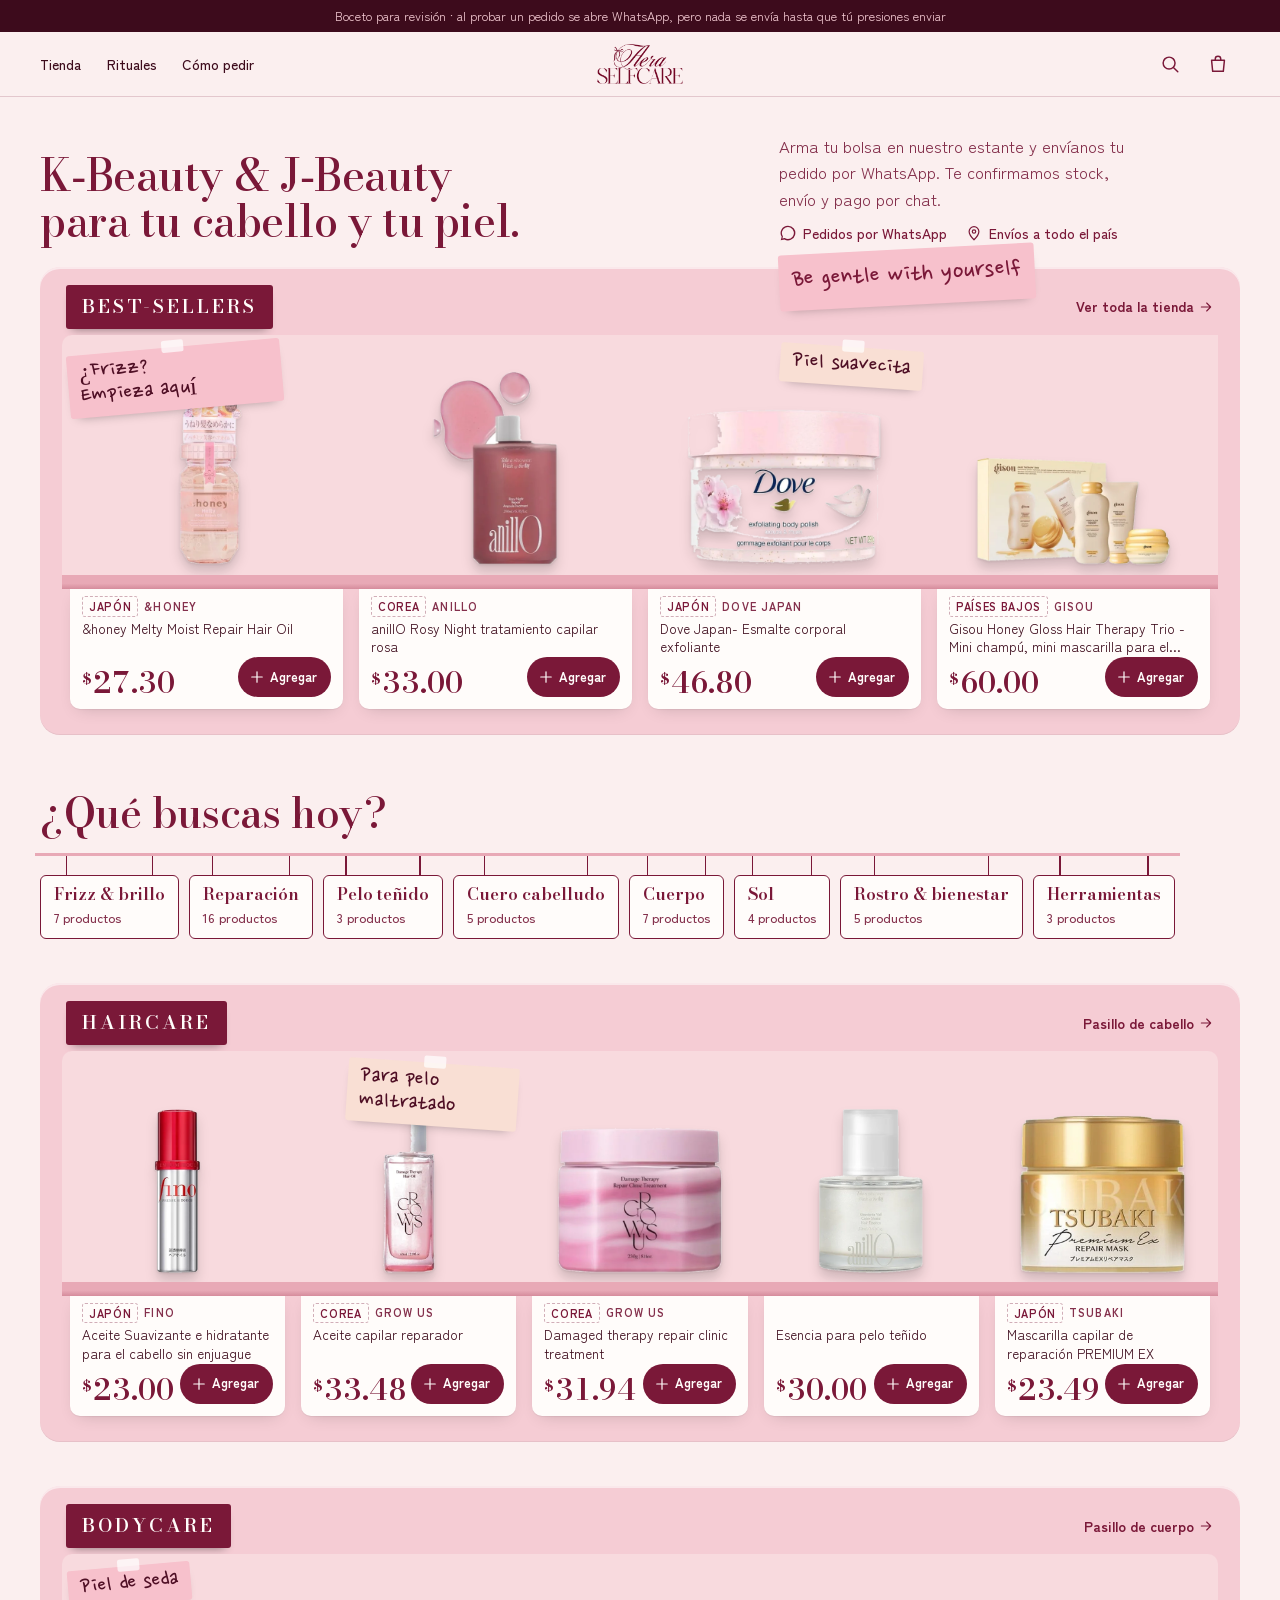
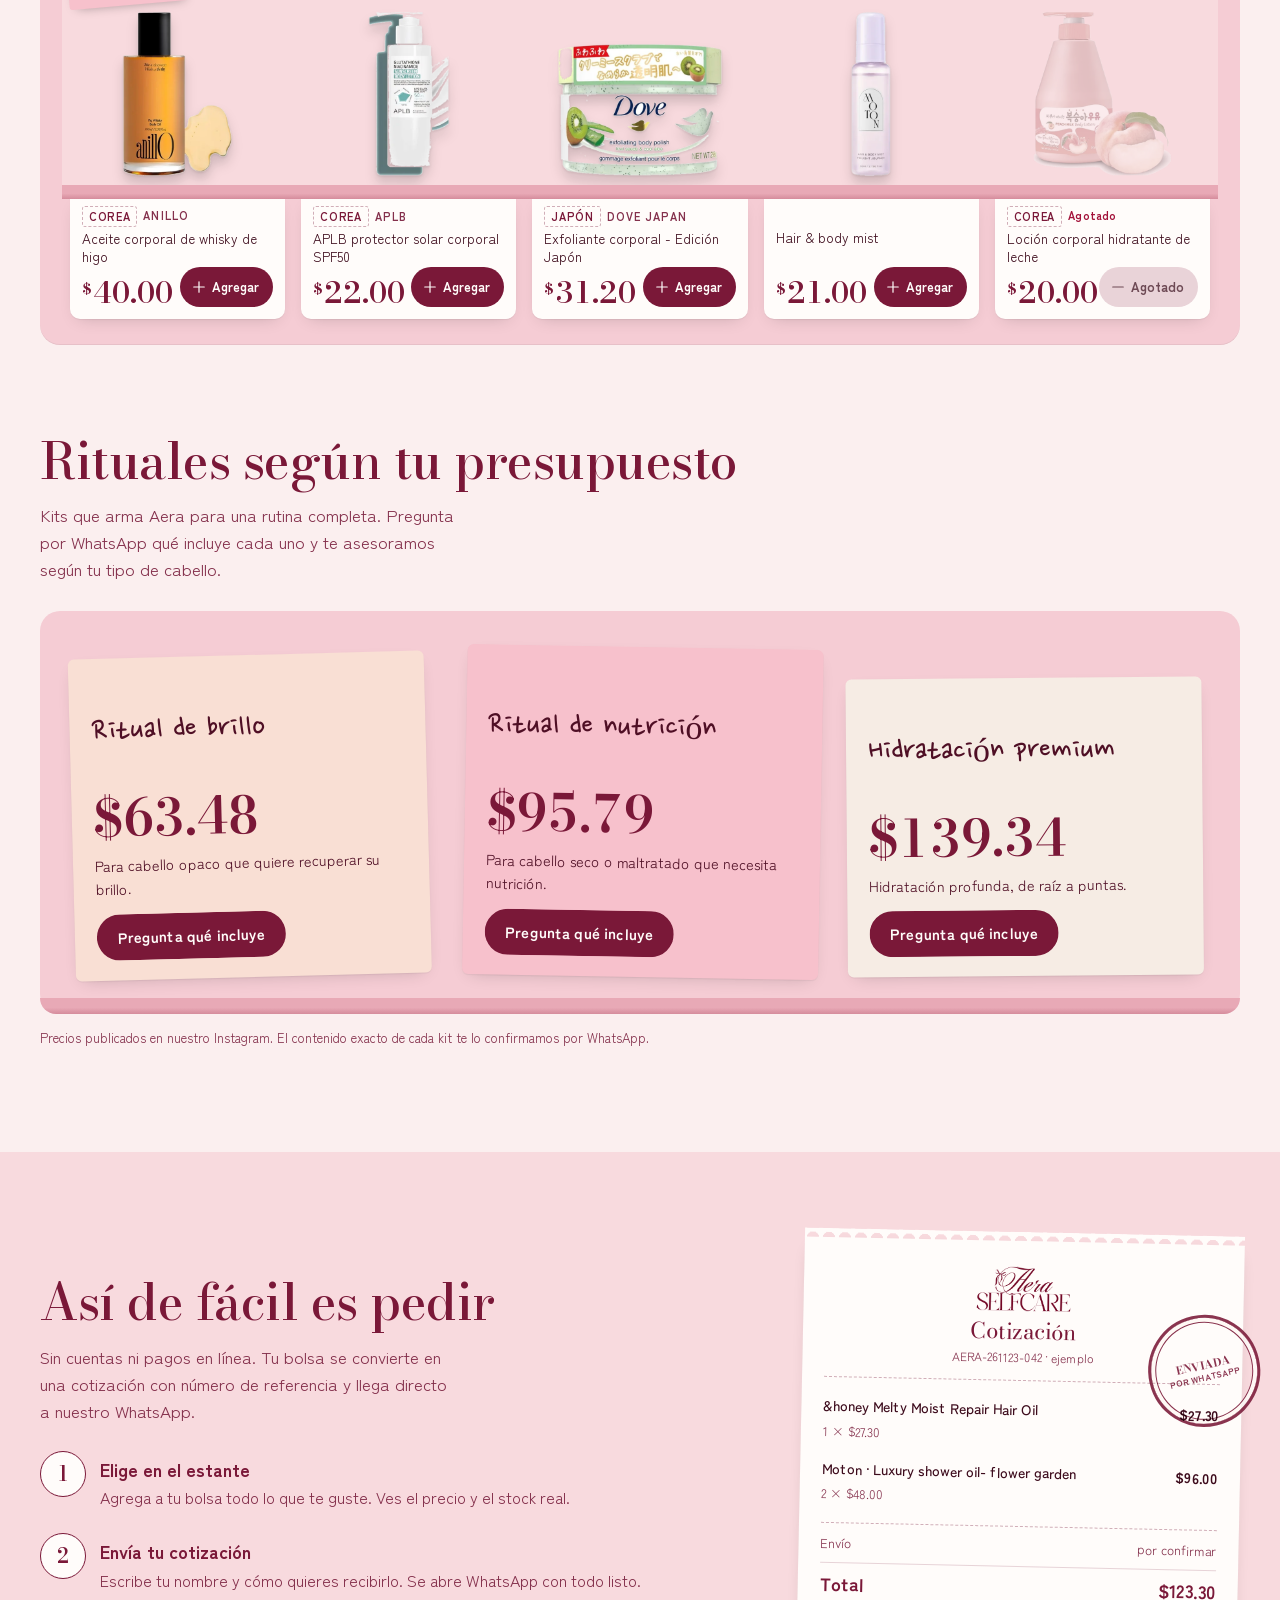
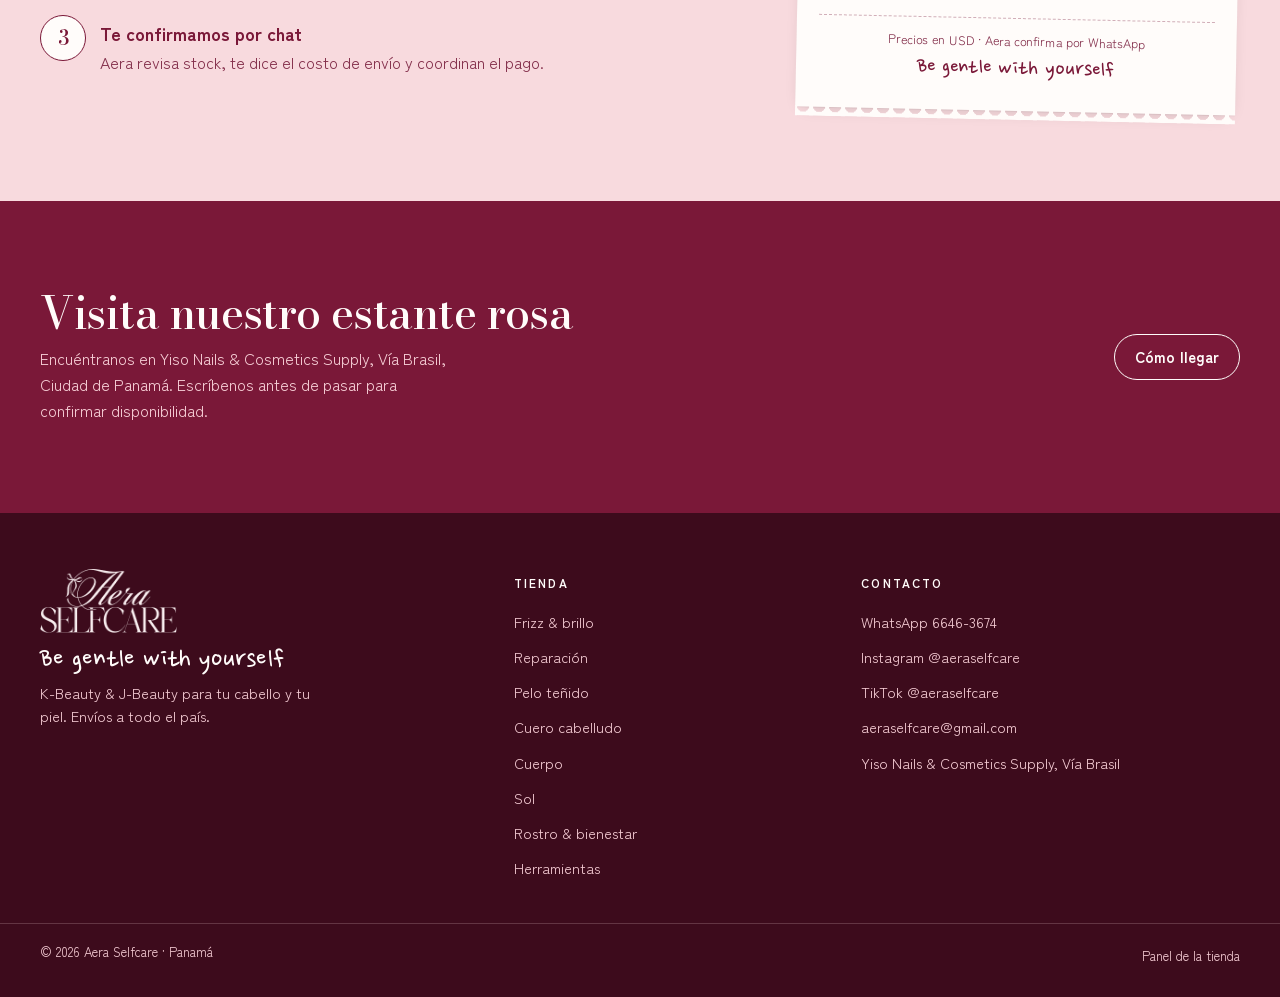
==== commit 3444748d: "Keep products with ad/lifestyle photos off the home shelves until clean photos arrive Co-Authored-By" ====
--- a/index.html
+++ b/index.html
@@ -9,11 +9,11 @@
   <meta name="robots" content="noindex">
   <link rel="icon" href="assets/img/logo-plum.png">
   <link rel="preload" href="assets/fonts/bodoni-moda-latin.woff2" as="font" type="font/woff2" crossorigin>
-  <link rel="stylesheet" href="assets/css/base.css?v=9">
-  <link rel="stylesheet" href="assets/css/store.css?v=9">
-  <script src="assets/js/catalog.js?v=9" defer></script>
-  <script src="assets/js/aera.js?v=9" defer></script>
-  <script src="assets/js/store.js?v=9" defer></script>
+  <link rel="stylesheet" href="assets/css/base.css?v=10">
+  <link rel="stylesheet" href="assets/css/store.css?v=10">
+  <script src="assets/js/catalog.js?v=10" defer></script>
+  <script src="assets/js/aera.js?v=10" defer></script>
+  <script src="assets/js/store.js?v=10" defer></script>
 </head>
 <body data-page="home">
   <p class="demo-note">Boceto para revisión<span class="long"> · al probar un pedido se abre WhatsApp, pero nada se envía hasta que tú presiones enviar</span></p>
